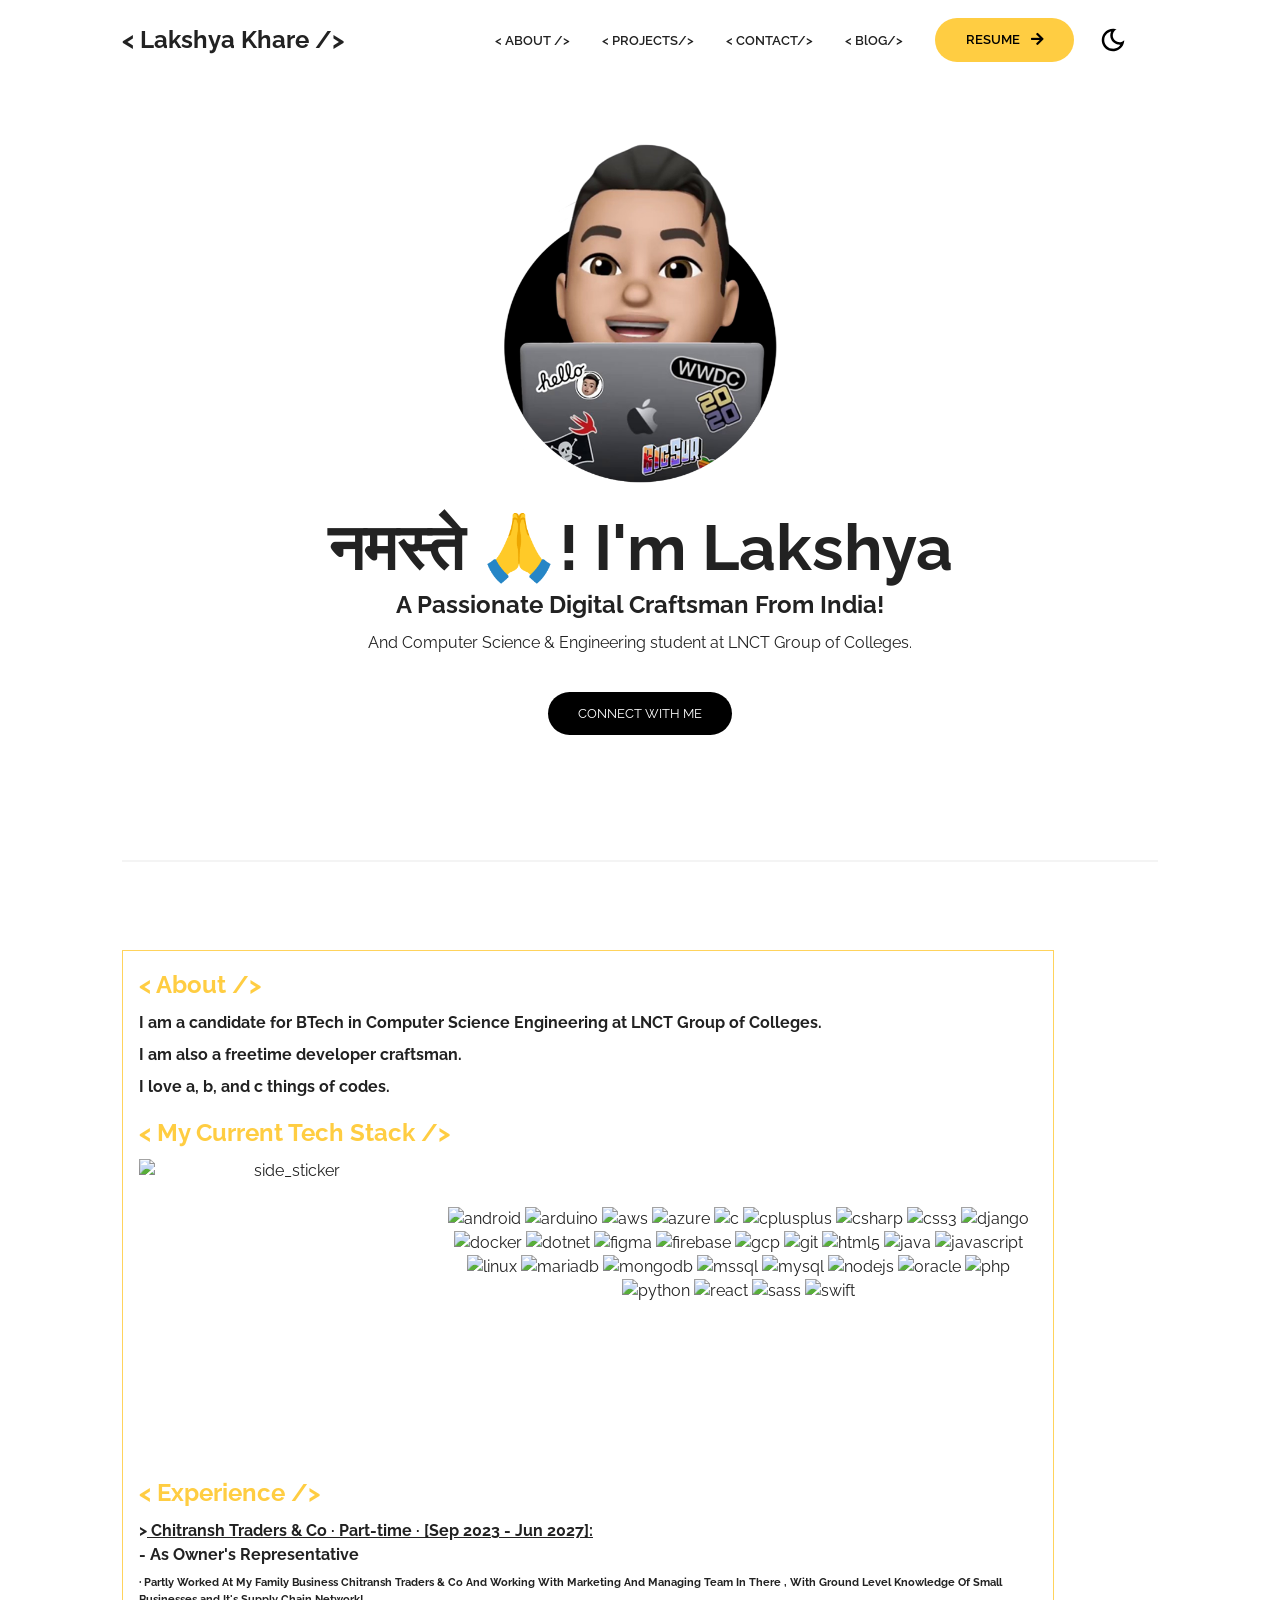
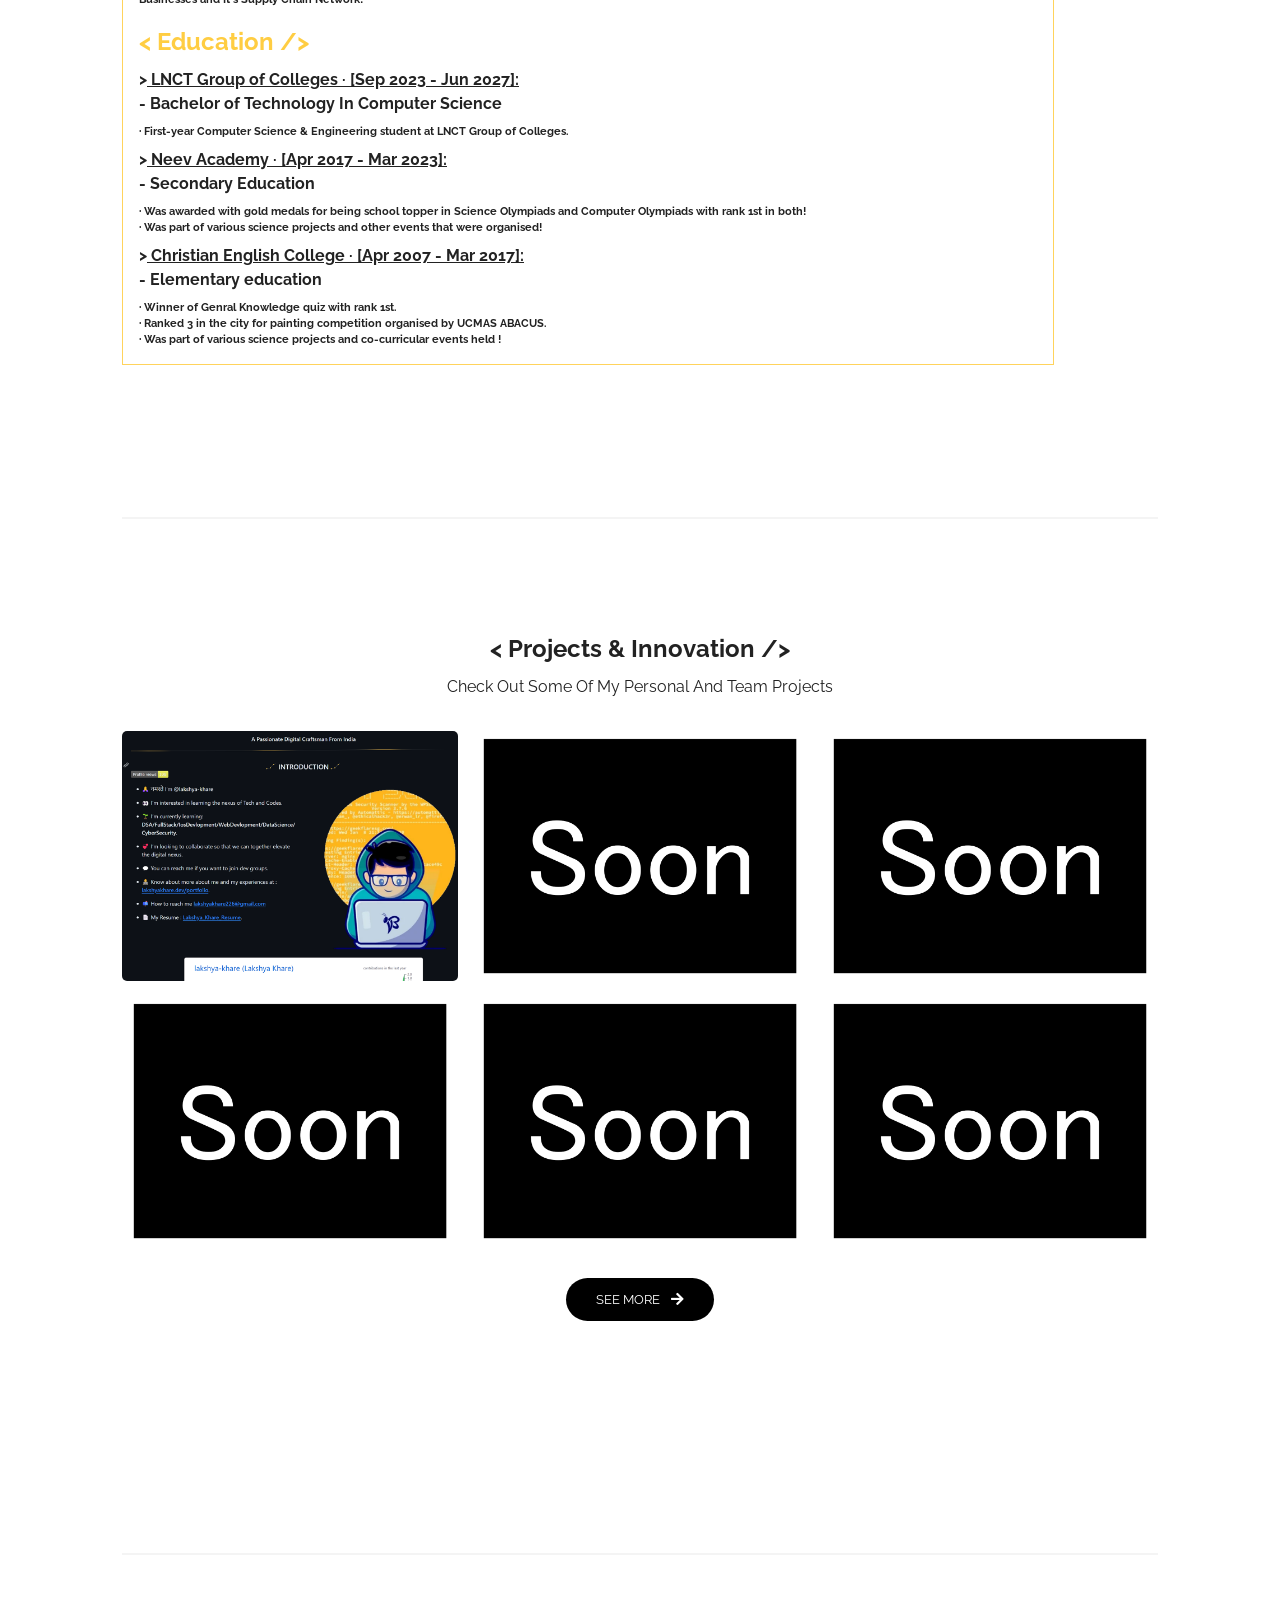
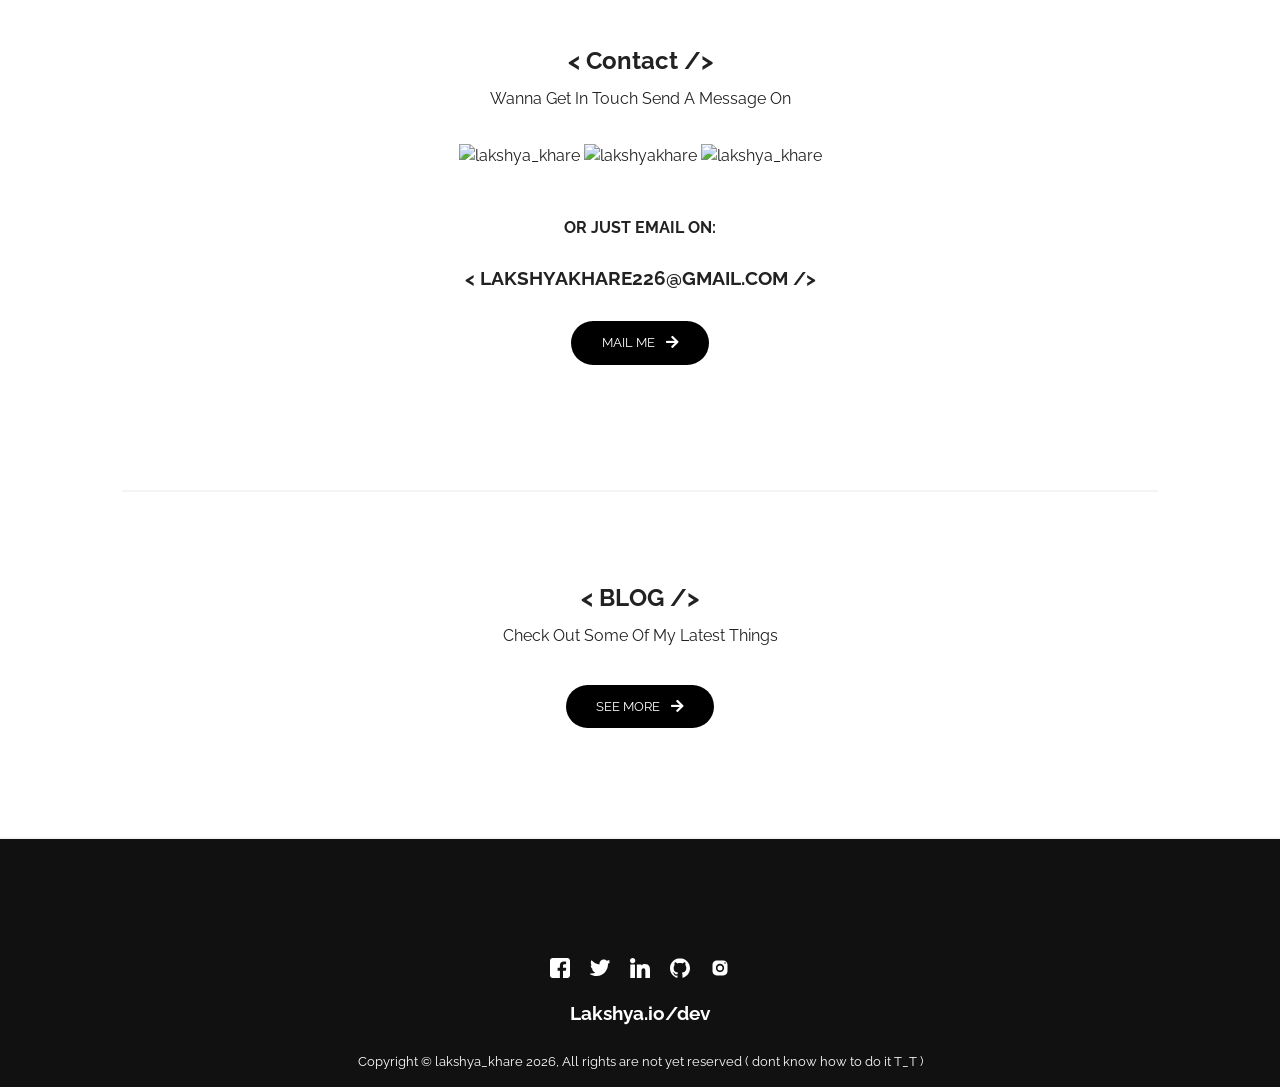
==== index.html @ a2335584 "Projects Update index.html" ====
<!DOCTYPE html>
<html lang="en">

  <head>
    <meta charset="UTF-8" />
    <meta http-equiv="X-UA-Compatible" content="IE=edge" />
    <meta name="viewport" content="width=device-width, initial-scale=1.0" />

    <!--GOOGLE'S SEO TAG-->
    <meta name="google-site-verification" content="Xt_R1kIEN7TCaV0I1qk3eELz6HB2WXxAE1pU6d1gw8A" />
    
    <!-- Primary Meta Tags -->
    <title>Lakshya.io</title>

    <!-- Link -->
    <link
      rel="apple-touch-icon"
      sizes="180x180"
      href="assets/favicon/apple-touch-icon.png"
    />
    <link
      rel="icon"
      type="image/png"
      sizes="16x16"
      href="/assets/favicon/favicon-16x16.png"
    />
    <link
      rel="icon"
      type="image/png"
      sizes="32x32"
      href="assets/favicon/favicon-32x32.png"
    />
    <link
      rel="icon"
      type="image/png"
      sizes="192x192"
      href="assets/favicon/android-chrome-192x192.png"
    />
    <link
      rel="icon"
      type="image/png"
      sizes="512x512"
      href="assets/favicon/android-chrome-512x512.png"
    />
    <link rel="icon" type="image/x-icon" href="assets/favicon/favicon.png" />
    <link rel="manifest" href="assets/favicon/site.webmanifest" />
    <link
      rel="stylesheet"
      href="https://use.fontawesome.com/releases/v5.15.4/css/all.css"
      integrity="sha384-DyZ88mC6Up2uqS4h/KRgHuoeGwBcD4Ng9SiP4dIRy0EXTlnuz47vAwmeGwVChigm"
      crossorigin="anonymous"
    />
    <link rel="stylesheet" href="css/style.css"/>
    <link rel="stylesheet" href="css/utilities.css"/>

  </head>

  <body>



    <div class="overlay" id="overlay">
      <div class="popup">
        <h3>THIS WEBSITE IS CURRENTLY OPTIMIZED FOR LAPTOP AND PC BETTER THEN PHONE
         <BR> TO GET THE BETTER EXPERIENCE OPEN IN LAPTOP OR PC !
        <span class="close-btn" onclick="closePopup()">&#x2715;</span></h3>
      </div>
    </div>
    
    <script>
      // Function to display the popup
      function displayPopup() {
        document.getElementById('overlay').style.display = 'block';
      }
    
      // Function to close the popup
      function closePopup() {
        document.getElementById('overlay').style.display = 'none';
      }
    
      // Check if the device is a mobile device
      function isMobileDevice() {
        return (typeof window.orientation !== "undefined") || (navigator.userAgent.indexOf('IEMobile') !== -1);
      }
    
      // Show the popup only on mobile devices
      window.onload = function() {
        if (isMobileDevice()) {
          displayPopup();
        }
      };
    </script>




   <!--Header--> 
    <header id="hero">

      <!-- Navbar -->
      <nav class="navbar">
        <div class="container">

          <!-- Logo -->
          <h1 id="logo">
            <a href="#top">
              < Lakshya Khare /></a>
          </h1>

          <!-- Navbar links -->
          <ul class="nav-menu">
            <li><a class="nav-link" href="#about">< ABOUT /></a></li>
            <li><a class="nav-link" href="#projects">< PROJECTS/></a></li>
            <li><a class="nav-link" href="#contact">< CONTACT/></a></li>
            <li><a class="nav-link" href="#blog">< BlOG/></a></li>
            <li>
              <a
                class="nav-link btn btn-primary"
                href="https://drive.google.com/file/d/1lWnmgLEvpO23mp2FW6G-y_XJdWMiCU-n/view?usp=sharing">RESUME <i class="fas fa-arrow-right"></i
              ></a>
            </li>

            <!-- Toggle switch -->
            <div class="theme-switch">
              <input type="checkbox" id="switch" />
              <label class="toggle-icons" for="switch">
                <img class="moon" src="assets/moon.svg" />
                <img class="sun" src="assets/sun.svg" />
              </label>
            </div>

            <!-- Hamburger menu -->
          </ul>
            <div class="hamburger">
            <span class="bar"></span>
            <span class="bar"></span>
            <span class="bar"></span>
          </div>
        </div>
      </nav>

      <!--1st page with logo-->
      <section class="header-container">
        <img
          class="profile-image"
          src="assets/profile.png"
          alt=""
        />
        <div class="content-text">
          <h1>नमस्ते 🙏! I'm Lakshya</h1>
          <h2>A Passionate Digital Craftsman From India!</h2>

          <p>
            And Computer Science & Engineering student at LNCT Group of Colleges.
          </p>
        </div>
        <a href="#contact" class="btn btn-secondary">Connect With Me</a>
      </section>
    </header>

    <!--About-->
    <div id="about" class="project-container container">
      <div class="division"></div>
    <div class="about-container">
      <div class="about-card">
        <section class="about-content">
          <h2>< About /></h2>
          
          <!-- About template -->
          <h4>I am a candidate for BTech in Computer Science Engineering at LNCT Group of Colleges.</h4>
          <h4>I am also a freetime developer craftsman.</h4>
          <h4>I love a, b, and c things of codes.</h4>
        </section>

        <section class="about-content tech-stack-section">
            <h2>< My Current Tech Stack /></h2>

          <div align="center">
            <img align="left" width=300 height=300 alt="side_sticker"
            src="https://i.giphy.com/5eLDrEaRGHegx2FeF2.webp" /> 
            
            <br><br>

           <p align="">
              <a href="https://developer.android.com" target="_blank" rel="noreferrer"> <img src="https://raw.githubusercontent.com/devicons/devicon/master/icons/android/android-original-wordmark.svg" alt="android" width="55" height="50"/></a> 
              <a href="https://www.arduino.cc/" target="_blank" rel="noreferrer"> <img src="https://cdn.worldvectorlogo.com/logos/arduino-1.svg" alt="arduino" width="55" height="50"/></a> 
              <a href="https://aws.amazon.com" target="_blank" rel="noreferrer"> <img src="https://raw.githubusercontent.com/devicons/devicon/master/icons/amazonwebservices/amazonwebservices-original-wordmark.svg" alt="aws" width="55" height="50"/></a> 
              <a href="https://azure.microsoft.com/en-in/" target="_blank" rel="noreferrer"> <img src="https://www.vectorlogo.zone/logos/microsoft_azure/microsoft_azure-icon.svg" alt="azure" width="55" height="50"/></a> 
              <a href="https://www.cprogramming.com/" target="_blank" rel="noreferrer"> <img src="https://raw.githubusercontent.com/devicons/devicon/master/icons/c/c-original.svg" alt="c" width="55" height="50"/></a> 
              <a href="https://www.w3schools.com/cpp/" target="_blank" rel="noreferrer"> <img src="https://raw.githubusercontent.com/devicons/devicon/master/icons/cplusplus/cplusplus-original.svg" alt="cplusplus" width="55" height="50"/></a> 
              <a href="https://www.w3schools.com/cs/" target="_blank" rel="noreferrer"> <img src="https://raw.githubusercontent.com/devicons/devicon/master/icons/csharp/csharp-original.svg" alt="csharp" width="55" height="50"/></a> 
              <a href="https://www.w3schools.com/css/" target="_blank" rel="noreferrer"> <img src="https://raw.githubusercontent.com/devicons/devicon/master/icons/css3/css3-original-wordmark.svg" alt="css3" width="55" height="50"/></a>
              <a href="https://www.djangoproject.com/" target="_blank" rel="noreferrer"> <img src="https://cdn.worldvectorlogo.com/logos/django.svg" alt="django" width="55" height="50"/></a>
              <a href="https://www.docker.com/" target="_blank" rel="noreferrer"> <img src="https://raw.githubusercontent.com/devicons/devicon/master/icons/docker/docker-original-wordmark.svg" alt="docker" width="55" height="50"/></a> 
              <a href="https://dotnet.microsoft.com/" target="_blank" rel="noreferrer"> <img src="https://raw.githubusercontent.com/devicons/devicon/master/icons/dot-net/dot-net-original-wordmark.svg" alt="dotnet" width="55" height="50"/></a> 
              <a href="https://www.figma.com/" target="_blank" rel="noreferrer"> <img src="https://www.vectorlogo.zone/logos/figma/figma-icon.svg" alt="figma" width="55" height="50"/></a> 
              <a href="https://firebase.google.com/" target="_blank" rel="noreferrer"> <img src="https://www.vectorlogo.zone/logos/firebase/firebase-icon.svg" alt="firebase" width="55" height="50"/></a> 
              <a href="https://cloud.google.com" target="_blank" rel="noreferrer"> <img src="https://www.vectorlogo.zone/logos/google_cloud/google_cloud-icon.svg" alt="gcp" width="55" height="50"/></a> 
              <a href="https://git-scm.com/" target="_blank" rel="noreferrer"> <img src="https://www.vectorlogo.zone/logos/git-scm/git-scm-icon.svg" alt="git" width="55" height="50"/></a> 
              <a href="https://www.w3.org/html/" target="_blank" rel="noreferrer"> <img src="https://raw.githubusercontent.com/devicons/devicon/master/icons/html5/html5-original-wordmark.svg" alt="html5" width="55" height="50"/></a> 
              <a href="https://www.java.com" target="_blank" rel="noreferrer"> <img src="https://raw.githubusercontent.com/devicons/devicon/master/icons/java/java-original.svg" alt="java" width="55" height="50"/></a> 
              <a href="https://developer.mozilla.org/en-US/docs/Web/JavaScript" target="_blank" rel="noreferrer"> <img src="https://raw.githubusercontent.com/devicons/devicon/master/icons/javascript/javascript-original.svg" alt="javascript" width="55" height="50"/></a>
              <a href="https://www.linux.org/" target="_blank" rel="noreferrer"> <img src="https://raw.githubusercontent.com/devicons/devicon/master/icons/linux/linux-original.svg" alt="linux" width="55" height="50"/></a> 
              <a href="https://mariadb.org/" target="_blank" rel="noreferrer"> <img src="https://www.vectorlogo.zone/logos/mariadb/mariadb-icon.svg" alt="mariadb" width="55" height="50"/></a> 
              <a href="https://www.mongodb.com/" target="_blank" rel="noreferrer"> <img src="https://raw.githubusercontent.com/devicons/devicon/master/icons/mongodb/mongodb-original-wordmark.svg" alt="mongodb" width="55" height="50"/></a> 
              <a href="https://www.microsoft.com/en-us/sql-server" target="_blank" rel="noreferrer"> <img src="https://www.svgrepo.com/show/303229/microsoft-sql-server-logo.svg" alt="mssql" width="55" height="50"/></a> 
              <a href="https://www.mysql.com/" target="_blank" rel="noreferrer"> <img src="https://raw.githubusercontent.com/devicons/devicon/master/icons/mysql/mysql-original-wordmark.svg" alt="mysql" width="55" height="50"/></a> 
              <a href="https://nodejs.org" target="_blank" rel="noreferrer"> <img src="https://raw.githubusercontent.com/devicons/devicon/master/icons/nodejs/nodejs-original-wordmark.svg" alt="nodejs" width="55" height="50"/></a> 
              <a href="https://www.oracle.com/" target="_blank" rel="noreferrer"> <img src="https://raw.githubusercontent.com/devicons/devicon/master/icons/oracle/oracle-original.svg" alt="oracle" width="55" height="50"/></a> 
              <a href="https://www.php.net" target="_blank" rel="noreferrer"> <img src="https://raw.githubusercontent.com/devicons/devicon/master/icons/php/php-original.svg" alt="php" width="55" height="50"/></a> 
              <a href="https://www.python.org" target="_blank" rel="noreferrer"> <img src="https://raw.githubusercontent.com/devicons/devicon/master/icons/python/python-original.svg" alt="python" width="55" height="50"/></a> 
              <a href="https://reactjs.org/" target="_blank" rel="noreferrer"> <img src="https://raw.githubusercontent.com/devicons/devicon/master/icons/react/react-original-wordmark.svg" alt="react" width="55" height="50"/></a> 
              <a href="https://sass-lang.com" target="_blank" rel="noreferrer"> <img src="https://raw.githubusercontent.com/devicons/devicon/master/icons/sass/sass-original.svg" alt="sass" width="55" height="50"/></a>
              <a href="https://developer.apple.com/swift/" target="_blank" rel="noreferrer"> <img src="https://raw.githubusercontent.com/devicons/devicon/master/icons/swift/swift-original.svg" alt="swift" width="55" height="50"/></a>
            </p>  
          </div>

        </section>

        
        <section class="about-content">
          <h2>< Experience /></h2>
  
          <h4>><u> Chitransh Traders & Co · Part-time · [Sep 2023 - Jun 2027]:</u><br> - As Owner's Representative</h4>
          <h6>&#183;  Partly Worked At My Family Business Chitransh Traders & Co And Working With Marketing And Managing Team In There ,
             With Ground Level Knowledge Of Small Businesses and It's Supply Chain Network!</h6>
  
          </section>


        <section class="about-content">
        
          <h2>< Education /></h2>

          <h4>><u> LNCT Group of Colleges · [Sep 2023 - Jun 2027]:</u><br> - Bachelor of Technology In Computer Science</h4>
          <h6>&#183; First-year Computer Science & Engineering student at LNCT Group of Colleges.</h6>

          <h4>><u> Neev Academy · [Apr 2017 - Mar 2023]: </u><br> - Secondary Education</h4>
          <h6>&#183; Was awarded with gold medals for being school topper in Science Olympiads and Computer Olympiads with rank 1st in both!<br>
          &#183; Was part of various science projects and other events that were organised!</h6>

          <h4>><u> Christian English College · [Apr 2007 - Mar 2017]:</u><br> - Elementary education</h4>
          <h6>&#183; Winner of Genral Knowledge quiz with rank 1st.<br>
          &#183; Ranked 3 in the city for painting competition organised by UCMAS ABACUS.<br>
          &#183; Was part of various science projects and co-curricular events held !</h6>

        </section>



      </div>
    </div>
    </div>

    <!-- #Projects -->
    <section id="projects" class="project-container container">
      <div class="division"></div>
      <div class="content-text">
        <h2>< Projects & Innovation /></h2>
        <p>Check Out Some Of My Personal And Team Projects</p>
      </div>

      <article class="project">
        <!-- Project 1 -->
        <div href="" class="card">
          <div class="project-info">
            <div class="project-bio">
              <h3>GITHUB README FILE</h3>
              <p>Description</p>
            </div>

            <div class="project-link">
              <a href="https://github.com/lakshya-khare/lakshya-khare" target="_blank"><i class="fab fa-github"></i></a>
              <a href="https://github.com/lakshya-khare/lakshya-khare" target="_blank"><i class="fas fa-globe"></i></a>
            </div>
          </div>
        </div>

        <!-- Project 2 -->
        <div href="https://github.com/lakshya-khare/Portfolio" class="card">
          <div class="project-info">
            <div class="project-bio">
              <h3>PORTFOLIO WEBSITE</h3>
              <p>PORTFOLIO WEBSITE HOSTED VIA GITHUB PAGES</p>
            </div>

            <div class="project-link">
              <a href="#" target="_blank"><i class="fab fa-github"></i></a>
              <a href="#" target="_blank"><i class="fas fa-globe"></i></a>
            </div>
          </div>
        </div>

        <!-- Porject 3 -->
        <div href="https://github.com/lakshya-khare/CoolEarth" class="card">
          <div class="project-info">
            <div class="project-bio">
              <h3>COOLEARTH</h3>
              <p>SOLUTION FOR IDS 4-Greenovation Challenge</p>
            </div>

            <div class="project-link">
              <a href="#" target="_blank"><i class="fab fa-github"></i></a>
              <a href="#" target="_blank"><i class="fas fa-globe"></i></a>
            </div>
          </div>
        </div>

        <!-- Project 4 -->
        <div href="" class="card">
          <div class="project-info">
            <div class="project-bio">
              <h3>Project Four</h3>
              <p>Description</p>
            </div>

            <div class="project-link">
              <a href="#" target="_blank"><i class="fab fa-github"></i></a>
              <a href="#" target="_blank"><i class="fas fa-globe"></i></a>
            </div>
          </div>
        </div>

        <!-- Project 5 -->
        <div href="" class="card">
          <div class="project-info">
            <div class="project-bio">
              <h3>Project Five</h3>
              <p>Description</p>
            </div>

            <div class="project-link">
              <a href="#" target="_blank"><i class="fab fa-github"></i></a>
              <a href="#" target="_blank"><i class="fas fa-globe"></i></a>
            </div>
          </div>
        </div>

        <!-- Project 6 -->
        <div href="" class="card">
          <div class="project-info">
            <div class="project-bio">
              <h3>Project Six</h3>
              <p>Description</p>
            </div>

            <div class="project-link">
              <a href="#" target="_blank"><i class="fab fa-github"></i></a>
              <a href="#" target="_blank"><i class="fas fa-globe"></i></a>
            </div>
          </div>
        </div>
      </article>


      <!-- SEE MORE PROJECTS -->
      <a href="https://github.com/lakshya-khare?tab=repositories" class="btn btn-secondary" target="_blank"> See More <i class="fas fa-arrow-right"></i></a>

    </section>

    <!-- #contact-->
    <section id="contact" class="project-container container">
      <div class="division"></div>
      <div class="content-text">
        <h2>< Contact /></h2>
        <p>Wanna Get In Touch Send A Message On</p>
      </div>
      <p align="center">
        <a href="https://twitter.com/lakshya_khare" target="blank"><img align="center" src="https://raw.githubusercontent.com/rahuldkjain/github-profile-readme-generator/master/src/images/icons/Social/twitter.svg" alt="lakshya_khare" height="30" width="40" /></a>
        <a href="https://linkedin.com/in/lakshyakhare" target="blank"><img align="center" src="https://raw.githubusercontent.com/rahuldkjain/github-profile-readme-generator/master/src/images/icons/Social/linked-in-alt.svg" alt="lakshyakhare" height="30" width="40" /></a>
        <a href="https://instagram.com/lakshya_khare" target="blank"><img align="center" src="https://raw.githubusercontent.com/rahuldkjain/github-profile-readme-generator/master/src/images/icons/Social/instagram.svg" alt="lakshya_khare" height="30" width="40" /></a>
        </p>
        <br>
        <br>
        <h4 align="center">OR JUST EMAIL ON:</h4>
      <div align="center">
        <br>
        <h3>< LAKSHYAKHARE226@GMAIL.COM /></h3>
        <br>
        <a href="mailto:lakshyakhare226@gmail.com" class="btn btn-tertiary" target="_blank"> Mail Me <i class="fas fa-arrow-right"></i></a>
        </div>
    
    </section>

    <!--#blog-->
    <section id="blog" class="project-container container">
          <div class="division"></div>
          <div class="content-text">
            <h2>< BLOG  /></h2>
            <p>Check Out Some Of My Latest Things</p>
          </div>


          
          <p align="center">
          <script src="https://static.elfsight.com/platform/platform.js" data-use-service-core defer></script>
          <div class="elfsight-app-f9955171-fad7-4114-a8f6-2506a2d5a7ee" data-elfsight-app-lazy></div>
          
          
          
          </p>
          <div align="center">
          <a href="https://www.linkedin.com/in/lakshyakhare/recent-activity/all/" class="btn btn-tertiary" target="_blank"> See More <i class="fas fa-arrow-right"></i></a>
          </div>
    
    
    </section>

    <!-- Footer-->
    <footer id="footer">
      <div class="division"></div>
      <div class="container">

        <!-- Social links -->
        <div class="social">
          <a href="https://m.facebook.com/profile.php?id=100009572686572" target="_blank"><img src="./assets/facebook-icon.svg" alt="Facebook"/></a>
          <a href="https://twitter.com/lakshya_khare" target="_blank"><img src="./assets/twitter-icon.svg" alt="Twitter" /></a>
          <a href="https://www.linkedin.com/in/lakshyakhare" target="_blank"><img src="./assets/linkedin-icon.svg" alt="Linkedin"/></a>
          <a href="https://github.com/lakshya-khare" target="_blank"><img src="./assets/github-icon.svg" alt="GitHub" /></a>
          <a href="https://www.instagram.com/lakshya_khare" target="_blank"><img src="./assets/hashnode-icon.svg" alt="Instagram"/></a>
        </div>



        <!-- Attribution -->
        <div class="attribution">
          <a
            href="https://github.com/lakshya-khare"
            target="_blank"
            rel="noopener noreferrer">
            <h2>Lakshya.io/dev</h2>
          </a>
        </div>
        <br>
        <p>Copyright &copy; lakshya_khare <span id="datee"></span>, All rights are not yet reserved ( dont know how to do it T_T )</p>

      </div>
    </footer>

    <script src="js/script.js"></script>
  </body>
</html>
---- css/style.css ----
/* This is the required project styling. Will contain essential CSS styles like:
   * Flex property
   * Grid layout
   * Cards and sections
*/

@import url(https://fonts.googleapis.com/css?family=Raleway:100,200,300,regular,500,600,700,800,900,100italic,200italic,300italic,italic,500italic,600italic,700italic,800italic,900italic);

/* variables */
:root {
  /* Colors */
  --primary-color: #ffcd42;
  --secondary-color: #ffd35c;
  --bg-primary: #ffffff;
  --text-color: #222222;
  --text-color-two: #ffffff;
  --bg-secondary: #000000;
  --card-background: #f4f4f4;
  --bg-secondary-two: #111111;

  --shadow: 0 10px 40px rgba(0, 0, 0, 0.2);

  /* Font Weight */
  --weight-small: 400;
  --weight-semibold: 600;
  --weight-bold: 800;

  /* Max width */
  --width-small: 600px;
  --width-medium: 1100px;
  --width-large: 1300px;
}

[data-theme="dark"] {
  --primary-color: #ffcd42;
  --secondary-color: #ffd35c;
  --bg-primary: #000000;
  --text-color: #ffffff;
  --text-color-two: #222222;
  --bg-secondary: #ffffff;
  --card-background: #111111;
  --bg-secondary-two: #f4f4f4;
  --shadow: 0 2px 10px rgba(95, 95, 95, 0.2);
}

html {
  font-size: 100%;
  scroll-behavior: smooth;
}

/* Reset default styling */
* {
  margin: 0;
  padding: 0;
  box-sizing: border-box;
}

ul {
  list-style: none;
}

a {
  text-decoration: none;
  color: var(--text-color);
}

/* Main styling */
body {
  background: var(--bg-primary);
  color: var(--text-color);
  font-family: "Raleway", sans-serif;
  line-height: 1.5;
}

/* Navbar */
.navbar {
  position: fixed;
  top: 0;
  left: 0;
  right: 0;
  z-index: 20;
  background: var(--bg-primary);
}

.navbar .container {
  display: flex;
  align-items: center;
  justify-content: space-between;
  z-index: 20;
  height: 80px;
  width: 100%;
}

.navbar .nav-menu {
  display: flex;
  align-items: center;
  background: var(--bg-primary);
}

.navbar .nav-link {
  margin: 0 1rem;
  font-size: 0.8rem;
  font-weight: var(--weight-semibold);
}

.navbar #logo img {
  display: block;
  width: 60px;
}

.navbar .btn {
  margin-right: 1.5rem;
}

.fas.fa-arrow-right {
  margin-left: 0.5rem;
  font-size: 0.9rem;
}

/* hamburger */
.hamburger {
  margin-bottom: 0.1rem;
  display: none;
}

.bar {
  display: block;
  width: 23px;
  height: 3px;
  margin: 4px auto;
  transition: all 0.3s ease-in-out;
  border-radius: 30px;
  background-color: var(--bg-secondary);
}

/* Hero section */
#hero {
  display: flex;
  flex-direction: column;
  height: 100%;
}

.profile-image {
  width: 350px;
  border-radius: 50%;
  animation: bounce 1s infinite alternate;
}

@keyframes bounce {
  from {
    transform: translateY(0px);
  }

  to {
    transform: translateY(-10px);
  }
}

.division {
  width: 100%;
  height: 2px;
  background-color: var(--card-background);
  margin: 5.5rem 0;
}
/* Projects */
#projects {
  display: flex;
  flex-direction: column;
  margin: 2rem auto 5rem;
}

#projects .btn {
  align-self: center;
  margin: 2rem 0;
}

.project {
  display: grid;
  grid-template-columns: repeat(3, 1fr);
  grid-auto-rows: minmax(250px, auto);
  grid-gap: 0.9rem;
}

.card .project-bio p {
  font-size: 0.83rem;
}

.card .project-bio h3 {
  font-size: 0.9rem;
}

.project-info {
  display: flex;
  justify-content: space-between;
  opacity: 0;
  position: relative;
  transition: 0.5s ease-in-out;
}

.project-bio {
  display: flex;
  flex-direction: column;
  justify-content: flex-end;
  position: relative;
  top: 160px;
  left: 10px;
}

/* Footer */
#footer {
  background: #111111;
}

#footer .container {
  display: flex;
  flex-direction: column;
  align-items: center;
  justify-content: center;
  color: #ffffff;
  min-height: 160px;
  text-align: center;
}

#footer a {
  font-size: 0.8rem;
  color: #fff;
}

#footer a:hover {
  opacity: 0.6;
}

#footer .social {
  margin: 0.9rem 0;
}

#footer .social img {
  width: 20px;
  height: 20px;
}

#footer .social a {
  margin: 0 0.5rem;
}

#footer p {
  font-size: 0.8rem;
}

/* Responsiveness */

@media (max-width: 1000px) {
  .project {
    display: grid;
    grid-template-columns: repeat(2, 1fr);
  }
}

@media (max-width: 768px) {
}

@media (max-width: 670px) {
  .navbar .nav-menu {
    position: fixed;
    right: -100vw;
    top: 4.5rem;
    flex-direction: column;
    width: calc(80% - 10px);
    transition: 0.3s;
    box-shadow: var(--shadow);
    padding: 2rem;
    border-radius: 5px;
    align-items: flex-start;
  }

  .navbar .btn {
    margin: 0;
    margin-top: 1rem;
  }

  .nav-menu.active {
    right: 20px;
  }

  .nav-menu .nav-link {
    font-size: 0.9rem;
    margin: 0 0.2rem;
  }

  .nav-menu li {
    margin-bottom: 0.5rem;
    width: 100%;
  }

  .nav-menu .btn {
    width: 100%;
    text-align: center;
    margin-top: 0.5rem;
  }

  .hamburger {
    display: block;
    cursor: pointer;
    padding: 0.2rem 0.4rem;
  }

  .hamburger.active {
    border: 1px dotted gray;
  }

  .hamburger.active .bar:nth-child(2) {
    opacity: 0;
  }

  .hamburger.active .bar:nth-child(1) {
    transform: translateY(6px) rotate(45deg);
  }

  .hamburger.active .bar:nth-child(3) {
    transform: translateY(-8px) rotate(-45deg);
  }
}

@media (max-width: 600px) {
  .project {
    display: grid;
    grid-template-columns: 1fr;
  }

  .header-container .btn {
    border-radius: 5px;
    width: 80%;
  }
}


/* ABOUT */

.about-container {
  display: flex;
  align-items: center;
  justify-content: center;

  width: 90%;
  z-index: 999;
}

.about-card,
.portfolio-card,
.contact-card {
  display: flex;
  flex-direction: column;
  gap: 16px;

  border: 1px solid var(--secondary-color);
  background-color: var(--neutral-2);

  width: 100%;
  padding: 1rem;

  box-shadow: 4px 4px 0px var(--accent-1);
}

.about-content,
.portfolio-content {
  width: 100%;
  display: flex;
  flex-direction: column;
  gap: 8px;
}

.about-content > h2,
.about-content > h3 {
  color: var(--primary-color);
}

.about-content > p {
  font-size: 12px;
}












  /* Style for the overlay */
  .overlay {
    display: none;
    position: fixed;
    top: 0;
    left: 0;
    width: 100%;
    height: 100%;
    background-color: rgba(0, 0, 0, 0.7);
    z-index: 999;
  }

  /* Style for the popup */
  .popup {
    position: absolute;
    top: 50%;
    left: 50%;
    transform: translate(-50%, -50%);
    background-color: #fff;
    padding: 20px;
    border-radius: 10px;
    box-shadow: 0 0 10px rgba(0, 0, 0, 0.3);
  }

  /* Style for the close button */
  .close-btn {
    position: absolute;
    top: 10px;
    right: 10px;
    cursor: pointer;
  }
---- css/utilities.css ----
/* ?This is where reusable styling of this template will be. 
   !Will contain things like:
   * Button styling
   * Background color styling
   * padding and margin
*/

.container {
  max-width: var(--width-medium);
  margin: 0 auto;
  padding: 1rem 2rem;
}

h1::selection,
h2::selection {
  color: #111;
  background: var(--primary-color);
}

/* Buttons */
.btn {
  display: inline-block;
  padding: 0.75rem 1.9rem;
  border-radius: 30px;
  text-transform: uppercase;
  font-size: 0.82rem;
  transition: 0.3s;
}

.btn-primary {
  background: var(--primary-color);
  color: #000000;
}

.btn-secondary {
  margin: 5px 0;
  background-color: var(--bg-secondary);
  color: var(--bg-primary);
}

.btn-tertiary {
  margin: 5px 0;
  background-color: var(--bg-secondary);
  color: var(--bg-primary);
}

/* add hover to resume button */
.btn-primary:hover {
  background: var(--secondary-color);
}

/* Dark mode toggle */
#switch {
  display: none;
}

.toggle-icons {
  display: flex;
  justify-content: space-between;
  align-items: center;
  cursor: pointer;
}

.toggle-icons > img {
  transition: 0.6s cubic-bezier(0.23, 1, 0.32, 1);
  width: 30px;
}

.moon {
  transform: rotate(10deg);
}

#switch:checked + .toggle-icons .moon {
  transform: rotate(250deg);
}

#switch:checked + .toggle-icons .sun {
  transform: rotate(100deg);
}

/* Header Container */
.header-container {
  display: flex;
  flex-direction: column;
  align-items: center;
  justify-content: center;
  margin-top: 8rem;
  padding: 1rem;
}

.header-container > div {
  margin-top: 1rem;
}

.content-text {
  text-align: center;
  margin: 1.5rem 0;
}


.content-text h1 {
  font-size: 4rem;
  line-height: 1.2;
  transition: 0.2s ease-in-out;
}

.content-text p {
  padding: 0.5rem;
  margin: 0 auto;
  max-width: 700px;
}

/* Project cards */
.card {
  padding: 1rem;
  background: var(--card-background);
  color: #ffffff;
  border-radius: 5px;
  transition: 0.4s ease-in-out;
  cursor: pointer;
}

.card a {
  color: #ffffff;
  transition: 0.25s ease-in-out;
  font-size: 1.1rem;
  margin-right: 0.3rem;
}

.card a:hover {
  color: var(--primary-color);
}

.card:hover {
  box-shadow: inset 0 100px 1000px 10px rgba(0, 0, 0, 0.8);
}

.card:hover .project-info {
  opacity: 1;
}

/* Project Images */

/* project 1 */
.card:nth-child(1) {
  background: url(../assets/project/project-one.png) center center/cover;
}

/* Project 2 */
.card:nth-child(2) {
  background: url(../assets/project/project-two.png) center center/cover;
}

/* Project 3 */
.card:nth-child(3) {
  background: url(../assets/project/project-three.png) center center/cover;
}

/* Project 4 */
.card:nth-child(4) {
  background: url(../assets/project/project-four.png) center center/cover;
}

/* Project 5 */
.card:nth-child(5) {
  background: url(../assets/project/project-five.png) center center/cover;
}

/* Project 6 */
.card:nth-child(6) {
  background: url(../assets/project/project-six.png) center center/cover;
}

/* Media Queries */
@media (max-width: 768px) {
  .header-container {
    margin-top: 7rem;
    text-align: center;
  }

  .content-text h2 {
    font-size: 2.5rem;
  }
}
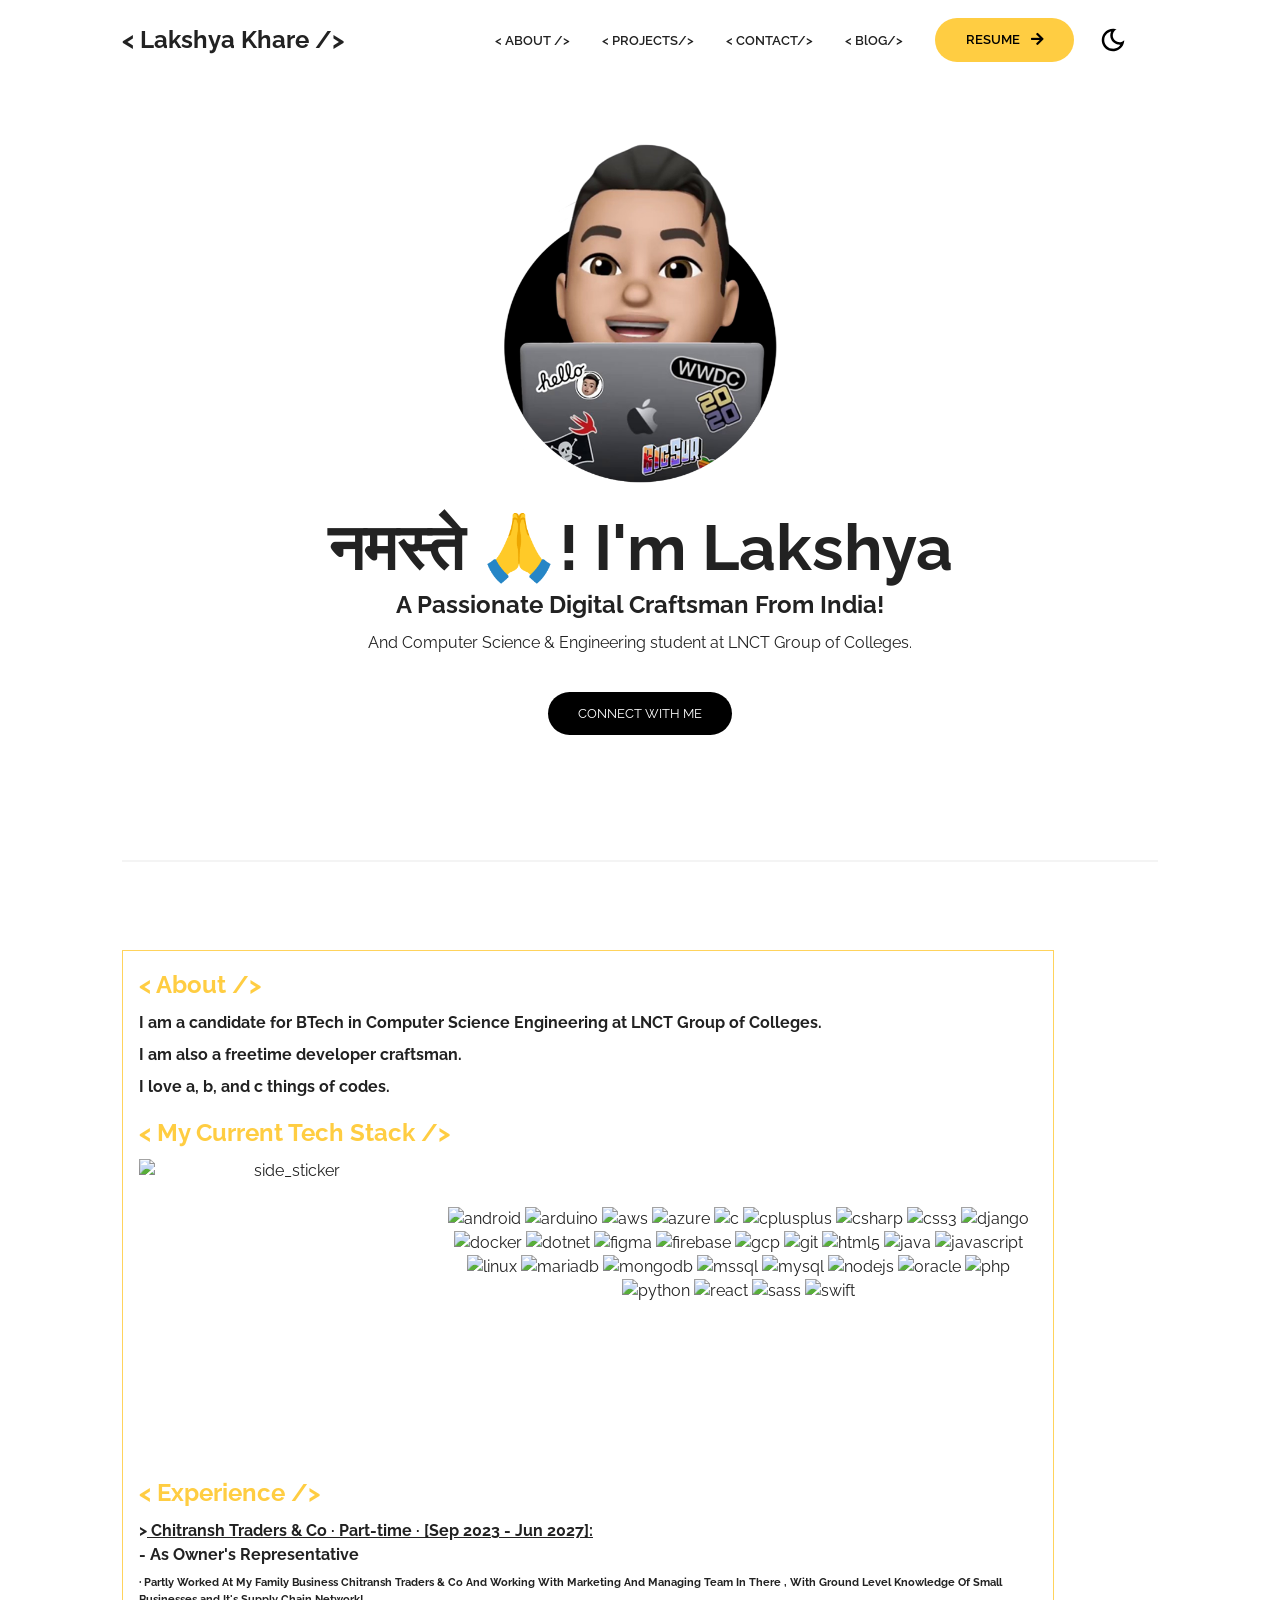
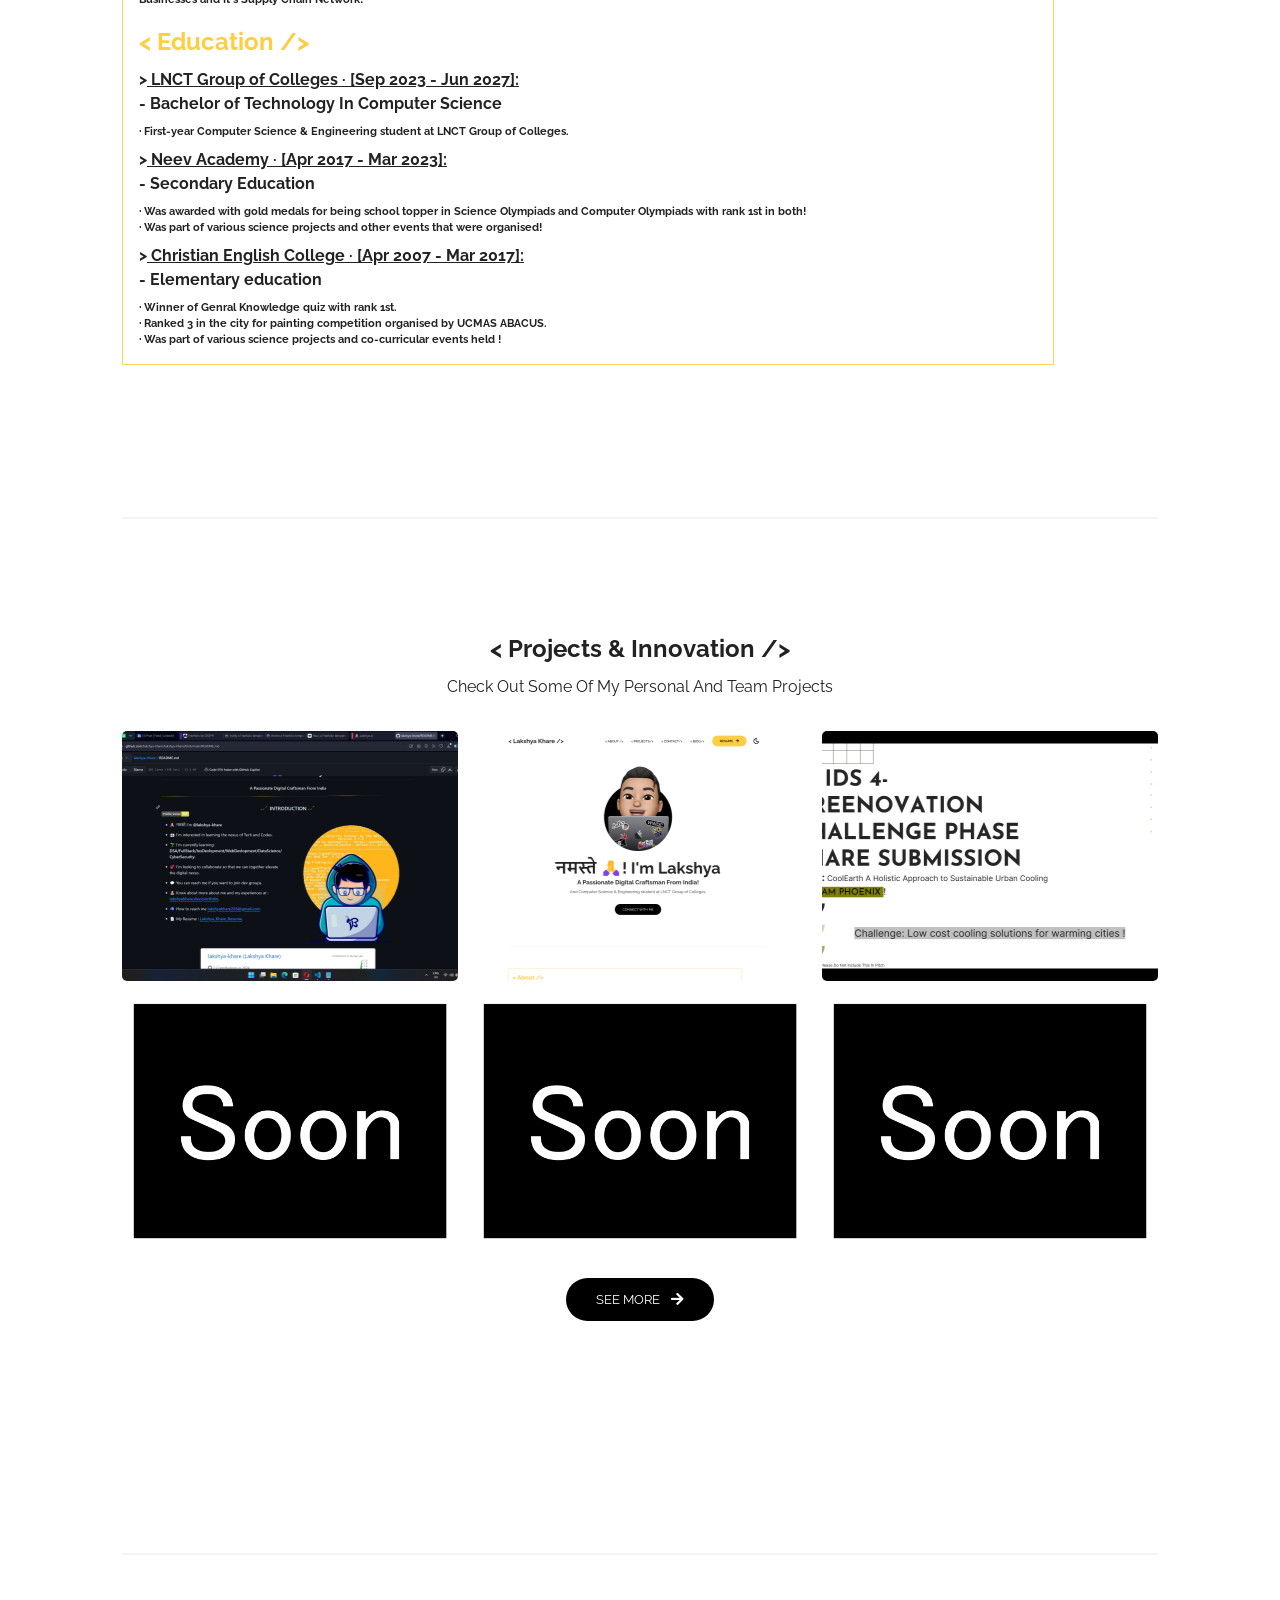
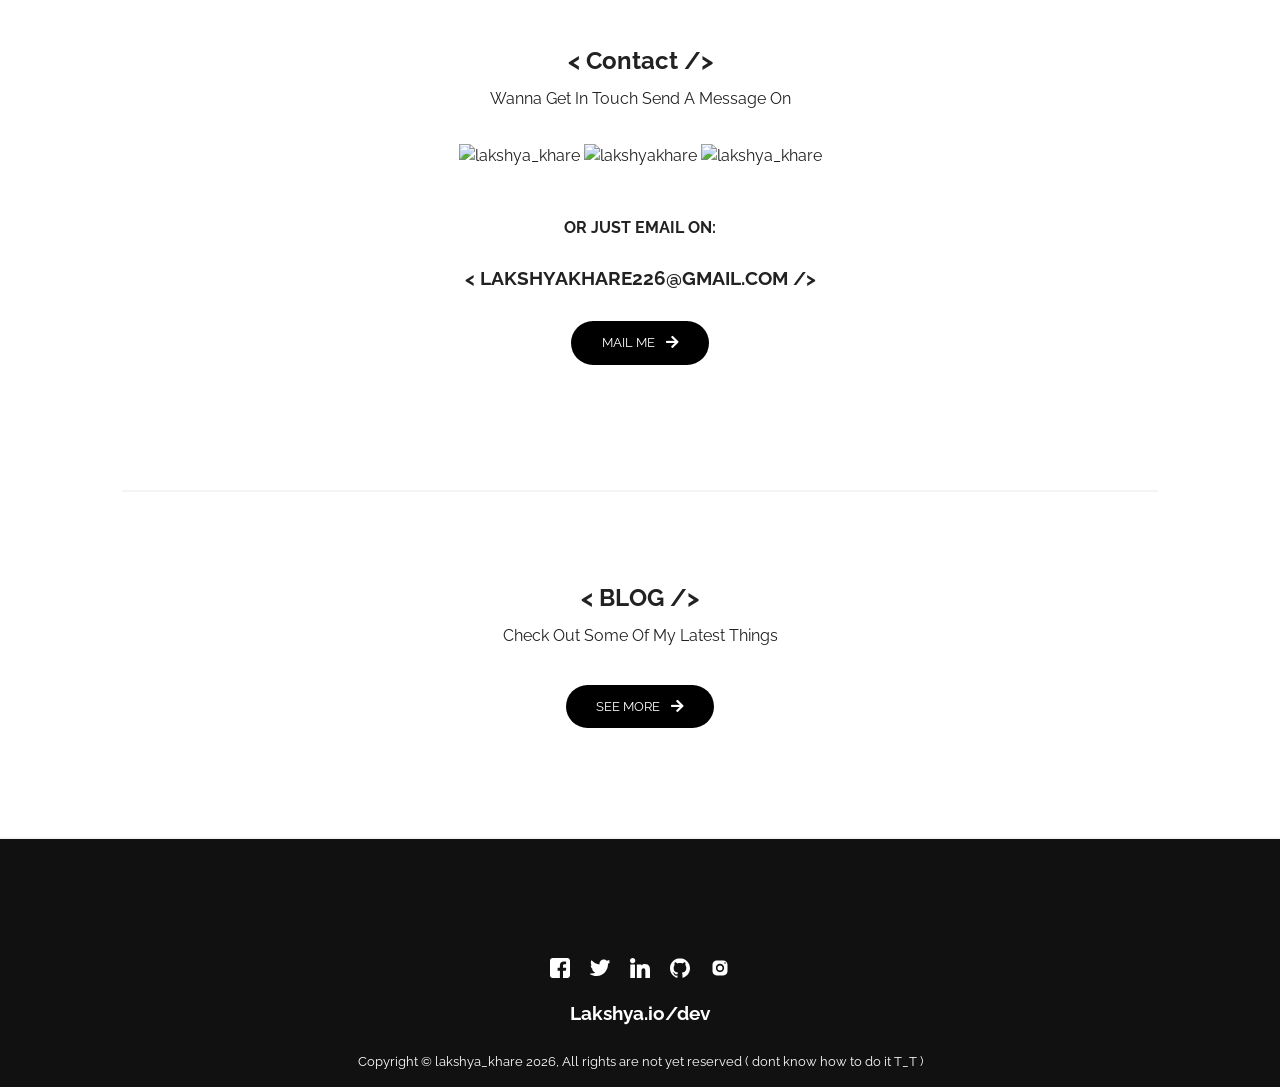
==== commit 970895ea: "Project Update index.html" ====
--- a/index.html
+++ b/index.html
@@ -277,7 +277,7 @@
         </div>
 
         <!-- Project 2 -->
-        <div href="https://github.com/lakshya-khare/Portfolio" class="card">
+        <div href="" class="card">
           <div class="project-info">
             <div class="project-bio">
               <h3>PORTFOLIO WEBSITE</h3>
@@ -285,14 +285,14 @@
             </div>
 
             <div class="project-link">
-              <a href="#" target="_blank"><i class="fab fa-github"></i></a>
-              <a href="#" target="_blank"><i class="fas fa-globe"></i></a>
+              <a href="https://github.com/lakshya-khare/Portfolio" target="_blank"><i class="fab fa-github"></i></a>
+              <a href="https://lakshya-khare.github.io/Portfolio/" target="_blank"><i class="fas fa-globe"></i></a>
             </div>
           </div>
         </div>
 
         <!-- Porject 3 -->
-        <div href="https://github.com/lakshya-khare/CoolEarth" class="card">
+        <div href="" class="card">
           <div class="project-info">
             <div class="project-bio">
               <h3>COOLEARTH</h3>
@@ -300,8 +300,8 @@
             </div>
 
             <div class="project-link">
-              <a href="#" target="_blank"><i class="fab fa-github"></i></a>
-              <a href="#" target="_blank"><i class="fas fa-globe"></i></a>
+              <a href="https://github.com/lakshya-khare/CoolEarth" target="_blank"><i class="fab fa-github"></i></a>
+              <a href="https://github.com/lakshya-khare/CoolEarth" target="_blank"><i class="fas fa-globe"></i></a>
             </div>
           </div>
         </div>
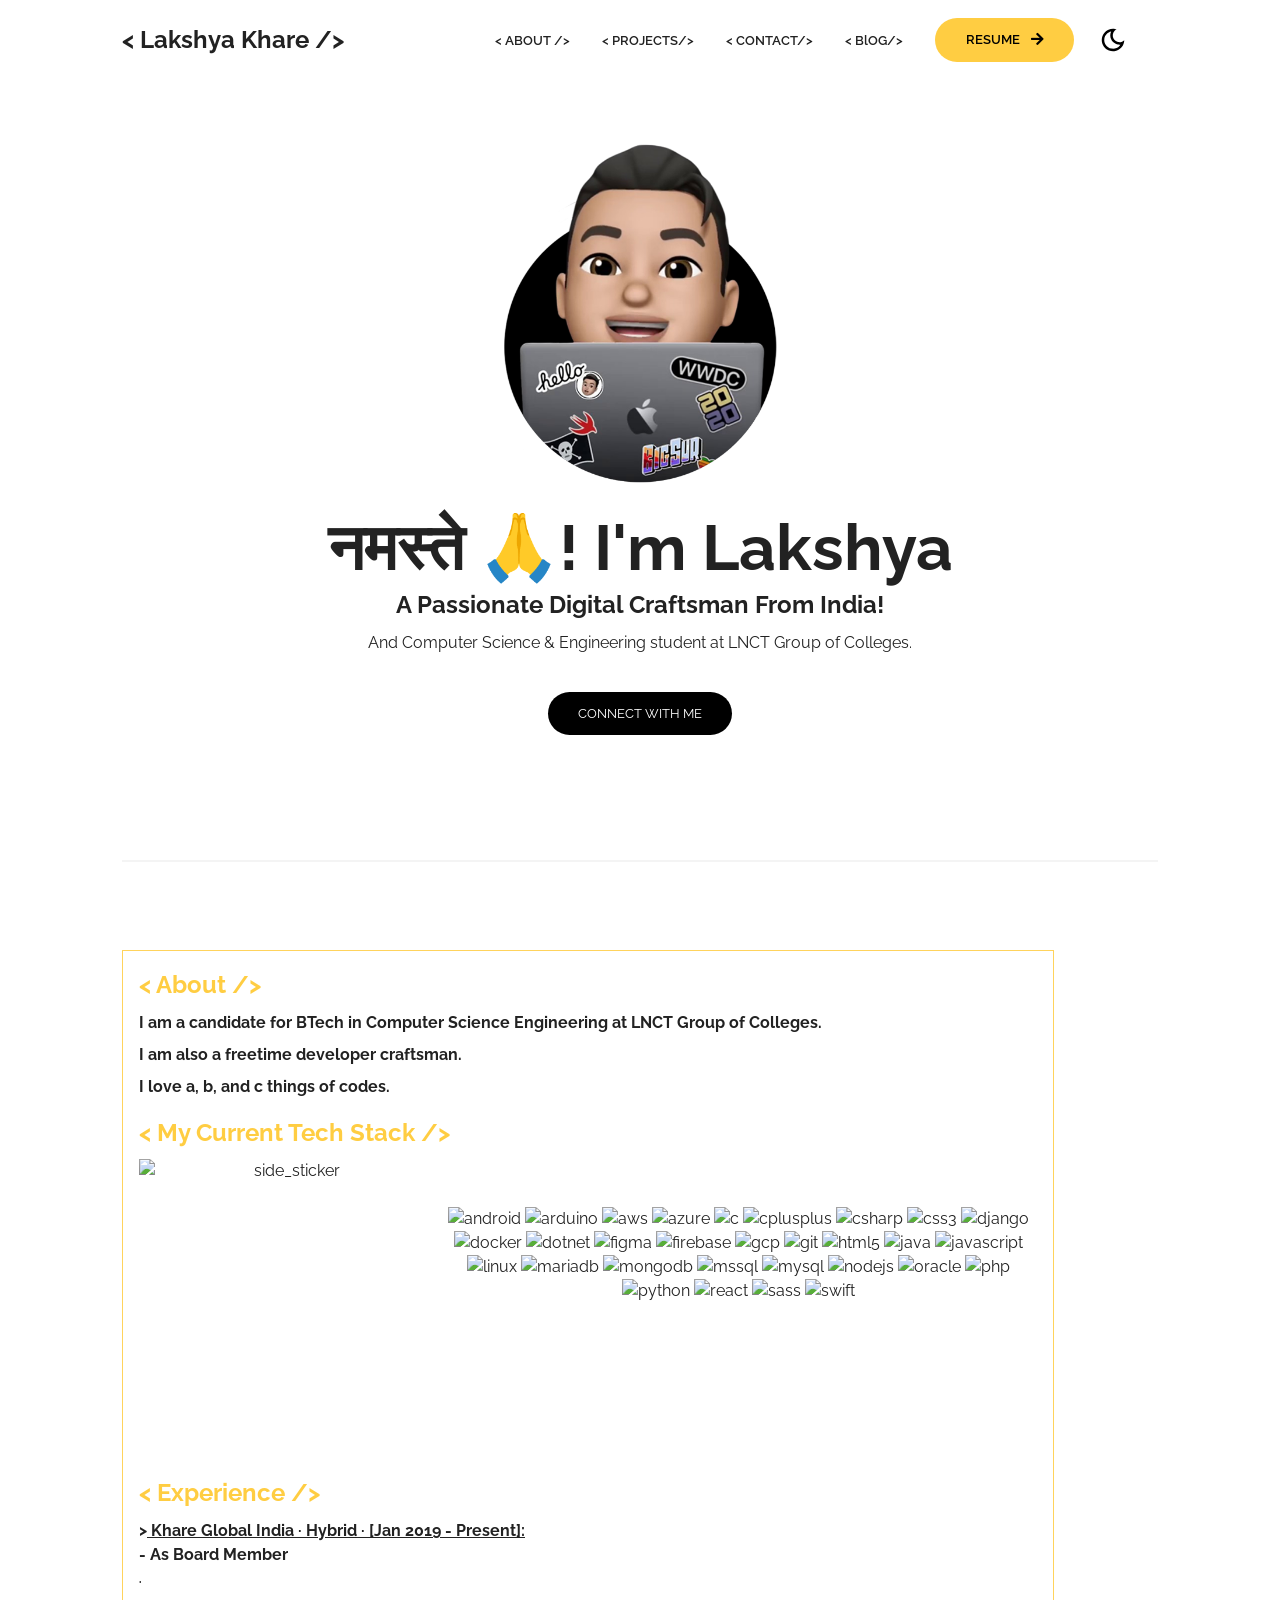
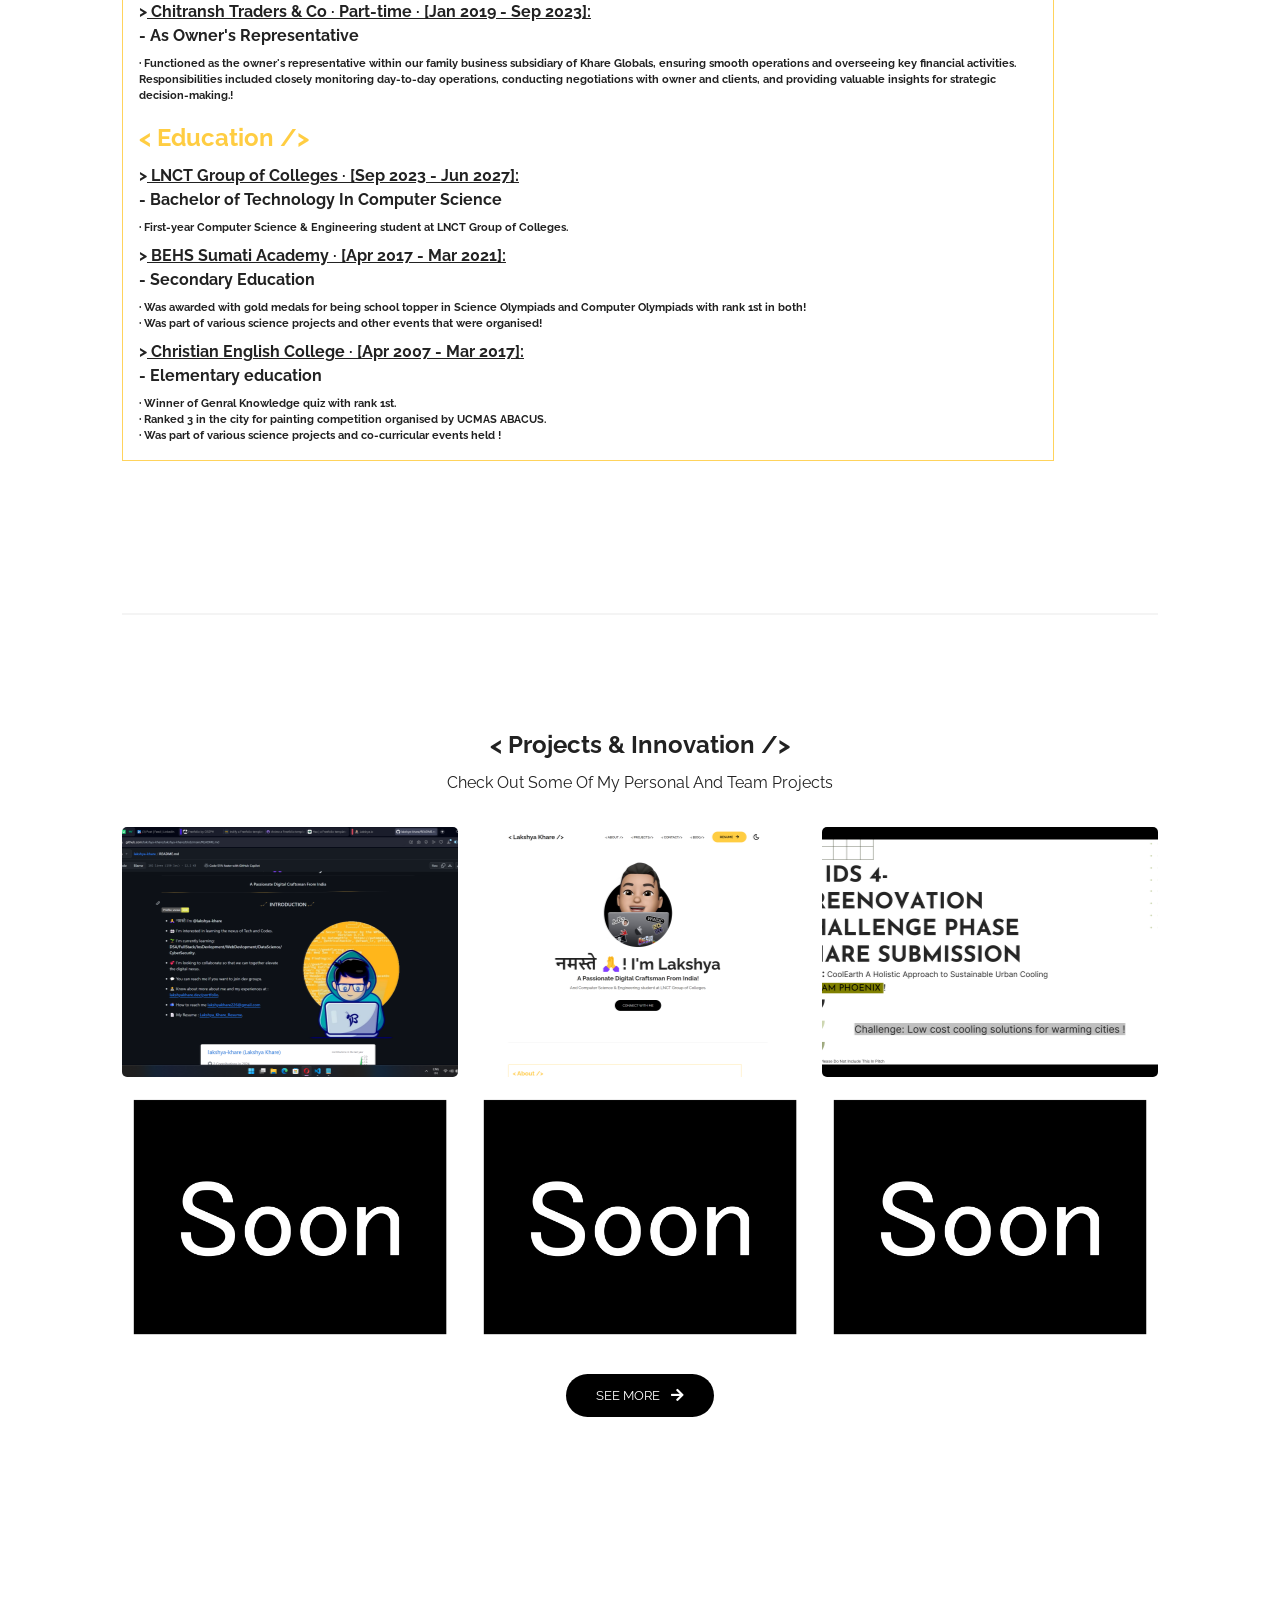
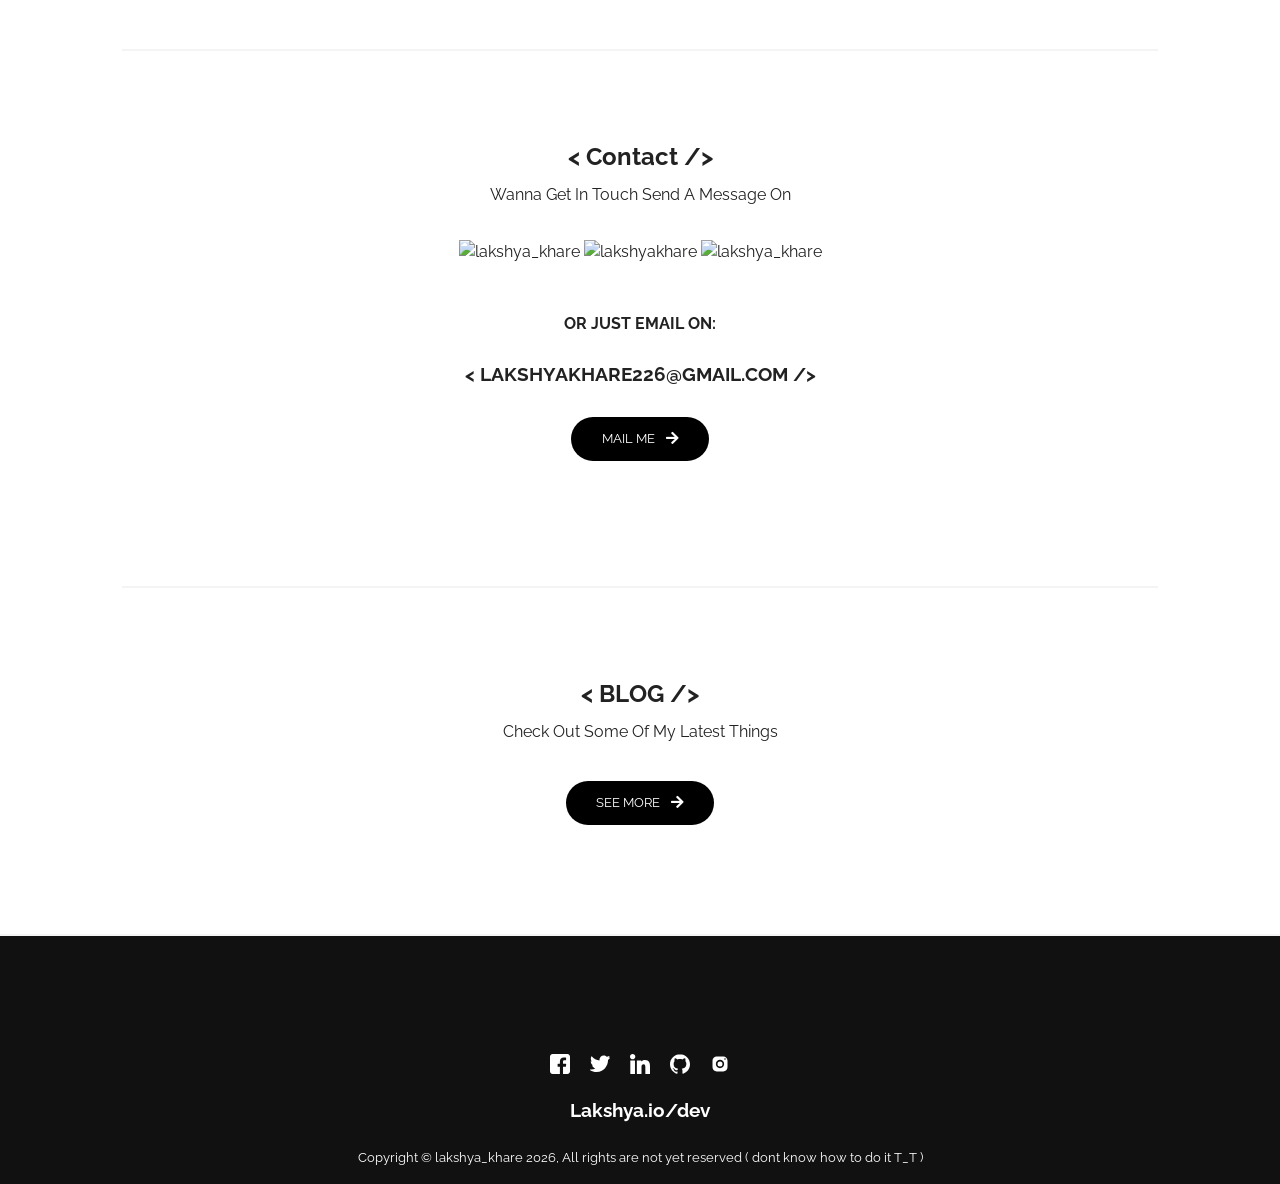
==== commit c57f380b: "Update index.html" ====
--- a/index.html
+++ b/index.html
@@ -220,10 +220,14 @@
         
         <section class="about-content">
           <h2>< Experience /></h2>
-  
-          <h4>><u> Chitransh Traders & Co · Part-time · [Sep 2023 - Jun 2027]:</u><br> - As Owner's Representative</h4>
-          <h6>&#183;  Partly Worked At My Family Business Chitransh Traders & Co And Working With Marketing And Managing Team In There ,
-             With Ground Level Knowledge Of Small Businesses and It's Supply Chain Network!</h6>
+
+          <h4>><u> Khare Global India · Hybrid · [Jan 2019 - Present]:</u><br> - As Board Member</h4>
+          <h6>&#183;  </h6>
+          
+          <h4>><u> Chitransh Traders & Co · Part-time · [Jan 2019 - Sep 2023]:</u><br> - As Owner's Representative</h4>
+          <h6>&#183;  Functioned as the owner's representative within our family business subsidiary of Khare Globals, ensuring smooth operations and overseeing key financial activities.
+            Responsibilities included closely monitoring day-to-day operations, conducting negotiations with owner and clients, 
+            and providing valuable insights for strategic decision-making.! </h6>
   
           </section>
 
@@ -235,7 +239,7 @@
           <h4>><u> LNCT Group of Colleges · [Sep 2023 - Jun 2027]:</u><br> - Bachelor of Technology In Computer Science</h4>
           <h6>&#183; First-year Computer Science & Engineering student at LNCT Group of Colleges.</h6>
 
-          <h4>><u> Neev Academy · [Apr 2017 - Mar 2023]: </u><br> - Secondary Education</h4>
+          <h4>><u> BEHS Sumati Academy · [Apr 2017 - Mar 2021]: </u><br> - Secondary Education</h4>
           <h6>&#183; Was awarded with gold medals for being school topper in Science Olympiads and Computer Olympiads with rank 1st in both!<br>
           &#183; Was part of various science projects and other events that were organised!</h6>
 
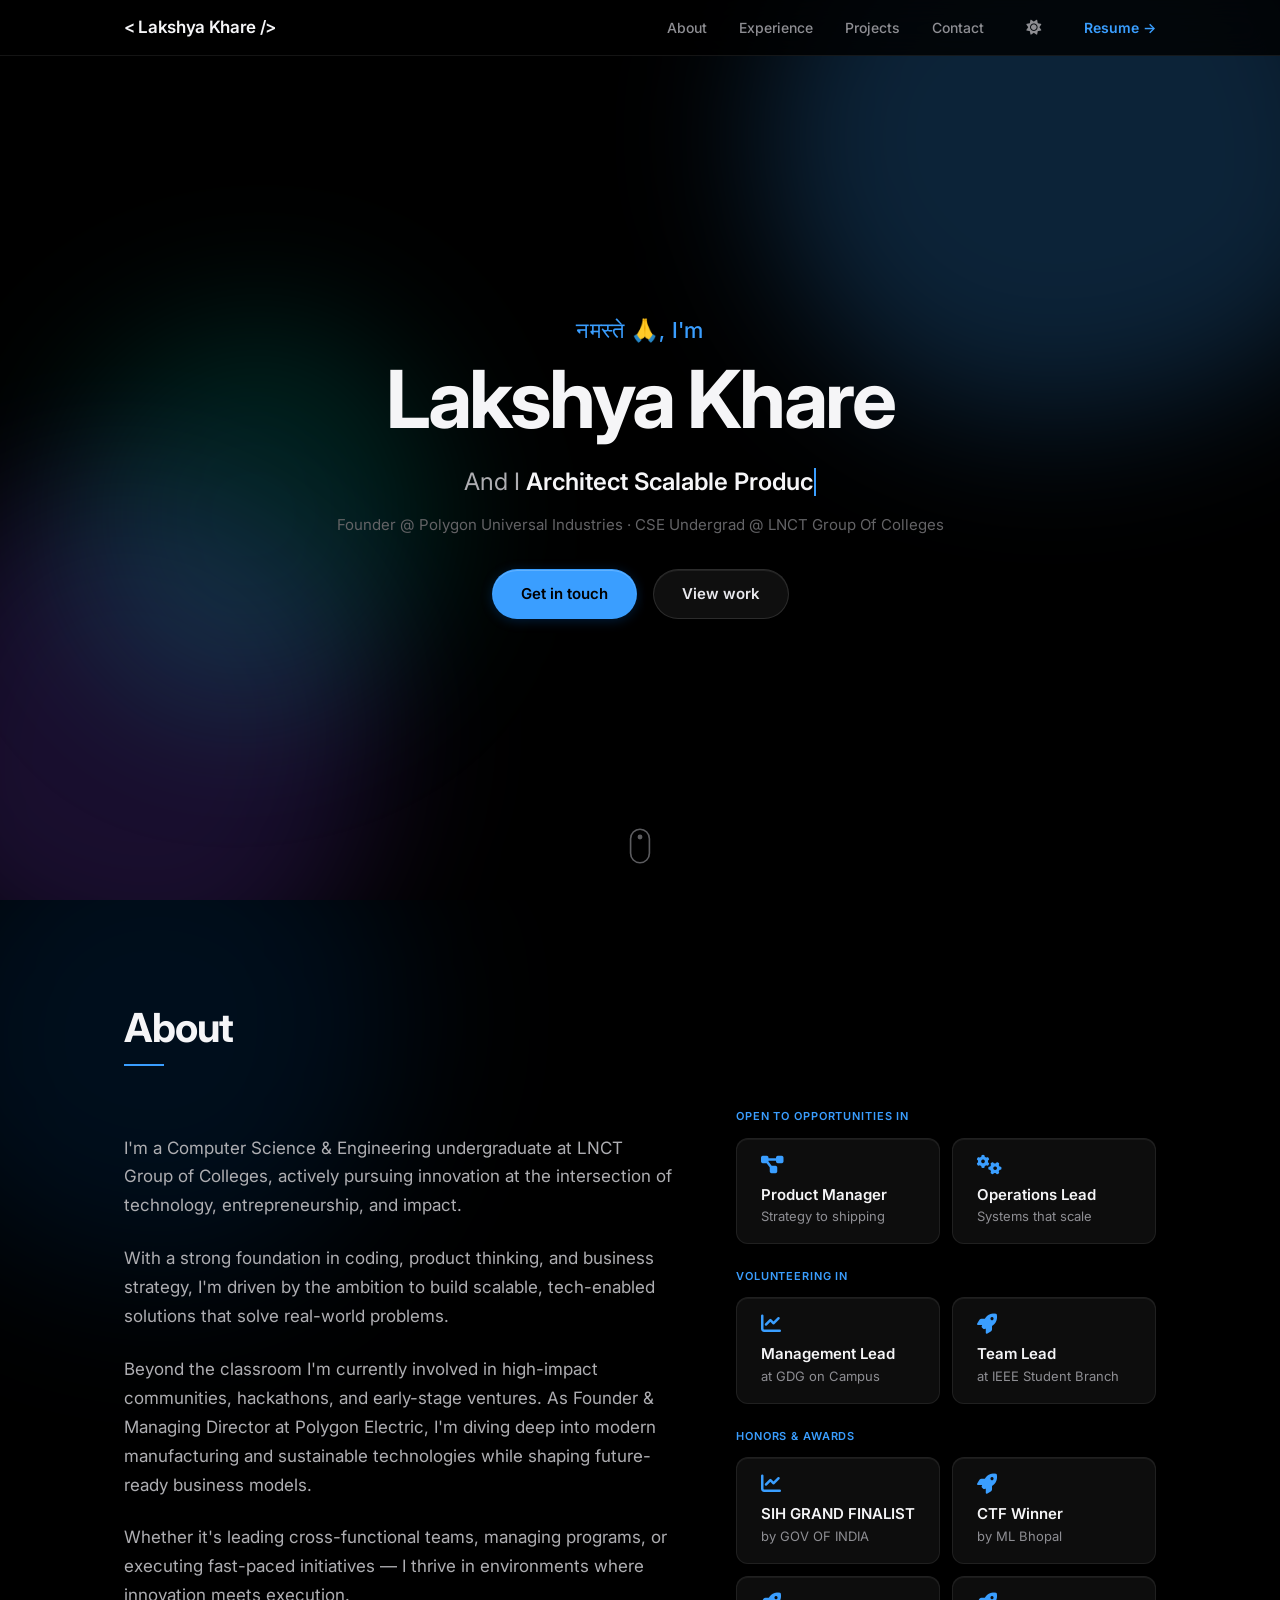
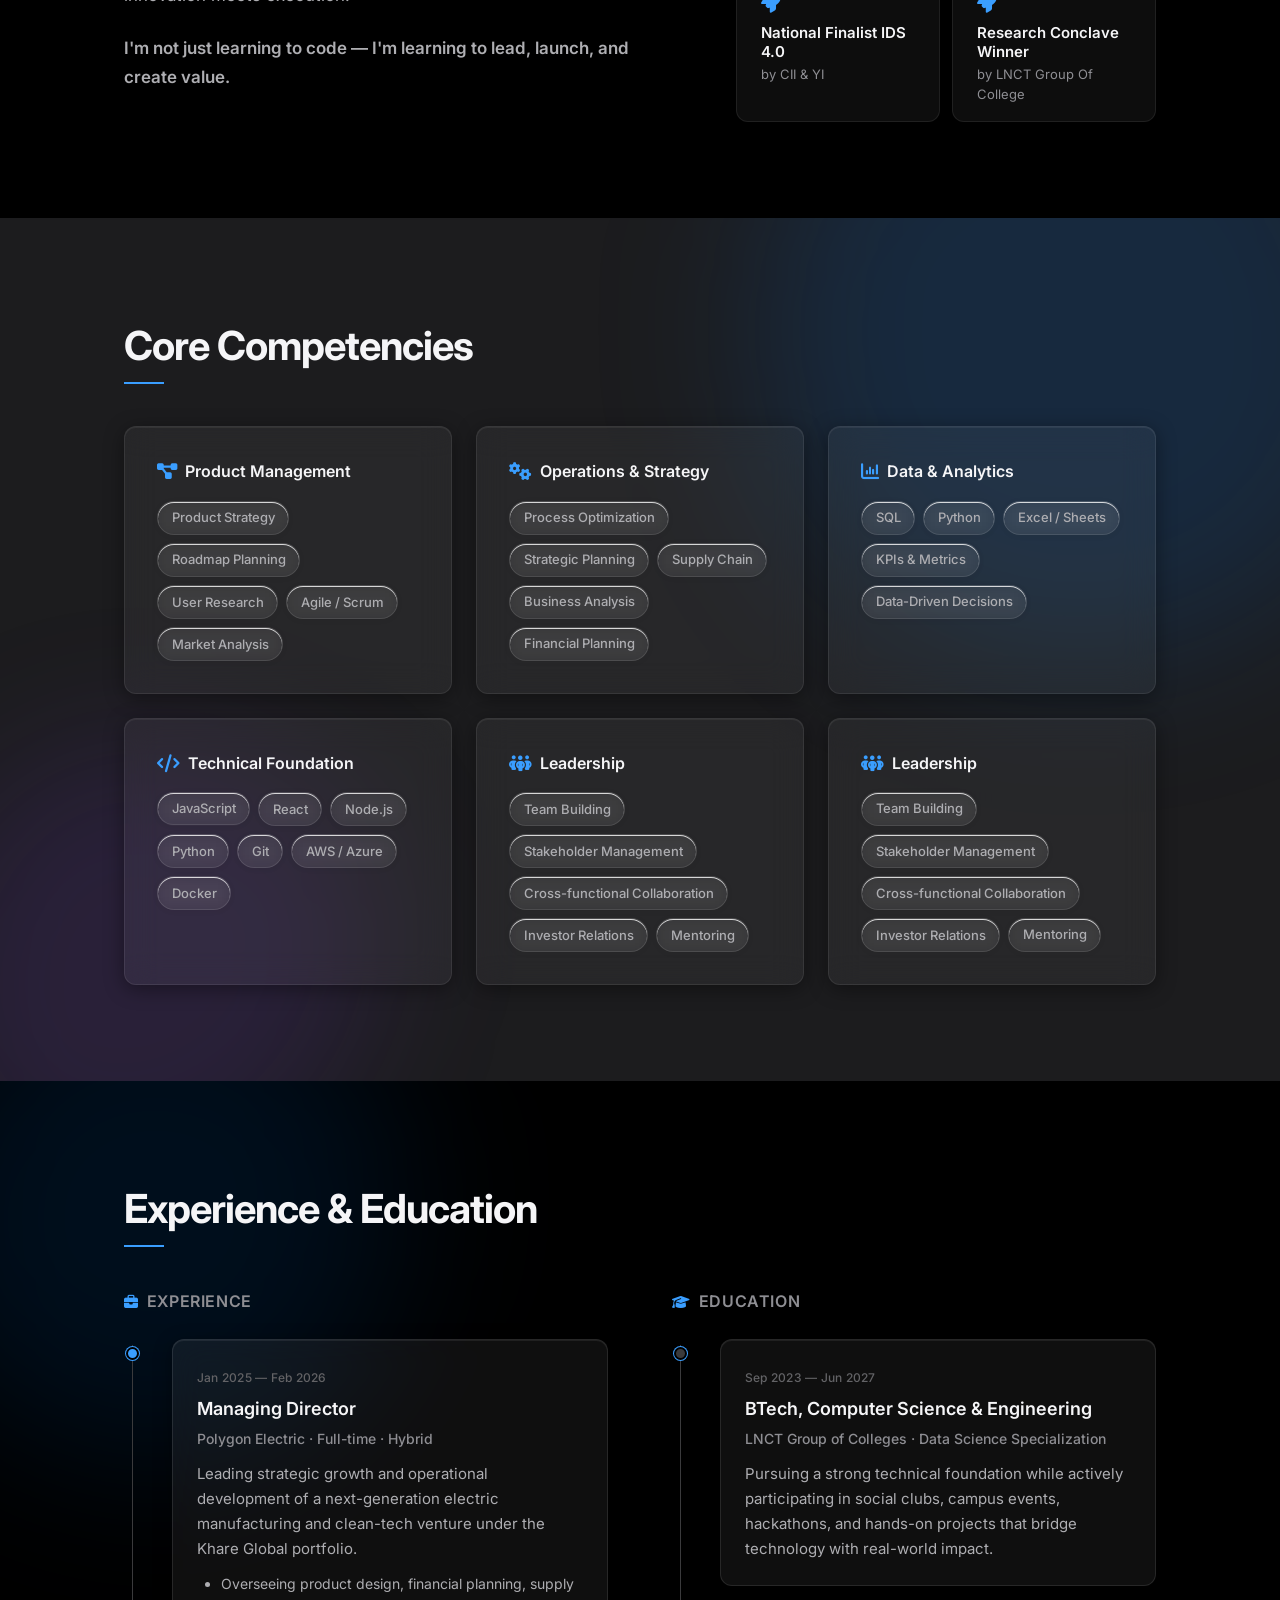
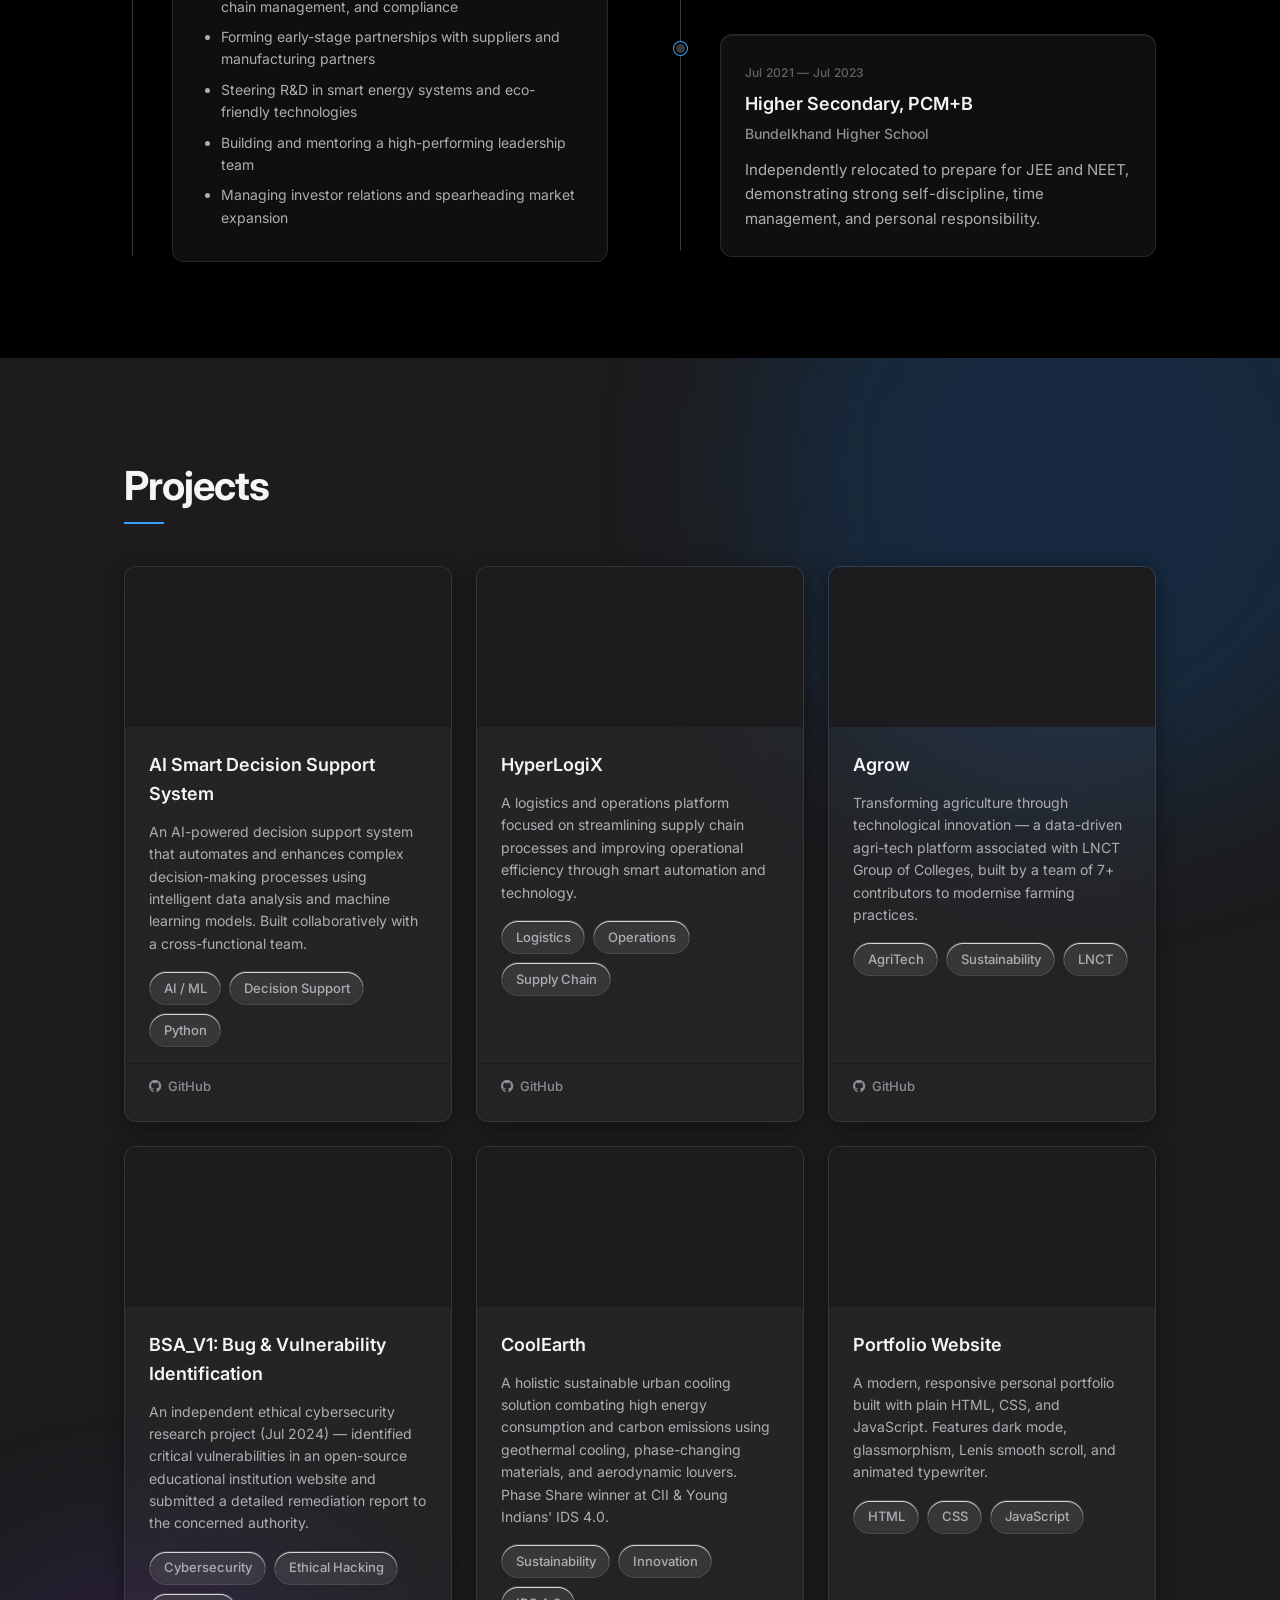
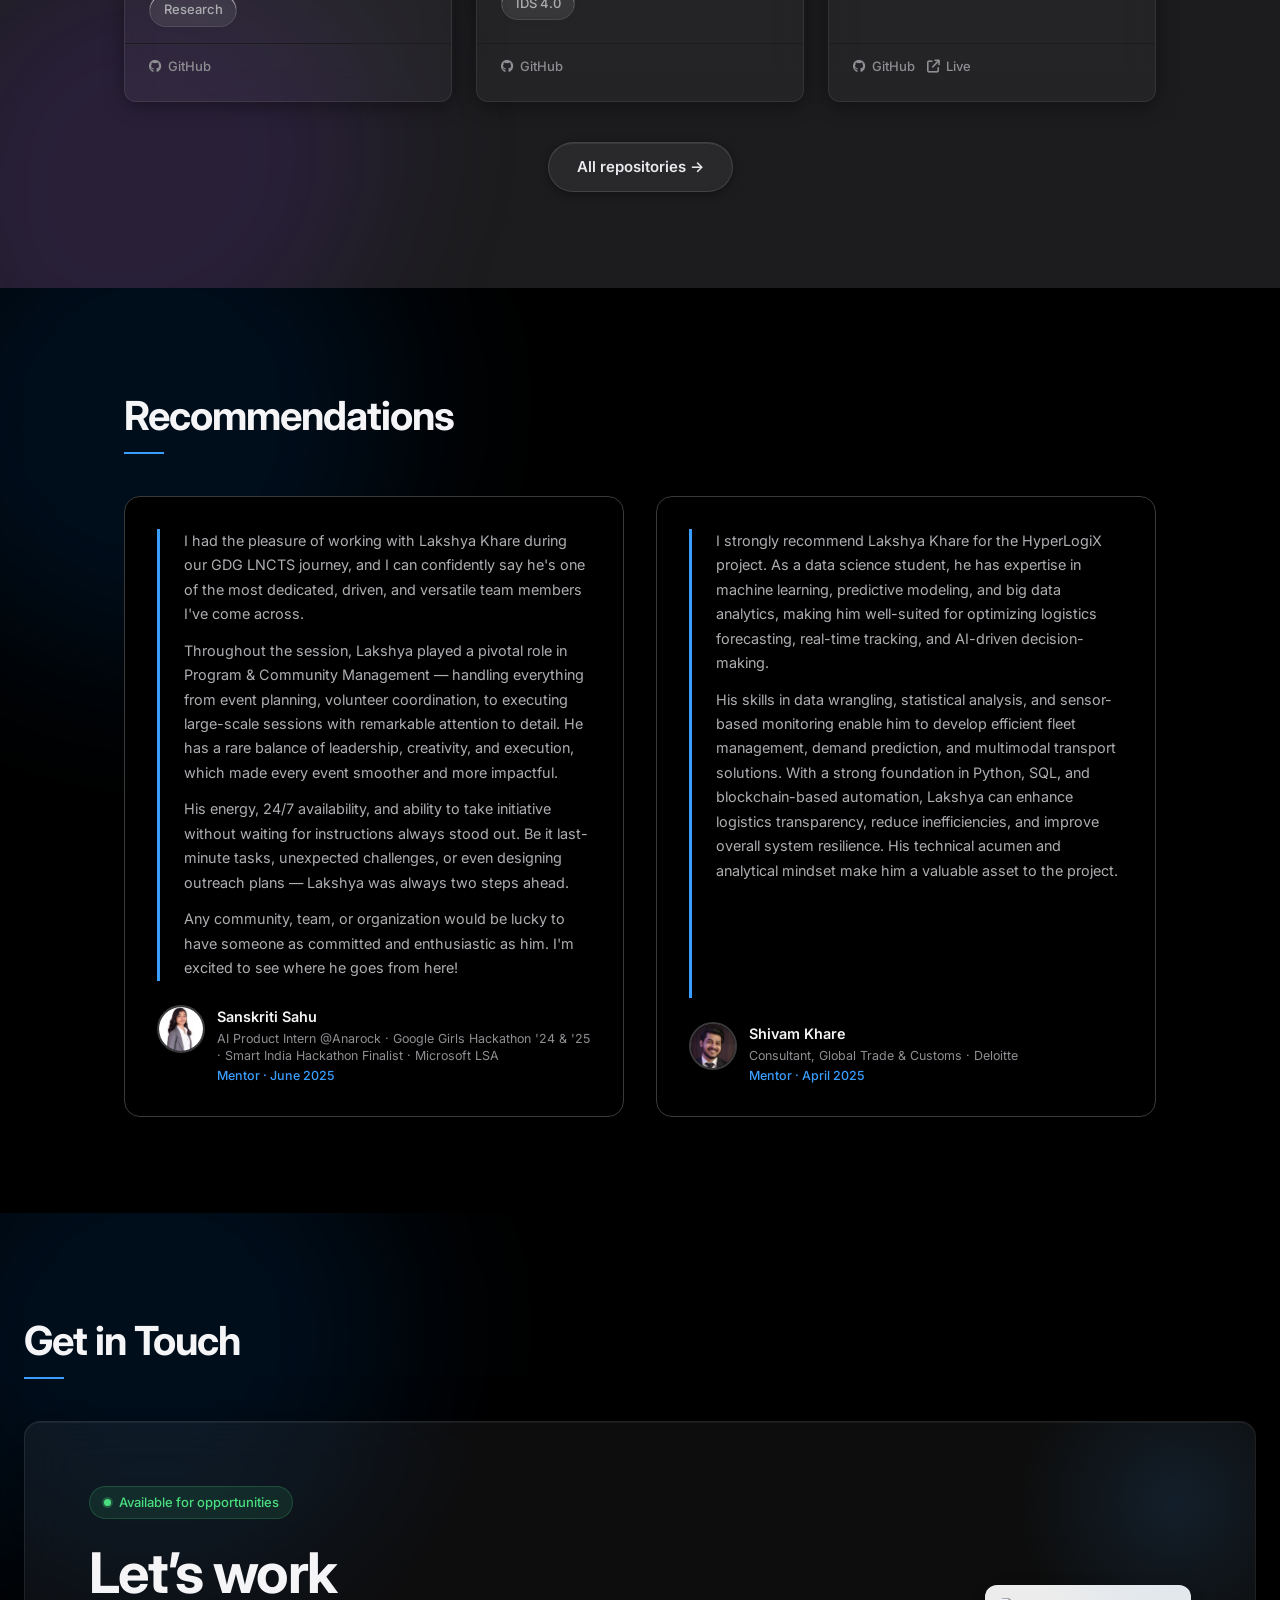
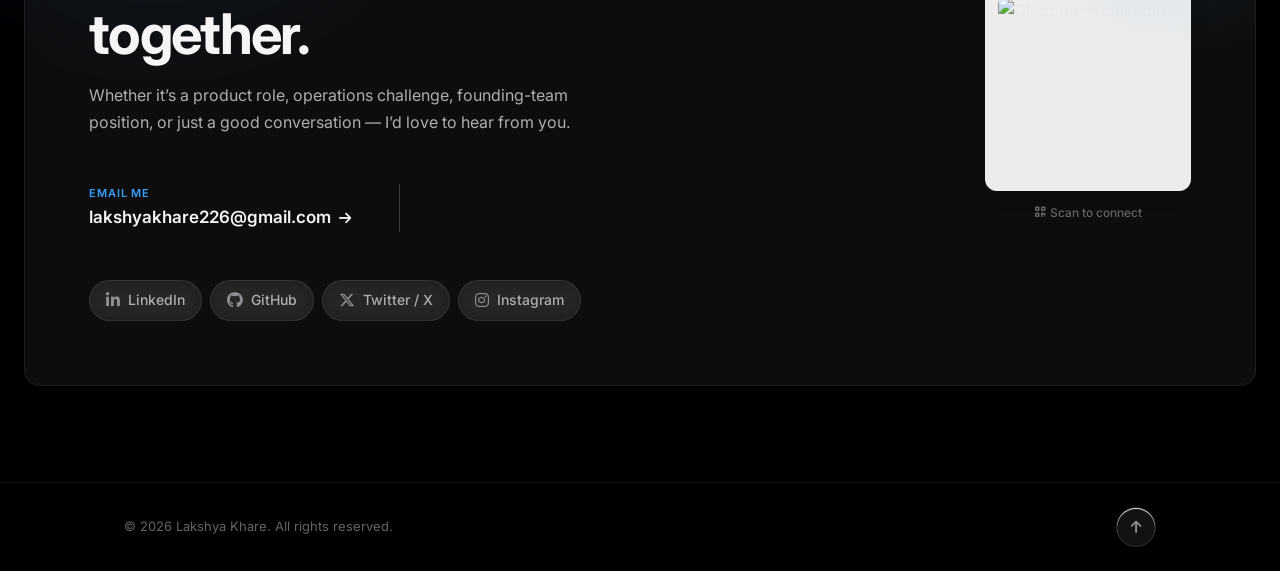
==== commit 59c646a0: "V2.0" ====
--- a/index.html
+++ b/index.html
@@ -1,446 +1,503 @@
 <!DOCTYPE html>
-<html lang="en">
-
-  <head>
-    <meta charset="UTF-8" />
-    <meta http-equiv="X-UA-Compatible" content="IE=edge" />
-    <meta name="viewport" content="width=device-width, initial-scale=1.0" />
-
-    <!--GOOGLE'S SEO TAG-->
-    <meta name="google-site-verification" content="Xt_R1kIEN7TCaV0I1qk3eELz6HB2WXxAE1pU6d1gw8A" />
-    
-    <!-- Primary Meta Tags -->
-    <title>Lakshya.io</title>
-
-    <!-- Link -->
-    <link
-      rel="apple-touch-icon"
-      sizes="180x180"
-      href="assets/favicon/apple-touch-icon.png"
-    />
-    <link
-      rel="icon"
-      type="image/png"
-      sizes="16x16"
-      href="/assets/favicon/favicon-16x16.png"
-    />
-    <link
-      rel="icon"
-      type="image/png"
-      sizes="32x32"
-      href="assets/favicon/favicon-32x32.png"
-    />
-    <link
-      rel="icon"
-      type="image/png"
-      sizes="192x192"
-      href="assets/favicon/android-chrome-192x192.png"
-    />
-    <link
-      rel="icon"
-      type="image/png"
-      sizes="512x512"
-      href="assets/favicon/android-chrome-512x512.png"
-    />
-    <link rel="icon" type="image/x-icon" href="assets/favicon/favicon.png" />
-    <link rel="manifest" href="assets/favicon/site.webmanifest" />
-    <link
-      rel="stylesheet"
-      href="https://use.fontawesome.com/releases/v5.15.4/css/all.css"
-      integrity="sha384-DyZ88mC6Up2uqS4h/KRgHuoeGwBcD4Ng9SiP4dIRy0EXTlnuz47vAwmeGwVChigm"
-      crossorigin="anonymous"
-    />
-    <link rel="stylesheet" href="css/style.css"/>
-    <link rel="stylesheet" href="css/utilities.css"/>
-
-  </head>
-
-  <body>
-
-
-
-    <div class="overlay" id="overlay">
-      <div class="popup">
-        <h3>THIS WEBSITE IS CURRENTLY OPTIMIZED FOR LAPTOP AND PC BETTER THEN PHONE
-         <BR> TO GET THE BETTER EXPERIENCE OPEN IN LAPTOP OR PC !
-        <span class="close-btn" onclick="closePopup()">&#x2715;</span></h3>
-      </div>
+<html lang="en" data-theme="dark">
+<head>
+  <meta charset="UTF-8">
+  <meta name="viewport" content="width=device-width, initial-scale=1.0">
+  <meta name="google-site-verification" content="Xt_R1kIEN7TCaV0I1qk3eELz6HB2WXxAE1pU6d1gw8A">
+
+  <!-- Primary Meta -->
+  <title>Lakshya Khare — Product &amp; Operations | CS @ LNCT</title>
+  <meta name="description" content="Managing Director at Polygon Electric. CS undergrad at LNCT. I build products, lead operations, and create value at the intersection of technology and business.">
+  <meta name="keywords" content="Lakshya Khare, Product Manager, Operations, Managing Director, Polygon Electric, Computer Science, LNCT, Portfolio">
+  <meta name="author" content="Lakshya Khare">
+  <meta name="robots" content="index, follow">
+
+  <!-- Open Graph -->
+  <meta property="og:type" content="website">
+  <meta property="og:url" content="https://lakshya-khare.github.io/Portfolio/">
+  <meta property="og:title" content="Lakshya Khare — Product &amp; Operations">
+  <meta property="og:description" content="Managing Director at Polygon Electric. CS undergrad building at the intersection of technology and business.">
+  <meta property="og:image" content="https://lakshya-khare.github.io/Portfolio/assets/profile.png">
+
+  <!-- Twitter -->
+  <meta name="twitter:card" content="summary_large_image">
+  <meta name="twitter:creator" content="@lakshya_khare">
+  <meta name="twitter:title" content="Lakshya Khare — Product &amp; Operations">
+  <meta name="twitter:description" content="Managing Director at Polygon Electric. CS undergrad building at the intersection of technology and business.">
+
+  <!-- Canonical -->
+  <link rel="canonical" href="https://lakshya-khare.github.io/Portfolio/">
+
+  <!-- Structured Data -->
+  <script type="application/ld+json">
+  {
+    "@context": "https://schema.org",
+    "@type": "Person",
+    "name": "Lakshya Khare",
+    "url": "https://lakshya-khare.github.io/Portfolio/",
+    "jobTitle": "Managing Director",
+    "worksFor": { "@type": "Organization", "name": "Polygon Electric" },
+    "alumniOf": { "@type": "Organization", "name": "LNCT Group of Colleges" },
+    "email": "lakshyakhare226@gmail.com",
+    "sameAs": [
+      "https://linkedin.com/in/lakshyakhare",
+      "https://github.com/lakshya-khare",
+      "https://twitter.com/lakshya_khare",
+      "https://instagram.com/lakshya_khare"
+    ]
+  }
+  </script>
+
+  <!-- Favicon -->
+  <link rel="icon" type="image/png" sizes="32x32" href="assets/favicon/favicon-32x32.png">
+  <link rel="apple-touch-icon" sizes="180x180" href="assets/favicon/apple-touch-icon.png">
+
+  <!-- Fonts -->
+  <link rel="preconnect" href="https://fonts.googleapis.com">
+  <link rel="preconnect" href="https://fonts.gstatic.com" crossorigin>
+  <link href="https://fonts.googleapis.com/css2?family=Inter:wght@400;500;600;700&display=swap" rel="stylesheet">
+
+  <!-- Icons -->
+  <link rel="stylesheet" href="https://cdnjs.cloudflare.com/ajax/libs/font-awesome/6.5.1/css/all.min.css" integrity="sha512-DTOQO9RWCH3ppGqcWaEA1BIZOC6xxalwEsw9c2QQeAIftl+Vegovlnee1c9QX4TctnWMn13TZye+giMm8e2LwA==" crossorigin="anonymous" referrerpolicy="no-referrer">
+
+  <!-- Styles -->
+  <link rel="stylesheet" href="style.css">
+</head>
+<body>
+  <!-- Scroll progress bar -->
+  <div id="scroll-progress"></div>
+
+  <!-- ─── NAVBAR ─── -->
+  <nav class="nav" id="nav">
+    <div class="nav__inner">
+      <a href="#" class="nav__logo">< Lakshya Khare /></Lakshya></a>
+      <div class="nav__controls">
+        <button class="nav__toggle" aria-label="Toggle menu" aria-expanded="false">
+          <span></span><span></span><span></span>
+        </button>
+      </div>
+      <ul class="nav__menu">
+        <li><a href="#about" class="nav__link">About</a></li>
+        <li><a href="#experience" class="nav__link">Experience</a></li>
+        <li><a href="#projects" class="nav__link">Projects</a></li>
+        <li><a href="#contact" class="nav__link">Contact</a></li>
+        <li><button class="nav__theme" id="themeToggle" aria-label="Toggle dark mode"><i class="fa-solid fa-moon" id="themeIcon"></i></button></li>
+        <li><a href="https://drive.google.com/file/d/1sCvSSGiELbBNdGLNQXe_jaoYnPpBohVb/view?usp=drivesdk" class="nav__link nav__resume" target="_blank" rel="noopener noreferrer">Resume &rarr;</a></li>
+      </ul>
     </div>
-    
-    <script>
-      // Function to display the popup
-      function displayPopup() {
-        document.getElementById('overlay').style.display = 'block';
-      }
-    
-      // Function to close the popup
-      function closePopup() {
-        document.getElementById('overlay').style.display = 'none';
-      }
-    
-      // Check if the device is a mobile device
-      function isMobileDevice() {
-        return (typeof window.orientation !== "undefined") || (navigator.userAgent.indexOf('IEMobile') !== -1);
-      }
-    
-      // Show the popup only on mobile devices
-      window.onload = function() {
-        if (isMobileDevice()) {
-          displayPopup();
-        }
-      };
-    </script>
-
-
-
-
-   <!--Header--> 
-    <header id="hero">
-
-      <!-- Navbar -->
-      <nav class="navbar">
-        <div class="container">
-
-          <!-- Logo -->
-          <h1 id="logo">
-            <a href="#top">
-              < Lakshya Khare /></a>
-          </h1>
-
-          <!-- Navbar links -->
-          <ul class="nav-menu">
-            <li><a class="nav-link" href="#about">< ABOUT /></a></li>
-            <li><a class="nav-link" href="#projects">< PROJECTS/></a></li>
-            <li><a class="nav-link" href="#contact">< CONTACT/></a></li>
-            <li><a class="nav-link" href="#blog">< BlOG/></a></li>
-            <li>
-              <a
-                class="nav-link btn btn-primary"
-                href="https://drive.google.com/file/d/1lWnmgLEvpO23mp2FW6G-y_XJdWMiCU-n/view?usp=sharing">RESUME <i class="fas fa-arrow-right"></i
-              ></a>
-            </li>
-
-            <!-- Toggle switch -->
-            <div class="theme-switch">
-              <input type="checkbox" id="switch" />
-              <label class="toggle-icons" for="switch">
-                <img class="moon" src="assets/moon.svg" />
-                <img class="sun" src="assets/sun.svg" />
-              </label>
-            </div>
-
-            <!-- Hamburger menu -->
-          </ul>
-            <div class="hamburger">
-            <span class="bar"></span>
-            <span class="bar"></span>
-            <span class="bar"></span>
-          </div>
-        </div>
-      </nav>
-
-      <!--1st page with logo-->
-      <section class="header-container">
-        <img
-          class="profile-image"
-          src="assets/profile.png"
-          alt=""
-        />
-        <div class="content-text">
-          <h1>नमस्ते 🙏! I'm Lakshya</h1>
-          <h2>A Passionate Digital Craftsman From India!</h2>
-
-          <p>
-            And Computer Science & Engineering student at LNCT Group of Colleges.
-          </p>
-        </div>
-        <a href="#contact" class="btn btn-secondary">Connect With Me</a>
-      </section>
-    </header>
-
-    <!--About-->
-    <div id="about" class="project-container container">
-      <div class="division"></div>
-    <div class="about-container">
-      <div class="about-card">
-        <section class="about-content">
-          <h2>< About /></h2>
-          
-          <!-- About template -->
-          <h4>I am a candidate for BTech in Computer Science Engineering at LNCT Group of Colleges.</h4>
-          <h4>I am also a freetime developer craftsman.</h4>
-          <h4>I love a, b, and c things of codes.</h4>
-        </section>
-
-        <section class="about-content tech-stack-section">
-            <h2>< My Current Tech Stack /></h2>
-
-          <div align="center">
-            <img align="left" width=300 height=300 alt="side_sticker"
-            src="https://i.giphy.com/5eLDrEaRGHegx2FeF2.webp" /> 
-            
-            <br><br>
-
-           <p align="">
-              <a href="https://developer.android.com" target="_blank" rel="noreferrer"> <img src="https://raw.githubusercontent.com/devicons/devicon/master/icons/android/android-original-wordmark.svg" alt="android" width="55" height="50"/></a> 
-              <a href="https://www.arduino.cc/" target="_blank" rel="noreferrer"> <img src="https://cdn.worldvectorlogo.com/logos/arduino-1.svg" alt="arduino" width="55" height="50"/></a> 
-              <a href="https://aws.amazon.com" target="_blank" rel="noreferrer"> <img src="https://raw.githubusercontent.com/devicons/devicon/master/icons/amazonwebservices/amazonwebservices-original-wordmark.svg" alt="aws" width="55" height="50"/></a> 
-              <a href="https://azure.microsoft.com/en-in/" target="_blank" rel="noreferrer"> <img src="https://www.vectorlogo.zone/logos/microsoft_azure/microsoft_azure-icon.svg" alt="azure" width="55" height="50"/></a> 
-              <a href="https://www.cprogramming.com/" target="_blank" rel="noreferrer"> <img src="https://raw.githubusercontent.com/devicons/devicon/master/icons/c/c-original.svg" alt="c" width="55" height="50"/></a> 
-              <a href="https://www.w3schools.com/cpp/" target="_blank" rel="noreferrer"> <img src="https://raw.githubusercontent.com/devicons/devicon/master/icons/cplusplus/cplusplus-original.svg" alt="cplusplus" width="55" height="50"/></a> 
-              <a href="https://www.w3schools.com/cs/" target="_blank" rel="noreferrer"> <img src="https://raw.githubusercontent.com/devicons/devicon/master/icons/csharp/csharp-original.svg" alt="csharp" width="55" height="50"/></a> 
-              <a href="https://www.w3schools.com/css/" target="_blank" rel="noreferrer"> <img src="https://raw.githubusercontent.com/devicons/devicon/master/icons/css3/css3-original-wordmark.svg" alt="css3" width="55" height="50"/></a>
-              <a href="https://www.djangoproject.com/" target="_blank" rel="noreferrer"> <img src="https://cdn.worldvectorlogo.com/logos/django.svg" alt="django" width="55" height="50"/></a>
-              <a href="https://www.docker.com/" target="_blank" rel="noreferrer"> <img src="https://raw.githubusercontent.com/devicons/devicon/master/icons/docker/docker-original-wordmark.svg" alt="docker" width="55" height="50"/></a> 
-              <a href="https://dotnet.microsoft.com/" target="_blank" rel="noreferrer"> <img src="https://raw.githubusercontent.com/devicons/devicon/master/icons/dot-net/dot-net-original-wordmark.svg" alt="dotnet" width="55" height="50"/></a> 
-              <a href="https://www.figma.com/" target="_blank" rel="noreferrer"> <img src="https://www.vectorlogo.zone/logos/figma/figma-icon.svg" alt="figma" width="55" height="50"/></a> 
-              <a href="https://firebase.google.com/" target="_blank" rel="noreferrer"> <img src="https://www.vectorlogo.zone/logos/firebase/firebase-icon.svg" alt="firebase" width="55" height="50"/></a> 
-              <a href="https://cloud.google.com" target="_blank" rel="noreferrer"> <img src="https://www.vectorlogo.zone/logos/google_cloud/google_cloud-icon.svg" alt="gcp" width="55" height="50"/></a> 
-              <a href="https://git-scm.com/" target="_blank" rel="noreferrer"> <img src="https://www.vectorlogo.zone/logos/git-scm/git-scm-icon.svg" alt="git" width="55" height="50"/></a> 
-              <a href="https://www.w3.org/html/" target="_blank" rel="noreferrer"> <img src="https://raw.githubusercontent.com/devicons/devicon/master/icons/html5/html5-original-wordmark.svg" alt="html5" width="55" height="50"/></a> 
-              <a href="https://www.java.com" target="_blank" rel="noreferrer"> <img src="https://raw.githubusercontent.com/devicons/devicon/master/icons/java/java-original.svg" alt="java" width="55" height="50"/></a> 
-              <a href="https://developer.mozilla.org/en-US/docs/Web/JavaScript" target="_blank" rel="noreferrer"> <img src="https://raw.githubusercontent.com/devicons/devicon/master/icons/javascript/javascript-original.svg" alt="javascript" width="55" height="50"/></a>
-              <a href="https://www.linux.org/" target="_blank" rel="noreferrer"> <img src="https://raw.githubusercontent.com/devicons/devicon/master/icons/linux/linux-original.svg" alt="linux" width="55" height="50"/></a> 
-              <a href="https://mariadb.org/" target="_blank" rel="noreferrer"> <img src="https://www.vectorlogo.zone/logos/mariadb/mariadb-icon.svg" alt="mariadb" width="55" height="50"/></a> 
-              <a href="https://www.mongodb.com/" target="_blank" rel="noreferrer"> <img src="https://raw.githubusercontent.com/devicons/devicon/master/icons/mongodb/mongodb-original-wordmark.svg" alt="mongodb" width="55" height="50"/></a> 
-              <a href="https://www.microsoft.com/en-us/sql-server" target="_blank" rel="noreferrer"> <img src="https://www.svgrepo.com/show/303229/microsoft-sql-server-logo.svg" alt="mssql" width="55" height="50"/></a> 
-              <a href="https://www.mysql.com/" target="_blank" rel="noreferrer"> <img src="https://raw.githubusercontent.com/devicons/devicon/master/icons/mysql/mysql-original-wordmark.svg" alt="mysql" width="55" height="50"/></a> 
-              <a href="https://nodejs.org" target="_blank" rel="noreferrer"> <img src="https://raw.githubusercontent.com/devicons/devicon/master/icons/nodejs/nodejs-original-wordmark.svg" alt="nodejs" width="55" height="50"/></a> 
-              <a href="https://www.oracle.com/" target="_blank" rel="noreferrer"> <img src="https://raw.githubusercontent.com/devicons/devicon/master/icons/oracle/oracle-original.svg" alt="oracle" width="55" height="50"/></a> 
-              <a href="https://www.php.net" target="_blank" rel="noreferrer"> <img src="https://raw.githubusercontent.com/devicons/devicon/master/icons/php/php-original.svg" alt="php" width="55" height="50"/></a> 
-              <a href="https://www.python.org" target="_blank" rel="noreferrer"> <img src="https://raw.githubusercontent.com/devicons/devicon/master/icons/python/python-original.svg" alt="python" width="55" height="50"/></a> 
-              <a href="https://reactjs.org/" target="_blank" rel="noreferrer"> <img src="https://raw.githubusercontent.com/devicons/devicon/master/icons/react/react-original-wordmark.svg" alt="react" width="55" height="50"/></a> 
-              <a href="https://sass-lang.com" target="_blank" rel="noreferrer"> <img src="https://raw.githubusercontent.com/devicons/devicon/master/icons/sass/sass-original.svg" alt="sass" width="55" height="50"/></a>
-              <a href="https://developer.apple.com/swift/" target="_blank" rel="noreferrer"> <img src="https://raw.githubusercontent.com/devicons/devicon/master/icons/swift/swift-original.svg" alt="swift" width="55" height="50"/></a>
-            </p>  
-          </div>
-
-        </section>
-
-        
-        <section class="about-content">
-          <h2>< Experience /></h2>
-
-          <h4>><u> Khare Global India · Hybrid · [Jan 2019 - Present]:</u><br> - As Board Member</h4>
-          <h6>&#183;  </h6>
-          
-          <h4>><u> Chitransh Traders & Co · Part-time · [Jan 2019 - Sep 2023]:</u><br> - As Owner's Representative</h4>
-          <h6>&#183;  Functioned as the owner's representative within our family business subsidiary of Khare Globals, ensuring smooth operations and overseeing key financial activities.
-            Responsibilities included closely monitoring day-to-day operations, conducting negotiations with owner and clients, 
-            and providing valuable insights for strategic decision-making.! </h6>
-  
-          </section>
-
-
-        <section class="about-content">
-        
-          <h2>< Education /></h2>
-
-          <h4>><u> LNCT Group of Colleges · [Sep 2023 - Jun 2027]:</u><br> - Bachelor of Technology In Computer Science</h4>
-          <h6>&#183; First-year Computer Science & Engineering student at LNCT Group of Colleges.</h6>
-
-          <h4>><u> BEHS Sumati Academy · [Apr 2017 - Mar 2021]: </u><br> - Secondary Education</h4>
-          <h6>&#183; Was awarded with gold medals for being school topper in Science Olympiads and Computer Olympiads with rank 1st in both!<br>
-          &#183; Was part of various science projects and other events that were organised!</h6>
-
-          <h4>><u> Christian English College · [Apr 2007 - Mar 2017]:</u><br> - Elementary education</h4>
-          <h6>&#183; Winner of Genral Knowledge quiz with rank 1st.<br>
-          &#183; Ranked 3 in the city for painting competition organised by UCMAS ABACUS.<br>
-          &#183; Was part of various science projects and co-curricular events held !</h6>
-
-        </section>
-
-
-
+  </nav>
+
+  <!-- ─── HERO ─── -->
+  <header class="hero" id="hero">
+    <div class="hero__blob hero__blob--1"></div>
+    <div class="hero__blob hero__blob--2"></div>
+    <div class="hero__blob hero__blob--3"></div>
+    <div class="hero__inner">
+      <p class="hero__greeting">नमस्ते 🙏, I'm</p>
+      <h1 class="hero__name">Lakshya Khare</h1>
+      <p class="hero__tagline">And I <span class="hero__rotate" data-words='["Architect Scalable Products.","Unlock Business Value Through Data.","Translate Data Into Strategy."]'>build products.</span></p>
+      <p class="hero__sub">Founder @ Polygon Universal Industries · CSE Undergrad @ LNCT Group Of Colleges</p>
+      <div class="hero__actions">
+        <a href="#contact" class="btn btn--dark">Get in touch</a>
+        <a href="#projects" class="btn btn--outline">View work</a>
       </div>
     </div>
+    <a href="#about" class="hero__scroll" aria-label="Scroll down to About">
+      <svg viewBox="0 0 26 44" fill="none" xmlns="http://www.w3.org/2000/svg" aria-hidden="true">
+        <rect x="1.5" y="1.5" width="23" height="41" rx="11.5" stroke="currentColor" stroke-width="2"/>
+        <circle class="hero__scroll-dot" cx="13" cy="11" r="3" fill="currentColor"/>
+      </svg>
+    </a>
+  </header>
+
+  <main>
+
+    <!-- ─── ABOUT ─── -->
+    <section class="section reveal" id="about">
+      <div class="container">
+        <h2 class="section__title">About</h2>
+        <div class="about">
+          <div class="about__text"><br>
+            <p>I'm a Computer Science & Engineering undergraduate at LNCT Group of Colleges, actively pursuing innovation at the intersection of technology, entrepreneurship, and impact.</p>
+            <p>With a strong foundation in coding, product thinking, and business strategy, I'm driven by the ambition to build scalable, tech-enabled solutions that solve real-world problems.</p>
+            <p>Beyond the classroom I'm currently involved in high-impact communities, hackathons, and early-stage ventures. As Founder & Managing Director at Polygon Electric, I'm diving deep into modern manufacturing and sustainable technologies while shaping future-ready business models.</p>
+            <p>Whether it's leading cross-functional teams, managing programs, or executing fast-paced initiatives — I thrive in environments where innovation meets execution.</p>
+            <p class="about__highlight">I'm not just learning to code — I'm learning to lead, launch, and create value.</p>
+          </div>
+          <div class="about__facts">
+            <div class="role-group">
+              <p class="about__seeking-label">Open to opportunities in</p>
+              <div class="role-group__cards">
+                <div class="role-card">
+                  <i class="fa-solid fa-diagram-project role-card__icon"></i>
+                  <strong class="role-card__title">Product Manager</strong>
+                  <span class="role-card__sub">Strategy to shipping</span>
+                </div>
+                <div class="role-card">
+                  <i class="fa-solid fa-gears role-card__icon"></i>
+                  <strong class="role-card__title">Operations Lead</strong>
+                  <span class="role-card__sub">Systems that scale</span>
+                </div>
+              </div>
+            </div>
+            <div class="role-group">
+              <p class="about__seeking-label">Volunteering in</p>
+              <div class="role-group__cards">
+                <div class="role-card">
+                  <i class="fa-solid fa-chart-line role-card__icon"></i>
+                  <strong class="role-card__title">Management Lead</strong>
+                  <span class="role-card__sub">at GDG on Campus</span>
+                </div>
+                <div class="role-card">
+                  <i class="fa-solid fa-rocket role-card__icon"></i>
+                  <strong class="role-card__title">Team Lead</strong>
+                  <span class="role-card__sub">at IEEE Student Branch</span>
+                </div>
+              </div>
+            </div>
+            <div class="role-group">
+              <p class="about__seeking-label">Honors &amp; Awards</p>
+              <div class="role-group__cards">
+                <div class="role-card">
+                  <i class="fa-solid fa-chart-line role-card__icon"></i>
+                  <strong class="role-card__title">SIH GRAND FINALIST</strong>
+                  <span class="role-card__sub">by GOV OF INDIA</span>
+                </div>
+                <div class="role-card">
+                  <i class="fa-solid fa-rocket role-card__icon"></i>
+                  <strong class="role-card__title">CTF Winner</strong>
+                  <span class="role-card__sub">by ML Bhopal</span>
+                </div>
+                <div class="role-card">
+                  <i class="fa-solid fa-rocket role-card__icon"></i>
+                  <strong class="role-card__title">National Finalist IDS 4.0</strong>
+                  <span class="role-card__sub">by CII & YI</span>
+                </div>
+                <div class="role-card">
+                  <i class="fa-solid fa-rocket role-card__icon"></i>
+                  <strong class="role-card__title">Research Conclave Winner</strong>
+                  <span class="role-card__sub">by LNCT Group Of College</span>
+                </div>
+              </div>
+            </div>
+          </div>
+        </div>
+      </div>
+    </section>
+
+    <!-- ─── SKILLS ─── -->
+    <section class="section section--alt reveal" id="skills">
+      <div class="container">
+        <h2 class="section__title">Core Competencies</h2>
+        <div class="skills stagger">
+          <div class="skill-group">
+            <h3 class="skill-group__title"><i class="fa-solid fa-diagram-project"></i> Product Management</h3>
+            <div class="tags">
+              <span>Product Strategy</span><span>Roadmap Planning</span><span>User Research</span><span>Agile / Scrum</span><span>Market Analysis</span>
+            </div>
+          </div>
+          <div class="skill-group">
+            <h3 class="skill-group__title"><i class="fa-solid fa-gears"></i> Operations &amp; Strategy</h3>
+            <div class="tags">
+              <span>Process Optimization</span><span>Strategic Planning</span><span>Supply Chain</span><span>Business Analysis</span><span>Financial Planning</span>
+            </div>
+          </div>
+          <div class="skill-group">
+            <h3 class="skill-group__title"><i class="fa-solid fa-chart-column"></i> Data &amp; Analytics</h3>
+            <div class="tags">
+              <span>SQL</span><span>Python</span><span>Excel / Sheets</span><span>KPIs &amp; Metrics</span><span>Data-Driven Decisions</span>
+            </div>
+          </div>
+          <div class="skill-group">
+            <h3 class="skill-group__title"><i class="fa-solid fa-code"></i> Technical Foundation</h3>
+            <div class="tags">
+              <span>JavaScript</span><span>React</span><span>Node.js</span><span>Python</span><span>Git</span><span>AWS / Azure</span><span>Docker</span>
+            </div>
+          </div>
+          <div class="skill-group">
+            <h3 class="skill-group__title"><i class="fa-solid fa-people-group"></i> Leadership</h3>
+            <div class="tags">
+              <span>Team Building</span><span>Stakeholder Management</span><span>Cross-functional Collaboration</span><span>Investor Relations</span><span>Mentoring</span>
+            </div>
+          </div>
+                    <div class="skill-group">
+            <h3 class="skill-group__title"><i class="fa-solid fa-people-group"></i> Leadership</h3>
+            <div class="tags">
+              <span>Team Building</span><span>Stakeholder Management</span><span>Cross-functional Collaboration</span><span>Investor Relations</span><span>Mentoring</span>
+            </div>
+          </div>
+        </div>
+      </div>
+    </section>
+
+    <!-- ─── EXPERIENCE & EDUCATION ─── -->
+    <section class="section reveal" id="experience">
+      <div class="container">
+        <h2 class="section__title">Experience &amp; Education</h2>
+        <div class="exp-edu">
+
+          <!-- Experience column -->
+          <div class="exp-edu__col">
+            <h3 class="exp-edu__heading"><i class="fa-solid fa-briefcase"></i> Experience</h3>
+            <div class="timeline">
+
+              <article class="timeline__item reveal-left">
+                <div class="timeline__dot"></div>
+                <div class="timeline__card">
+                  <span class="timeline__date">Jan 2025 — Feb 2026</span>
+                  <h3>Managing Director</h3>
+                  <h4>Polygon Electric · Full-time · Hybrid</h4>
+                  <p>Leading strategic growth and operational development of a next-generation electric manufacturing and clean-tech venture under the Khare Global portfolio.</p>
+                  <ul>
+                    <li>Overseeing product design, financial planning, supply chain management, and compliance</li>
+                    <li>Forming early-stage partnerships with suppliers and manufacturing partners</li>
+                    <li>Steering R&amp;D in smart energy systems and eco-friendly technologies</li>
+                    <li>Building and mentoring a high-performing leadership team</li>
+                    <li>Managing investor relations and spearheading market expansion</li>
+                  </ul>
+                </div>
+              </article>
+
+            </div>
+          </div>
+
+          <!-- Education column -->
+          <div class="exp-edu__col">
+            <h3 class="exp-edu__heading"><i class="fa-solid fa-graduation-cap"></i> Education</h3>
+            <div class="timeline">
+
+              <article class="timeline__item reveal-left">
+                <div class="timeline__dot timeline__dot--muted"></div>
+                <div class="timeline__card">
+                  <span class="timeline__date">Sep 2023 — Jun 2027</span>
+                  <h3>BTech, Computer Science &amp; Engineering</h3>
+                  <h4>LNCT Group of Colleges · Data Science Specialization</h4>
+                  <p>Pursuing a strong technical foundation while actively participating in social clubs, campus events, hackathons, and hands-on projects that bridge technology with real-world impact.</p>
+                </div>
+              </article>
+
+              <article class="timeline__item reveal-left">
+                <div class="timeline__dot timeline__dot--muted"></div>
+                <div class="timeline__card">
+                  <span class="timeline__date">Jul 2021 — Jul 2023</span>
+                  <h3>Higher Secondary, PCM+B</h3>
+                  <h4>Bundelkhand Higher School</h4>
+                  <p>Independently relocated to prepare for JEE and NEET, demonstrating strong self-discipline, time management, and personal responsibility.</p>
+                </div>
+              </article>
+            </div>
+          </div>
+
+        </div>
+      </div>
+    </section>
+
+    <!-- ─── PROJECTS ─── -->
+    <section class="section section--alt reveal" id="projects">
+      <div class="container">
+        <h2 class="section__title">Projects</h2>
+        <div class="projects stagger">
+
+          <article class="project-card">
+            <div class="project-card__cover" style="background-image:url('https://images.unsplash.com/photo-1620712943543-bcc4688e7485?w=600&q=80')" aria-hidden="true"></div>
+            <div class="project-card__body">
+              <h3>AI Smart Decision Support System</h3>
+              <p>An AI-powered decision support system that automates and enhances complex decision-making processes using intelligent data analysis and machine learning models. Built collaboratively with a cross-functional team.</p>
+              <div class="tags">
+                <span>AI / ML</span><span>Decision Support</span><span>Python</span>
+              </div>
+            </div>
+            <div class="project-card__links">
+              <a href="https://github.com/lakshya-khare" target="_blank" rel="noopener noreferrer" aria-label="GitHub"><i class="fa-brands fa-github"></i> GitHub</a>
+            </div>
+          </article>
+
+          <article class="project-card">
+            <div class="project-card__cover" style="background-image:url('https://images.unsplash.com/photo-1566576721346-d4a3b4eaeb55?w=600&q=80')" aria-hidden="true"></div>
+            <div class="project-card__body">
+              <h3>HyperLogiX</h3>
+              <p>A logistics and operations platform focused on streamlining supply chain processes and improving operational efficiency through smart automation and technology.</p>
+              <div class="tags">
+                <span>Logistics</span><span>Operations</span><span>Supply Chain</span>
+              </div>
+            </div>
+            <div class="project-card__links">
+              <a href="https://github.com/lakshya-khare" target="_blank" rel="noopener noreferrer" aria-label="GitHub"><i class="fa-brands fa-github"></i> GitHub</a>
+            </div>
+          </article>
+
+          <article class="project-card">
+            <div class="project-card__cover" style="background-image:url('https://images.unsplash.com/photo-1574323347407-f5e1ad6d020b?w=600&q=80')" aria-hidden="true"></div>
+            <div class="project-card__body">
+              <h3>Agrow</h3>
+              <p>Transforming agriculture through technological innovation — a data-driven agri-tech platform associated with LNCT Group of Colleges, built by a team of 7+ contributors to modernise farming practices.</p>
+              <div class="tags">
+                <span>AgriTech</span><span>Sustainability</span><span>LNCT</span>
+              </div>
+            </div>
+            <div class="project-card__links">
+              <a href="https://github.com/lakshya-khare" target="_blank" rel="noopener noreferrer" aria-label="GitHub"><i class="fa-brands fa-github"></i> GitHub</a>
+            </div>
+          </article>
+
+          <article class="project-card">
+            <div class="project-card__cover" style="background-image:url('https://images.unsplash.com/photo-1555949963-ff9fe0c870eb?w=600&q=80')" aria-hidden="true"></div>
+            <div class="project-card__body">
+              <h3>BSA_V1: Bug &amp; Vulnerability Identification</h3>
+              <p>An independent ethical cybersecurity research project (Jul 2024) — identified critical vulnerabilities in an open-source educational institution website and submitted a detailed remediation report to the concerned authority.</p>
+              <div class="tags">
+                <span>Cybersecurity</span><span>Ethical Hacking</span><span>Research</span>
+              </div>
+            </div>
+            <div class="project-card__links">
+              <a href="https://github.com/lakshya-khare" target="_blank" rel="noopener noreferrer" aria-label="GitHub"><i class="fa-brands fa-github"></i> GitHub</a>
+            </div>
+          </article>
+
+          <article class="project-card">
+            <div class="project-card__cover" style="background-image:url('https://images.unsplash.com/photo-1542601906990-b4d3fb778b09?w=600&q=80')" aria-hidden="true"></div>
+            <div class="project-card__body">
+              <h3>CoolEarth</h3>
+              <p>A holistic sustainable urban cooling solution combating high energy consumption and carbon emissions using geothermal cooling, phase-changing materials, and aerodynamic louvers. Phase Share winner at CII &amp; Young Indians' IDS 4.0.</p>
+              <div class="tags">
+                <span>Sustainability</span><span>Innovation</span><span>IDS 4.0</span>
+              </div>
+            </div>
+            <div class="project-card__links">
+              <a href="https://github.com/lakshya-khare/CoolEarth" target="_blank" rel="noopener noreferrer" aria-label="GitHub"><i class="fa-brands fa-github"></i> GitHub</a>
+            </div>
+          </article>
+
+          <article class="project-card">
+            <div class="project-card__cover" style="background-image:url('https://images.unsplash.com/photo-1555066931-4365d14bab8c?w=600&q=80')" aria-hidden="true"></div>
+            <div class="project-card__body">
+              <h3>Portfolio Website</h3>
+              <p>A modern, responsive personal portfolio built with plain HTML, CSS, and JavaScript. Features dark mode, glassmorphism, Lenis smooth scroll, and animated typewriter.</p>
+              <div class="tags">
+                <span>HTML</span><span>CSS</span><span>JavaScript</span>
+              </div>
+            </div>
+            <div class="project-card__links">
+              <a href="https://github.com/lakshya-khare/Portfolio" target="_blank" rel="noopener noreferrer" aria-label="GitHub"><i class="fa-brands fa-github"></i> GitHub</a>
+              <a href="https://lakshya-khare.github.io/Portfolio/" target="_blank" rel="noopener noreferrer" aria-label="Live"><i class="fa-solid fa-arrow-up-right-from-square"></i> Live</a>
+            </div>
+          </article>
+
+        </div>
+        <div style="text-align:center;margin-top:2.5rem">
+          <a href="https://github.com/lakshya-khare?tab=repositories" class="btn btn--outline" target="_blank" rel="noopener noreferrer">All repositories &rarr;</a>
+        </div>
+      </div>
+    </section>
+
+    <!-- ─── RECOMMENDATIONS ─── -->
+    <section class="section reveal" id="recommendations">
+      <div class="container">
+        <h2 class="section__title">Recommendations</h2>
+        <div class="recs">
+
+          <figure class="rec-card">
+            <blockquote class="rec-card__quote">
+              <p>I had the pleasure of working with Lakshya Khare during our GDG LNCTS journey, and I can confidently say he's one of the most dedicated, driven, and versatile team members I've come across.</p>
+              <p>Throughout the session, Lakshya played a pivotal role in Program &amp; Community Management — handling everything from event planning, volunteer coordination, to executing large-scale sessions with remarkable attention to detail. He has a rare balance of leadership, creativity, and execution, which made every event smoother and more impactful.</p>
+              <p>His energy, 24/7 availability, and ability to take initiative without waiting for instructions always stood out. Be it last-minute tasks, unexpected challenges, or even designing outreach plans — Lakshya was always two steps ahead.</p>
+              <p>Any community, team, or organization would be lucky to have someone as committed and enthusiastic as him. I'm excited to see where he goes from here!</p>
+            </blockquote>
+            <figcaption class="rec-card__author">
+              <img class="rec-card__avatar" src="assets/sanskriti.jpg" alt="Sanskriti Sahu">
+              <div>
+                <strong>Sanskriti Sahu</strong>
+                <span>AI Product Intern @Anarock · Google Girls Hackathon '24 &amp; '25 · Smart India Hackathon Finalist · Microsoft LSA</span>
+                <span class="rec-card__relation">Mentor · June 2025</span>
+              </div>
+            </figcaption>
+          </figure>
+
+          <figure class="rec-card">
+            <blockquote class="rec-card__quote">
+              <p>I strongly recommend Lakshya Khare for the HyperLogiX project. As a data science student, he has expertise in machine learning, predictive modeling, and big data analytics, making him well-suited for optimizing logistics forecasting, real-time tracking, and AI-driven decision-making.</p>
+              <p>His skills in data wrangling, statistical analysis, and sensor-based monitoring enable him to develop efficient fleet management, demand prediction, and multimodal transport solutions. With a strong foundation in Python, SQL, and blockchain-based automation, Lakshya can enhance logistics transparency, reduce inefficiencies, and improve overall system resilience. His technical acumen and analytical mindset make him a valuable asset to the project.</p>
+            </blockquote>
+            <figcaption class="rec-card__author">
+              <img class="rec-card__avatar" src="assets/shivam.jpg" alt="Shivam Khare">
+              <div>
+                <strong>Shivam Khare</strong>
+                <span>Consultant, Global Trade &amp; Customs · Deloitte</span>
+                <span class="rec-card__relation">Mentor · April 2025</span>
+              </div>
+            </figcaption>
+          </figure>
+
+        </div>
+      </div>
+    </section>
+
+    <!-- ─── CONTACT ─── -->
+    <section class="section reveal" id="contact">
+      <div class="container contact-container">
+        <h2 class="section__title">Get in Touch</h2>
+        <div class="contact reveal-scale">
+
+          <!-- Top: headline + status -->
+          <div class="contact__head">
+            <span class="contact__status"><span class="contact__status-dot"></span>Available for opportunities</span>
+            <h2 class="contact__headline">Let’s work<br>together.</h2>
+            <p class="contact__intro">Whether it’s a product role, operations challenge, founding-team position, or just a good conversation — I’d love to hear from you.</p>
+          </div>
+
+          <!-- Bottom: email + socials -->
+          <div class="contact__bottom">
+            <div class="contact__email-block">
+              <a href="mailto:lakshyakhare226@gmail.com" class="contact__email-link">
+                <span class="contact__email-label">Email me</span>
+                <span class="contact__email-addr">lakshyakhare226@gmail.com <i class="fa-solid fa-arrow-right"></i></span>
+              </a>
+            </div>
+            <div class="contact__divider"></div>
+            <div class="contact__socials-grid">
+              <a href="https://linkedin.com/in/lakshyakhare" target="_blank" rel="noopener noreferrer" class="contact__pill">
+                <i class="fa-brands fa-linkedin-in"></i><span>LinkedIn</span>
+              </a>
+              <a href="https://github.com/lakshya-khare" target="_blank" rel="noopener noreferrer" class="contact__pill">
+                <i class="fa-brands fa-github"></i><span>GitHub</span>
+              </a>
+              <a href="https://twitter.com/lakshya_khare" target="_blank" rel="noopener noreferrer" class="contact__pill">
+                <i class="fa-brands fa-x-twitter"></i><span>Twitter / X</span>
+              </a>
+              <a href="https://instagram.com/lakshya_khare" target="_blank" rel="noopener noreferrer" class="contact__pill">
+                <i class="fa-brands fa-instagram"></i><span>Instagram</span>
+              </a>
+            </div>
+          </div>
+
+          <!-- Right: QR code -->
+          <div class="contact__qr">
+            <a href="https://linkedin.com/in/lakshyakhare" target="_blank" rel="noopener noreferrer" class="contact__qr-wrap" aria-label="Scan to connect on LinkedIn">
+              <img
+                src="https://api.qrserver.com/v1/create-qr-code/?size=200x200&margin=12&data=https://linkedin.com/in/lakshyakhare"
+                alt="QR code — LinkedIn"
+                width="200"
+                height="200"
+                class="contact__qr-img"
+              >
+            </a>
+            <p class="contact__qr-label"><i class="fa-solid fa-qrcode"></i> Scan to connect</p>
+          </div>
+
+        </div>
+      </div>
+    </section>
+  </main>
+
+  <!-- ─── FOOTER ─── -->
+  <footer class="footer">
+    <div class="container footer__inner">
+      <p>&copy; <span id="year"></span> Lakshya Khare. All rights reserved.</p>
+      <a href="#" class="footer__top" aria-label="Back to top"><i class="fa-solid fa-arrow-up"></i></a>
     </div>
-
-    <!-- #Projects -->
-    <section id="projects" class="project-container container">
-      <div class="division"></div>
-      <div class="content-text">
-        <h2>< Projects & Innovation /></h2>
-        <p>Check Out Some Of My Personal And Team Projects</p>
-      </div>
-
-      <article class="project">
-        <!-- Project 1 -->
-        <div href="" class="card">
-          <div class="project-info">
-            <div class="project-bio">
-              <h3>GITHUB README FILE</h3>
-              <p>Description</p>
-            </div>
-
-            <div class="project-link">
-              <a href="https://github.com/lakshya-khare/lakshya-khare" target="_blank"><i class="fab fa-github"></i></a>
-              <a href="https://github.com/lakshya-khare/lakshya-khare" target="_blank"><i class="fas fa-globe"></i></a>
-            </div>
-          </div>
-        </div>
-
-        <!-- Project 2 -->
-        <div href="" class="card">
-          <div class="project-info">
-            <div class="project-bio">
-              <h3>PORTFOLIO WEBSITE</h3>
-              <p>PORTFOLIO WEBSITE HOSTED VIA GITHUB PAGES</p>
-            </div>
-
-            <div class="project-link">
-              <a href="https://github.com/lakshya-khare/Portfolio" target="_blank"><i class="fab fa-github"></i></a>
-              <a href="https://lakshya-khare.github.io/Portfolio/" target="_blank"><i class="fas fa-globe"></i></a>
-            </div>
-          </div>
-        </div>
-
-        <!-- Porject 3 -->
-        <div href="" class="card">
-          <div class="project-info">
-            <div class="project-bio">
-              <h3>COOLEARTH</h3>
-              <p>SOLUTION FOR IDS 4-Greenovation Challenge</p>
-            </div>
-
-            <div class="project-link">
-              <a href="https://github.com/lakshya-khare/CoolEarth" target="_blank"><i class="fab fa-github"></i></a>
-              <a href="https://github.com/lakshya-khare/CoolEarth" target="_blank"><i class="fas fa-globe"></i></a>
-            </div>
-          </div>
-        </div>
-
-        <!-- Project 4 -->
-        <div href="" class="card">
-          <div class="project-info">
-            <div class="project-bio">
-              <h3>Project Four</h3>
-              <p>Description</p>
-            </div>
-
-            <div class="project-link">
-              <a href="#" target="_blank"><i class="fab fa-github"></i></a>
-              <a href="#" target="_blank"><i class="fas fa-globe"></i></a>
-            </div>
-          </div>
-        </div>
-
-        <!-- Project 5 -->
-        <div href="" class="card">
-          <div class="project-info">
-            <div class="project-bio">
-              <h3>Project Five</h3>
-              <p>Description</p>
-            </div>
-
-            <div class="project-link">
-              <a href="#" target="_blank"><i class="fab fa-github"></i></a>
-              <a href="#" target="_blank"><i class="fas fa-globe"></i></a>
-            </div>
-          </div>
-        </div>
-
-        <!-- Project 6 -->
-        <div href="" class="card">
-          <div class="project-info">
-            <div class="project-bio">
-              <h3>Project Six</h3>
-              <p>Description</p>
-            </div>
-
-            <div class="project-link">
-              <a href="#" target="_blank"><i class="fab fa-github"></i></a>
-              <a href="#" target="_blank"><i class="fas fa-globe"></i></a>
-            </div>
-          </div>
-        </div>
-      </article>
-
-
-      <!-- SEE MORE PROJECTS -->
-      <a href="https://github.com/lakshya-khare?tab=repositories" class="btn btn-secondary" target="_blank"> See More <i class="fas fa-arrow-right"></i></a>
-
-    </section>
-
-    <!-- #contact-->
-    <section id="contact" class="project-container container">
-      <div class="division"></div>
-      <div class="content-text">
-        <h2>< Contact /></h2>
-        <p>Wanna Get In Touch Send A Message On</p>
-      </div>
-      <p align="center">
-        <a href="https://twitter.com/lakshya_khare" target="blank"><img align="center" src="https://raw.githubusercontent.com/rahuldkjain/github-profile-readme-generator/master/src/images/icons/Social/twitter.svg" alt="lakshya_khare" height="30" width="40" /></a>
-        <a href="https://linkedin.com/in/lakshyakhare" target="blank"><img align="center" src="https://raw.githubusercontent.com/rahuldkjain/github-profile-readme-generator/master/src/images/icons/Social/linked-in-alt.svg" alt="lakshyakhare" height="30" width="40" /></a>
-        <a href="https://instagram.com/lakshya_khare" target="blank"><img align="center" src="https://raw.githubusercontent.com/rahuldkjain/github-profile-readme-generator/master/src/images/icons/Social/instagram.svg" alt="lakshya_khare" height="30" width="40" /></a>
-        </p>
-        <br>
-        <br>
-        <h4 align="center">OR JUST EMAIL ON:</h4>
-      <div align="center">
-        <br>
-        <h3>< LAKSHYAKHARE226@GMAIL.COM /></h3>
-        <br>
-        <a href="mailto:lakshyakhare226@gmail.com" class="btn btn-tertiary" target="_blank"> Mail Me <i class="fas fa-arrow-right"></i></a>
-        </div>
-    
-    </section>
-
-    <!--#blog-->
-    <section id="blog" class="project-container container">
-          <div class="division"></div>
-          <div class="content-text">
-            <h2>< BLOG  /></h2>
-            <p>Check Out Some Of My Latest Things</p>
-          </div>
-
-
-          
-          <p align="center">
-          <script src="https://static.elfsight.com/platform/platform.js" data-use-service-core defer></script>
-          <div class="elfsight-app-f9955171-fad7-4114-a8f6-2506a2d5a7ee" data-elfsight-app-lazy></div>
-          
-          
-          
-          </p>
-          <div align="center">
-          <a href="https://www.linkedin.com/in/lakshyakhare/recent-activity/all/" class="btn btn-tertiary" target="_blank"> See More <i class="fas fa-arrow-right"></i></a>
-          </div>
-    
-    
-    </section>
-
-    <!-- Footer-->
-    <footer id="footer">
-      <div class="division"></div>
-      <div class="container">
-
-        <!-- Social links -->
-        <div class="social">
-          <a href="https://m.facebook.com/profile.php?id=100009572686572" target="_blank"><img src="./assets/facebook-icon.svg" alt="Facebook"/></a>
-          <a href="https://twitter.com/lakshya_khare" target="_blank"><img src="./assets/twitter-icon.svg" alt="Twitter" /></a>
-          <a href="https://www.linkedin.com/in/lakshyakhare" target="_blank"><img src="./assets/linkedin-icon.svg" alt="Linkedin"/></a>
-          <a href="https://github.com/lakshya-khare" target="_blank"><img src="./assets/github-icon.svg" alt="GitHub" /></a>
-          <a href="https://www.instagram.com/lakshya_khare" target="_blank"><img src="./assets/hashnode-icon.svg" alt="Instagram"/></a>
-        </div>
-
-
-
-        <!-- Attribution -->
-        <div class="attribution">
-          <a
-            href="https://github.com/lakshya-khare"
-            target="_blank"
-            rel="noopener noreferrer">
-            <h2>Lakshya.io/dev</h2>
-          </a>
-        </div>
-        <br>
-        <p>Copyright &copy; lakshya_khare <span id="datee"></span>, All rights are not yet reserved ( dont know how to do it T_T )</p>
-
-      </div>
-    </footer>
-
-    <script src="js/script.js"></script>
-  </body>
+  </footer>
+
+  <script src="https://cdn.jsdelivr.net/npm/lenis@1.1.14/dist/lenis.min.js"></script>
+  <script src="script.js"></script>
+</body>
 </html>
--- a/style.css
+++ b/style.css
@@ -0,0 +1,1601 @@
+/* ─── Recommendations ─── */
+.recs {
+  display: grid;
+  grid-template-columns: 1fr 1fr;
+  gap: var(--s6);
+}
+.rec-card {
+  background: var(--white);
+  border: 1px solid var(--gray-5);
+  border-radius: var(--r3);
+  padding: var(--s6);
+  display: flex;
+  flex-direction: column;
+  gap: var(--s5);
+  margin: 0;
+  transition: box-shadow .25s var(--ease), transform .25s var(--ease);
+}
+.rec-card:hover {
+  box-shadow: var(--shadow-md);
+  transform: translateY(-3px);
+}
+.rec-card__quote {
+  flex: 1;
+  position: relative;
+  padding-left: var(--s5);
+  border-left: 3px solid var(--accent);
+  display: flex;
+  flex-direction: column;
+  gap: var(--s3);
+}
+.rec-card__quote p {
+  font-size: 0.9rem;
+  line-height: 1.7;
+  color: var(--gray-2);
+  margin: 0;
+}
+.rec-card__author {
+  display: flex;
+  align-items: flex-start;
+  gap: var(--s3);
+}
+.rec-card__avatar {
+  width: 48px;
+  height: 48px;
+  border-radius: 50%;
+  object-fit: cover;
+  object-position: center top;
+  flex-shrink: 0;
+  border: 2px solid var(--gray-5);
+}
+.rec-card__author div {
+  display: flex;
+  flex-direction: column;
+  gap: 2px;
+}
+.rec-card__author strong {
+  font-size: 0.9rem;
+  font-weight: 600;
+  color: var(--black);
+}
+.rec-card__author span {
+  font-size: 0.78rem;
+  color: var(--gray-3);
+  line-height: 1.4;
+}
+.rec-card__relation {
+  color: var(--accent) !important;
+  font-weight: 500;
+}
+
+/* Scroll progress bar */
+#scroll-progress {
+  position: fixed;
+  top: 0;
+  left: 0;
+  width: 100%;
+  height: 2px;
+  background: var(--accent);
+  transform-origin: left;
+  transform: scaleX(0);
+  z-index: 9999;
+  transition: opacity .3s;
+  box-shadow: 0 0 8px rgba(0,113,227,.5);
+}
+
+
+:root {
+  /* Monochrome palette — no gradients */
+  --black:   #000000;
+  --gray-1:  #1d1d1f;
+  --gray-2:  #424245;
+  --gray-3:  #6e6e73;
+  --gray-4:  #86868b;
+  --gray-5:  #d2d2d7;
+  --gray-6:  #f5f5f7;
+  --white:   #ffffff;
+
+  --accent:  #0071e3;
+  --accent-h:#0077ed;
+
+  /* Typography */
+  --font: 'Inter', -apple-system, BlinkMacSystemFont, 'Segoe UI', Roboto, sans-serif;
+
+  /* Spacing scale (4-px grid) */
+  --s1: 0.25rem;   /* 4 */
+  --s2: 0.5rem;    /* 8 */
+  --s3: 0.75rem;   /* 12 */
+  --s4: 1rem;      /* 16 */
+  --s5: 1.5rem;    /* 24 */
+  --s6: 2rem;      /* 32 */
+  --s7: 3rem;      /* 48 */
+  --s8: 4rem;      /* 64 */
+  --s9: 6rem;      /* 96 */
+  --s10: 8rem;     /* 128 */
+
+  /* Shadows — subtle, no color */
+  --shadow-sm: 0 1px 2px rgba(0,0,0,.06);
+  --shadow:    0 2px 8px rgba(0,0,0,.08);
+  --shadow-md: 0 4px 16px rgba(0,0,0,.10);
+  --shadow-lg: 0 8px 32px rgba(0,0,0,.12);
+
+  /* Radii */
+  --r1: 6px;
+  --r2: 12px;
+  --r3: 16px;
+  --r4: 9999px;
+
+  /* Timing — Apple-style easing */
+  --ease: cubic-bezier(.25,.1,.25,1);
+  --ease-out: cubic-bezier(0,0,.15,1);
+  --ease-spring: cubic-bezier(.175,.885,.32,1.275);
+
+  /* Layout */
+  --nav-h: 56px;
+  --max-w: 1080px;
+}
+
+/* ═══════════════════════════════════════════
+   DARK MODE TOKENS
+   ═══════════════════════════════════════════ */
+[data-theme="dark"] {
+  --black:   #f5f5f7;
+  --gray-1:  #e8e8ed;
+  --gray-2:  #aeaeb2;
+  --gray-3:  #8e8e93;
+  --gray-4:  #636366;
+  --gray-5:  #3a3a3c;
+  --gray-6:  #1c1c1e;
+  --white:   #000000;
+
+  --accent:   #3a9eff;
+  --accent-h: #5aafff;
+
+  --shadow-sm: 0 1px 3px rgba(0,0,0,.5);
+  --shadow:    0 2px 10px rgba(0,0,0,.6);
+  --shadow-md: 0 4px 20px rgba(0,0,0,.7);
+  --shadow-lg: 0 8px 36px rgba(0,0,0,.8);
+}
+
+/* Smooth colour-scheme transitions + dark glass card overrides */
+[data-theme="dark"] .skill-group {
+  background: rgba(255,255,255,.05);
+  border-color: rgba(255,255,255,.08);
+  box-shadow: 0 4px 20px rgba(0,0,0,.4), inset 0 1px 0 rgba(255,255,255,.06);
+}
+[data-theme="dark"] .project-card {
+  background: rgba(255,255,255,.04);
+  border-color: rgba(255,255,255,.08);
+  box-shadow: 0 4px 20px rgba(0,0,0,.4), inset 0 1px 0 rgba(255,255,255,.06);
+}
+[data-theme="dark"] .project-card:hover {
+  box-shadow: 0 12px 40px rgba(58,158,255,.18), inset 0 1px 0 rgba(255,255,255,.08);
+}
+[data-theme="dark"] .role-card {
+  background: rgba(255,255,255,.05);
+  border-color: rgba(255,255,255,.08);
+  box-shadow: 0 2px 12px rgba(0,0,0,.4), inset 0 1px 0 rgba(255,255,255,.06);
+}
+[data-theme="dark"] .role-card:hover {
+  box-shadow: 0 8px 28px rgba(58,158,255,.18), inset 0 1px 0 rgba(255,255,255,.08);
+  border-color: rgba(58,158,255,.3);
+}
+[data-theme="dark"] .timeline__card {
+  background: rgba(255,255,255,.06);
+  border-color: rgba(255,255,255,.1);
+  box-shadow: 0 4px 18px rgba(0,0,0,.4), inset 0 1px 0 rgba(255,255,255,.07);
+}
+[data-theme="dark"] .timeline__card:hover {
+  box-shadow: 0 10px 36px rgba(58,158,255,.2), inset 0 1px 0 rgba(255,255,255,.1);
+  border-color: rgba(58,158,255,.3);
+}
+[data-theme="dark"] .nav {
+  background: rgba(0,0,0,.82);
+  border-bottom-color: rgba(255,255,255,.08);
+}
+[data-theme="dark"] .tags span {
+  background: rgba(255,255,255,.07);
+  color: var(--gray-2);
+}
+[data-theme="dark"] ::selection {
+  background: var(--accent);
+  color: #000;
+}
+[data-theme="dark"] .hero__blob--1 { background: rgba(58,158,255,.22); }
+[data-theme="dark"] .hero__blob--2 { background: rgba(140,80,255,.18); }
+[data-theme="dark"] .hero__blob--3 { background: rgba(0,220,200,.15); }
+
+/* ═══════════════════════════════════════════
+   RESET
+   ═══════════════════════════════════════════ */
+*, *::before, *::after {
+  margin: 0;
+  padding: 0;
+  box-sizing: border-box;
+}
+
+html {
+  scroll-behavior: auto;
+  scroll-padding-top: var(--nav-h);
+  -webkit-font-smoothing: antialiased;
+  -moz-osx-font-smoothing: grayscale;
+  transition: background-color .35s var(--ease), color .35s var(--ease);
+}
+
+body {
+  font-family: var(--font);
+  font-size: 1rem;
+  line-height: 1.6;
+  color: var(--gray-1);
+  background: var(--white);
+}
+
+a { color: inherit; text-decoration: none; }
+ul, ol { list-style: none; }
+img { display: block; max-width: 100%; }
+button { font: inherit; cursor: pointer; border: none; background: none; }
+
+::selection {
+  background: var(--gray-1);
+  color: var(--white);
+}
+
+/* ═══════════════════════════════════════════
+   LAYOUT
+   ═══════════════════════════════════════════ */
+.container {
+  max-width: var(--max-w);
+  margin: 0 auto;
+  padding: 0 var(--s5);
+}
+
+.section {
+  padding: var(--s9) 0;
+  position: relative;
+  overflow: hidden;
+}
+
+/* Subtle ambient blob on plain sections */
+.section:not(.section--alt)::after {
+  content: '';
+  position: absolute;
+  width: 500px;
+  height: 500px;
+  border-radius: 50% 50% 45% 55% / 55% 45% 55% 45%;
+  background: rgba(0, 113, 227, 0.12);
+  filter: blur(80px);
+  top: -120px;
+  left: -100px;
+  pointer-events: none;
+  animation: ambientBlob 10s ease-in-out infinite;
+}
+.section:not(.section--alt) > * { position: relative; z-index: 1; }
+
+@keyframes ambientBlob {
+  0%   { transform: translate(0, 0)       scale(1);    border-radius: 50% 50% 45% 55% / 55% 45% 55% 45%; }
+  25%  { transform: translate(80px, 40px)  scale(1.15); border-radius: 55% 45% 60% 40% / 40% 60% 45% 55%; }
+  50%  { transform: translate(50px, 100px) scale(0.9);  border-radius: 40% 60% 50% 50% / 55% 45% 40% 60%; }
+  75%  { transform: translate(-40px, 60px) scale(1.08); border-radius: 60% 40% 45% 55% / 50% 50% 60% 40%; }
+  100% { transform: translate(0, 0)       scale(1);    border-radius: 50% 50% 45% 55% / 55% 45% 55% 45%; }
+}
+
+.section--alt {
+  background: var(--gray-6);
+  position: relative;
+  overflow: hidden;
+}
+.section--alt::before {
+  content: '';
+  position: absolute;
+  width: 640px;
+  height: 640px;
+  border-radius: 55% 45% 50% 50% / 45% 55% 50% 50%;
+  background: rgba(0, 113, 227, 0.16);
+  filter: blur(80px);
+  top: -200px;
+  right: -120px;
+  pointer-events: none;
+  animation: sectionBlob1 8s ease-in-out infinite;
+}
+.section--alt::after {
+  content: '';
+  position: absolute;
+  width: 460px;
+  height: 460px;
+  border-radius: 45% 55% 60% 40% / 55% 40% 60% 45%;
+  background: rgba(120, 60, 220, 0.14);
+  filter: blur(70px);
+  bottom: -120px;
+  left: -80px;
+  pointer-events: none;
+  animation: sectionBlob2 10s ease-in-out infinite;
+  animation-delay: -3s;
+}
+.section--alt > * { position: relative; z-index: 1; }
+
+@keyframes sectionBlob1 {
+  0%   { transform: translate(0, 0)       scale(1)    rotate(0deg);  border-radius: 55% 45% 50% 50% / 45% 55% 50% 50%; }
+  30%  { transform: translate(-100px, 80px)  scale(1.18) rotate(15deg); border-radius: 40% 60% 55% 45% / 55% 45% 40% 60%; }
+  60%  { transform: translate(-60px, 150px)  scale(0.88) rotate(-12deg); border-radius: 60% 40% 45% 55% / 40% 60% 50% 50%; }
+  100% { transform: translate(0, 0)       scale(1)    rotate(0deg);  border-radius: 55% 45% 50% 50% / 45% 55% 50% 50%; }
+}
+@keyframes sectionBlob2 {
+  0%   { transform: translate(0, 0)      scale(1)    rotate(0deg);   border-radius: 45% 55% 60% 40% / 55% 40% 60% 45%; }
+  33%  { transform: translate(90px, -70px) scale(1.2)  rotate(-18deg); border-radius: 60% 40% 45% 55% / 45% 55% 40% 60%; }
+  66%  { transform: translate(50px,-120px) scale(0.88) rotate(10deg);  border-radius: 50% 50% 55% 45% / 40% 60% 50% 50%; }
+  100% { transform: translate(0, 0)      scale(1)    rotate(0deg);   border-radius: 45% 55% 60% 40% / 55% 40% 60% 45%; }
+}
+
+.section__title {
+  font-size: clamp(1.75rem, 4vw, 2.5rem);
+  font-weight: 700;
+  letter-spacing: -0.025em;
+  margin-bottom: var(--s7);
+  color: var(--black);
+}
+
+.section__cta {
+  text-align: center;
+  margin-top: var(--s7);
+}
+
+/* ═══════════════════════════════════════════
+   BUTTONS — Glassmorphic
+   ═══════════════════════════════════════════ */
+.btn {
+  display: inline-flex;
+  align-items: center;
+  gap: var(--s2);
+  padding: 0.75rem 1.75rem;
+  font-size: 0.9375rem;
+  font-weight: 600;
+  border-radius: var(--r4);
+  position: relative;
+  overflow: hidden;
+  cursor: pointer;
+  transition:
+    background .25s var(--ease),
+    color .25s var(--ease),
+    box-shadow .25s var(--ease),
+    transform .18s var(--ease-spring),
+    border-color .25s var(--ease);
+}
+
+/* Ripple element injected by JS */
+.btn .ripple {
+  position: absolute;
+  border-radius: 50%;
+  transform: scale(0);
+  background: rgba(255,255,255,0.35);
+  animation: rippleOut .55s var(--ease-out) forwards;
+  pointer-events: none;
+}
+@keyframes rippleOut {
+  to { transform: scale(4); opacity: 0; }
+}
+
+.btn:active { transform: scale(0.96) translateY(1px); }
+
+.btn--dark {
+  background: var(--accent);
+  color: var(--white);
+  border: 1.5px solid transparent;
+  box-shadow: 0 2px 12px rgba(0,113,227,.25), inset 0 1px 0 rgba(255,255,255,.2);
+}
+.btn--dark:hover {
+  background: var(--accent-h);
+  transform: translateY(-2px) scale(1.02);
+  box-shadow: 0 8px 28px rgba(0,113,227,.4), inset 0 1px 0 rgba(255,255,255,.25);
+}
+
+.btn--outline {
+  background: rgba(255,255,255,0.55);
+  backdrop-filter: blur(12px);
+  -webkit-backdrop-filter: blur(12px);
+  color: var(--gray-1);
+  border: 1.5px solid rgba(255,255,255,0.7);
+  box-shadow: 0 2px 10px rgba(0,0,0,.06), inset 0 1px 0 rgba(255,255,255,0.8);
+}
+.btn--outline:hover {
+  border-color: var(--accent);
+  color: var(--accent);
+  background: rgba(255,255,255,0.75);
+  transform: translateY(-2px) scale(1.02);
+  box-shadow: 0 6px 20px rgba(0,113,227,.15), inset 0 1px 0 rgba(255,255,255,0.9);
+}
+
+[data-theme="dark"] .btn--outline {
+  background: rgba(255,255,255,.06);
+  border-color: rgba(255,255,255,.12);
+  color: var(--gray-1);
+  box-shadow: 0 2px 10px rgba(0,0,0,.4), inset 0 1px 0 rgba(255,255,255,.08);
+}
+[data-theme="dark"] .btn--outline:hover {
+  background: rgba(255,255,255,.10);
+  border-color: var(--accent);
+  color: var(--accent);
+  box-shadow: 0 6px 20px rgba(58,158,255,.2), inset 0 1px 0 rgba(255,255,255,.1);
+}
+[data-theme="dark"] .btn--dark .ripple { background: rgba(255,255,255,.2); }
+
+.btn--lg {
+  padding: 0.95rem 2.2rem;
+  font-size: 1.0625rem;
+}
+
+/* ═══════════════════════════════════════════
+   NAVBAR
+   ═══════════════════════════════════════════ */
+.nav {
+  position: fixed;
+  top: 0;
+  left: 0;
+  right: 0;
+  z-index: 100;
+  height: var(--nav-h);
+  background: rgba(255,255,255,.82);
+  backdrop-filter: blur(16px);
+  -webkit-backdrop-filter: blur(16px);
+  border-bottom: 1px solid var(--gray-6);
+  transition: box-shadow .3s var(--ease);
+}
+
+.nav--scrolled {
+  box-shadow: var(--shadow-sm);
+}
+
+.nav__inner {
+  max-width: var(--max-w);
+  margin: 0 auto;
+  padding: 0 var(--s5);
+  display: flex;
+  align-items: center;
+  justify-content: space-between;
+  height: 100%;
+}
+
+.nav__logo {
+  font-size: 1.0625rem;
+  font-weight: 600;
+  letter-spacing: -0.02em;
+  color: var(--black);
+}
+
+.nav__menu {
+  display: flex;
+  align-items: center;
+  gap: var(--s6);
+}
+
+.nav__link {
+  font-size: 0.875rem;
+  font-weight: 500;
+  color: var(--gray-3);
+  transition: color .2s var(--ease);
+}
+.nav__link:hover,
+.nav__link.active {
+  color: var(--black);
+}
+.nav__link.active {
+  color: var(--accent);
+}
+
+.nav__resume {
+  color: var(--accent);
+  font-weight: 600;
+}
+
+/* Controls group (theme + hamburger) */
+.nav__controls {
+  display: flex;
+  align-items: center;
+  gap: var(--s2);
+}
+
+.nav__theme {
+  width: 36px;
+  height: 36px;
+  display: flex;
+  align-items: center;
+  justify-content: center;
+  border-radius: var(--r4);
+  font-size: 0.9375rem;
+  color: var(--gray-3);
+  background: transparent;
+  transition: color .2s var(--ease), background .2s var(--ease), transform .3s var(--ease-spring);
+}
+.nav__theme:hover {
+  color: var(--accent);
+  background: var(--gray-6);
+}
+.nav__theme i {
+  transition: transform .4s var(--ease-spring), opacity .25s var(--ease);
+}
+
+/* Hamburger */
+.nav__toggle {
+  display: none;
+  flex-direction: column;
+  justify-content: center;
+  gap: 5px;
+  width: 36px;
+  height: 36px;
+  padding: 6px;
+}
+.nav__toggle span {
+  display: block;
+  height: 2px;
+  background: var(--gray-1);
+  border-radius: 1px;
+  transition: transform .3s var(--ease), opacity .2s var(--ease);
+}
+.nav__toggle.active span:nth-child(1) { transform: translateY(7px) rotate(45deg); }
+.nav__toggle.active span:nth-child(2) { opacity: 0; }
+.nav__toggle.active span:nth-child(3) { transform: translateY(-7px) rotate(-45deg); }
+
+/* ═══════════════════════════════════════════
+   HERO
+   ═══════════════════════════════════════════ */
+.hero {
+  min-height: 100vh;
+  display: flex;
+  align-items: center;
+  justify-content: center;
+  padding: var(--s10) var(--s5) var(--s9);
+  position: relative;
+  overflow: hidden;
+}
+
+/* Gradient blobs */
+.hero__blob {
+  position: absolute;
+  filter: blur(70px);
+  pointer-events: none;
+  z-index: 0;
+  will-change: transform, border-radius;
+}
+
+/* ── Blob 1 — blue, top-right ── */
+.hero__blob--1 {
+  width: 620px;
+  height: 580px;
+  background: rgba(0, 113, 227, 0.38);
+  top: -160px;
+  right: -100px;
+  border-radius: 60% 40% 55% 45% / 50% 60% 40% 50%;
+  animation: blob1Move 6s ease-in-out infinite;
+}
+
+/* ── Blob 2 — purple, bottom-left ── */
+.hero__blob--2 {
+  width: 500px;
+  height: 520px;
+  background: rgba(120, 60, 220, 0.32);
+  bottom: -100px;
+  left: -120px;
+  border-radius: 45% 55% 40% 60% / 60% 45% 55% 40%;
+  animation: blob2Move 7s ease-in-out infinite;
+  animation-delay: -2s;
+}
+
+/* ── Blob 3 — teal, mid-left ── */
+.hero__blob--3 {
+  width: 380px;
+  height: 400px;
+  background: rgba(0, 200, 180, 0.28);
+  top: 35%;
+  left: 5%;
+  border-radius: 55% 45% 60% 40% / 45% 55% 45% 55%;
+  animation: blob3Move 8s ease-in-out infinite;
+  animation-delay: -4s;
+}
+
+/* Each blob gets its own path — no two move the same way */
+@keyframes blob1Move {
+  0%   { transform: translate(0,     0)     scale(1)    rotate(0deg);   border-radius: 60% 40% 55% 45% / 50% 60% 40% 50%; }
+  20%  { transform: translate(-80px,  60px)  scale(1.15) rotate(14deg);  border-radius: 40% 60% 45% 55% / 55% 45% 60% 40%; }
+  40%  { transform: translate(-40px,  120px) scale(0.9)  rotate(-10deg); border-radius: 55% 45% 60% 40% / 40% 60% 50% 50%; }
+  60%  { transform: translate(70px,   70px)  scale(1.2)  rotate(18deg);  border-radius: 50% 50% 40% 60% / 60% 40% 55% 45%; }
+  80%  { transform: translate(110px, -50px)  scale(1.08) rotate(-8deg);  border-radius: 45% 55% 50% 50% / 50% 50% 45% 55%; }
+  100% { transform: translate(0,     0)     scale(1)    rotate(0deg);   border-radius: 60% 40% 55% 45% / 50% 60% 40% 50%; }
+}
+
+@keyframes blob2Move {
+  0%   { transform: translate(0,    0)      scale(1)    rotate(0deg);   border-radius: 45% 55% 40% 60% / 60% 45% 55% 40%; }
+  25%  { transform: translate(100px, -80px)  scale(1.18) rotate(-18deg); border-radius: 60% 40% 55% 45% / 45% 55% 40% 60%; }
+  50%  { transform: translate(60px, -140px)  scale(0.88) rotate(12deg);  border-radius: 50% 50% 60% 40% / 55% 45% 50% 50%; }
+  75%  { transform: translate(-60px, -80px)  scale(1.12) rotate(-8deg);  border-radius: 55% 45% 45% 55% / 40% 60% 55% 45%; }
+  100% { transform: translate(0,    0)      scale(1)    rotate(0deg);   border-radius: 45% 55% 40% 60% / 60% 45% 55% 40%; }
+}
+
+@keyframes blob3Move {
+  0%   { transform: translate(0,    0)     scale(1)    rotate(0deg);   border-radius: 55% 45% 60% 40% / 45% 55% 45% 55%; }
+  16%  { transform: translate(90px, -60px)  scale(1.2)  rotate(20deg);  border-radius: 40% 60% 50% 50% / 55% 45% 60% 40%; }
+  33%  { transform: translate(140px, 50px)  scale(0.85) rotate(-14deg); border-radius: 60% 40% 45% 55% / 40% 60% 45% 55%; }
+  50%  { transform: translate(70px,  120px) scale(1.15) rotate(8deg);   border-radius: 50% 50% 55% 45% / 60% 40% 50% 50%; }
+  66%  { transform: translate(-50px, 90px)  scale(0.92) rotate(-12deg); border-radius: 45% 55% 40% 60% / 50% 50% 55% 45%; }
+  83%  { transform: translate(-100px,-30px) scale(1.1)  rotate(16deg);  border-radius: 55% 45% 60% 40% / 45% 55% 40% 60%; }
+  100% { transform: translate(0,    0)     scale(1)    rotate(0deg);   border-radius: 55% 45% 60% 40% / 45% 55% 45% 55%; }
+}
+
+.hero__inner {
+  max-width: 720px;
+  text-align: center;
+  position: relative;
+  z-index: 1;
+}
+
+.hero__greeting {
+  font-size: 1.375rem;
+  font-weight: 500;
+  color: var(--accent);
+  margin-bottom: var(--s2);
+  letter-spacing: 0.02em;
+}
+
+.hero__name {
+  font-size: clamp(2.8rem, 7vw, 5rem);
+  font-weight: 700;
+  letter-spacing: -0.035em;
+  line-height: 1.05;
+  color: var(--black);
+  margin-bottom: var(--s5);
+}
+
+.hero__tagline {
+  font-size: clamp(1.125rem, 2.5vw, 1.5rem);
+  font-weight: 400;
+  color: var(--gray-2);
+  line-height: 1.45;
+  margin-bottom: var(--s3);
+  min-height: 1.5em;
+}
+
+.hero__rotate {
+  color: var(--black);
+  font-weight: 600;
+}
+
+.hero__rotate .rotate-cursor {
+  display: inline-block;
+  width: 2px;
+  height: 1.15em;
+  background: var(--accent);
+  margin-left: 1px;
+  vertical-align: text-bottom;
+  animation: cursorBlink .55s step-end infinite;
+}
+
+@keyframes cursorBlink {
+  50% { opacity: 0; }
+}
+
+.hero__sub {
+  font-size: 0.9375rem;
+  color: var(--gray-4);
+  margin-bottom: var(--s6);
+}
+
+.hero__actions {
+  display: flex;
+  gap: var(--s4);
+  justify-content: center;
+  flex-wrap: wrap;
+}
+
+/* ── Hero scroll indicator ───────────────── */
+.hero__scroll {
+  position: absolute;
+  bottom: 2.25rem;
+  left: 50%;
+  transform: translateX(-50%);
+  color: var(--gray-3);
+  opacity: 0;
+  text-decoration: none;
+  line-height: 0;
+  transition: color .25s;
+  z-index: 2;
+}
+.hero__scroll svg {
+  width: 22px;
+  height: 36px;
+}
+.hero__scroll:hover { color: var(--accent); }
+.hero.animate .hero__scroll {
+  animation: heroFade .8s var(--ease-out) 1.1s forwards;
+}
+@keyframes heroFade {
+  to { opacity: 0.65; }
+}
+.hero__scroll-dot {
+  transform-box: fill-box;
+  transform-origin: center;
+  animation: scrollDot 2s ease-in-out infinite;
+}
+@keyframes scrollDot {
+  0%, 100% { transform: translateY(0);    opacity: 1; }
+  55%       { transform: translateY(13px); opacity: 0; }
+}
+
+/* ═══════════════════════════════════════════
+   ABOUT
+   ═══════════════════════════════════════════ */
+.about {
+  display: grid;
+  grid-template-columns: 1fr 420px;
+  gap: var(--s8);
+  align-items: start;
+}
+
+.about__text p {
+  font-size: 1.0625rem;
+  color: var(--gray-2);
+  margin-bottom: var(--s5);
+  line-height: 1.7;
+}
+
+.about__highlight {
+  font-weight: 600;
+  color: var(--accent);
+}
+
+.about__facts {
+  display: flex;
+  flex-direction: column;
+  gap: var(--s5);
+}
+
+.role-group__cards {
+  display: grid;
+  grid-template-columns: 1fr 1fr;
+  gap: var(--s3);
+  margin-top: var(--s3);
+}
+
+.about__seeking-label {
+  font-size: 0.6875rem;
+  font-weight: 600;
+  letter-spacing: 0.08em;
+  text-transform: uppercase;
+  color: var(--accent);
+  margin-bottom: 0;
+}
+
+.role-card {
+  padding: var(--s4) var(--s5);
+  background: rgba(255,255,255,0.7);
+  backdrop-filter: blur(14px);
+  -webkit-backdrop-filter: blur(14px);
+  border: 1px solid rgba(255,255,255,0.85);
+  box-shadow: 0 2px 12px rgba(0,0,0,.06), inset 0 1px 0 rgba(255,255,255,0.9);
+  border-radius: var(--r2);
+  display: flex;
+  flex-direction: column;
+  gap: 2px;
+  transition: box-shadow .25s var(--ease), transform .25s var(--ease-spring), border-color .25s var(--ease);
+}
+.role-card:hover {
+  transform: translateY(-3px);
+  box-shadow: 0 8px 28px rgba(0,113,227,.12), inset 0 1px 0 rgba(255,255,255,.9);
+  border-color: rgba(0,113,227,.3);
+}
+
+.role-card__icon {
+  font-size: 1.25rem;
+  color: var(--accent);
+  margin-bottom: var(--s2);
+}
+
+.role-card__title {
+  font-size: 0.9375rem;
+  font-weight: 600;
+  color: var(--black);
+  line-height: 1.3;
+}
+
+.role-card__sub {
+  font-size: 0.8125rem;
+  color: var(--gray-3);
+  font-weight: 400;
+}
+
+/* ═══════════════════════════════════════════
+   SKILLS
+   ═══════════════════════════════════════════ */
+.skills {
+  display: grid;
+  grid-template-columns: repeat(auto-fill, minmax(300px, 1fr));
+  gap: var(--s5);
+}
+
+.skill-group {
+  padding: var(--s6);
+  background: rgba(255, 255, 255, 0.6);
+  backdrop-filter: blur(16px);
+  -webkit-backdrop-filter: blur(16px);
+  border: 1px solid rgba(255, 255, 255, 0.85);
+  border-radius: var(--r2);
+  box-shadow: 0 4px 20px rgba(0,0,0,0.06), inset 0 1px 0 rgba(255,255,255,0.9);
+}
+
+.skill-group__title {
+  font-size: 1rem;
+  font-weight: 600;
+  margin-bottom: var(--s4);
+  color: var(--black);
+  display: flex;
+  align-items: center;
+  gap: var(--s2);
+}
+.skill-group__title i {
+  color: var(--accent);
+  font-size: 1.125rem;
+}
+
+/* Tags (shared by skills + projects) */
+.tags {
+  display: flex;
+  flex-wrap: wrap;
+  gap: var(--s2);
+}
+.tags span {
+  display: inline-block;
+  padding: 0.35rem 0.85rem;
+  font-size: 0.8125rem;
+  font-weight: 500;
+  color: var(--gray-2);
+  background: rgba(255,255,255,0.55);
+  backdrop-filter: blur(8px);
+  -webkit-backdrop-filter: blur(8px);
+  border-radius: var(--r4);
+  border: 1px solid rgba(255,255,255,0.7);
+  box-shadow: 0 1px 6px rgba(0,0,0,.05), inset 0 1px 0 rgba(255,255,255,0.8);
+  transition: none;
+}
+/* tags span hover intentionally removed for skills section */
+[data-theme="dark"] .tags span {
+  background: rgba(255,255,255,.06);
+  border-color: rgba(255,255,255,.1);
+  color: var(--gray-2);
+}
+
+/* ═══════════════════════════════════════════
+   EXPERIENCE / EDUCATION SPLIT
+   ═══════════════════════════════════════════ */
+.exp-edu {
+  display: grid;
+  grid-template-columns: 1fr 1fr;
+  gap: var(--s7) var(--s8);
+  align-items: start;
+}
+.exp-edu__heading {
+  font-size: 1rem;
+  font-weight: 600;
+  color: var(--gray-3);
+  letter-spacing: 0.04em;
+  text-transform: uppercase;
+  margin-bottom: var(--s5);
+  display: flex;
+  align-items: center;
+  gap: var(--s2);
+}
+.exp-edu__heading i {
+  color: var(--accent);
+  font-size: 0.875rem;
+}
+@media (max-width: 720px) {
+  .exp-edu {
+    grid-template-columns: 1fr;
+  }
+}
+
+/* ═══════════════════════════════════════════
+   TIMELINE
+   ═══════════════════════════════════════════ */
+.timeline {
+  position: relative;
+  padding-left: var(--s7);
+  max-width: 100%;
+}
+.timeline::before {
+  content: '';
+  position: absolute;
+  left: 8px;
+  top: 6px;
+  bottom: 6px;
+  width: 1px;
+  background: var(--gray-5);
+}
+
+.timeline__item {
+  position: relative;
+  padding-bottom: var(--s7);
+}
+.timeline__item:last-child {
+  padding-bottom: 0;
+}
+
+.timeline__dot {
+  position: absolute;
+  left: calc(-1 * var(--s7) + 2px);
+  top: 8px;
+  width: 13px;
+  height: 13px;
+  border-radius: 50%;
+  background: var(--accent);
+  border: 2px solid var(--white);
+  box-shadow: 0 0 0 1px var(--accent);
+}
+.timeline__dot--muted {
+  background: var(--gray-5);
+}
+
+.timeline__card {
+  padding: var(--s5);
+  background: rgba(255,255,255,0.6);
+  backdrop-filter: blur(16px);
+  -webkit-backdrop-filter: blur(16px);
+  border: 1px solid rgba(255,255,255,0.75);
+  border-radius: var(--r2);
+  box-shadow: 0 4px 18px rgba(0,0,0,.07), inset 0 1px 0 rgba(255,255,255,0.85);
+  transition: box-shadow .3s var(--ease), transform .3s var(--ease-spring), border-color .3s var(--ease);
+}
+.timeline__card:hover {
+  box-shadow: 0 10px 36px rgba(0,113,227,.13), inset 0 1px 0 rgba(255,255,255,0.9);
+  transform: translateX(6px) translateY(-2px);
+  border-color: rgba(0,113,227,.25);
+}
+
+.timeline__date {
+  display: inline-block;
+  font-size: 0.75rem;
+  font-weight: 500;
+  letter-spacing: 0.02em;
+  color: var(--gray-4);
+  margin-bottom: var(--s2);
+}
+
+.timeline__card h3 {
+  font-size: 1.125rem;
+  font-weight: 600;
+  color: var(--black);
+  margin-bottom: var(--s1);
+}
+.timeline__card h4 {
+  font-size: 0.875rem;
+  font-weight: 500;
+  color: var(--gray-3);
+  margin-bottom: var(--s3);
+}
+.timeline__card p {
+  font-size: 0.9375rem;
+  color: var(--gray-2);
+  line-height: 1.65;
+  margin-bottom: var(--s3);
+}
+.timeline__card p:last-child {
+  margin-bottom: 0;
+}
+.timeline__card ul {
+  padding-left: var(--s5);
+  list-style: disc;
+  margin-bottom: var(--s3);
+}
+.timeline__card ul:last-child {
+  margin-bottom: 0;
+}
+.timeline__card li {
+  font-size: 0.875rem;
+  color: var(--gray-2);
+  line-height: 1.6;
+  margin-bottom: var(--s2);
+}
+
+/* ═══════════════════════════════════════════
+   PROJECTS
+   ═══════════════════════════════════════════ */
+.projects {
+  display: grid;
+  grid-template-columns: repeat(auto-fill, minmax(300px, 1fr));
+  gap: var(--s5);
+}
+
+.project-card {
+  display: flex;
+  flex-direction: column;
+  background: rgba(255, 255, 255, 0.55);
+  backdrop-filter: blur(16px);
+  -webkit-backdrop-filter: blur(16px);
+  border: 1px solid rgba(255, 255, 255, 0.8);
+  border-radius: var(--r2);
+  box-shadow: 0 4px 20px rgba(0,0,0,0.06), inset 0 1px 0 rgba(255,255,255,0.9);
+  overflow: hidden;
+  transition: box-shadow .25s var(--ease), transform .2s var(--ease);
+}
+.project-card:hover {
+  box-shadow: 0 12px 40px rgba(0,113,227,0.14), inset 0 1px 0 rgba(255,255,255,0.9);
+  transform: translateY(-3px);
+}
+
+.project-card__cover {
+  width: 100%;
+  height: 160px;
+  background-size: cover;
+  background-position: center;
+  background-color: var(--gray-6);
+  flex-shrink: 0;
+  transition: transform .4s var(--ease);
+  transform-origin: center;
+}
+.project-card:hover .project-card__cover {
+  transform: scale(1.04);
+}
+
+.project-card__body {
+  padding: var(--s5) var(--s5) var(--s4);
+  flex: 1;
+}
+
+.project-card__body h3 {
+  font-size: 1.125rem;
+  font-weight: 600;
+  color: var(--black);
+  margin-bottom: var(--s3);
+}
+.project-card__body p {
+  font-size: 0.875rem;
+  color: var(--gray-2);
+  line-height: 1.6;
+  margin-bottom: var(--s4);
+}
+
+.project-card__links {
+  display: flex;
+  gap: var(--s3);
+  padding: var(--s3) var(--s5) var(--s5);
+  border-top: 1px solid var(--gray-6);
+}
+.project-card__links a {
+  display: inline-flex;
+  align-items: center;
+  gap: 6px;
+  font-size: 0.8125rem;
+  font-weight: 500;
+  color: var(--gray-3);
+  text-decoration: none;
+  transition: color .2s var(--ease);
+}
+.project-card__links a:hover {
+  color: var(--accent);
+}
+
+.contact-container {
+  max-width: 1320px;
+}
+
+/* ═══════════════════════════════════════════
+   CONTACT
+   ═══════════════════════════════════════════ */
+.contact {
+  position: relative;
+  overflow: hidden;
+  background: rgba(255,255,255,0.55);
+  backdrop-filter: blur(24px);
+  -webkit-backdrop-filter: blur(24px);
+  border: 1px solid rgba(255,255,255,0.8);
+  border-radius: var(--r3);
+  box-shadow: 0 12px 48px rgba(0,0,0,.09), inset 0 1px 0 rgba(255,255,255,0.95);
+  padding: var(--s8);
+  display: grid;
+  grid-template-columns: 1fr auto;
+  grid-template-rows: auto auto;
+  column-gap: var(--s8);
+  row-gap: var(--s7);
+  align-items: start;
+}
+/* subtle accent glow in corner */
+.contact::before {
+  content: '';
+  position: absolute;
+  top: -80px;
+  right: -80px;
+  width: 320px;
+  height: 320px;
+  background: radial-gradient(circle, rgba(0,113,227,.12) 0%, transparent 70%);
+  pointer-events: none;
+}
+
+/* ─ QR code panel ─────────────────────── */
+.contact__qr {
+  grid-column: 2;
+  grid-row: 1 / 3;
+  display: flex;
+  flex-direction: column;
+  align-items: center;
+  gap: var(--s3);
+  align-self: center;
+}
+.contact__qr-wrap {
+  display: block;
+  padding: var(--s3);
+  border-radius: var(--r2);
+  border: 1px solid var(--gray-5);
+  background: rgba(255,255,255,0.9);
+  box-shadow: 0 4px 20px rgba(0,0,0,.08);
+  transition: transform .25s var(--ease-spring), box-shadow .25s var(--ease), border-color .25s var(--ease);
+}
+.contact__qr-wrap:hover {
+  transform: scale(1.04);
+  box-shadow: 0 8px 32px rgba(0,113,227,.15);
+  border-color: rgba(0,113,227,.3);
+}
+.contact__qr-img {
+  display: block;
+  width: 180px;
+  height: 180px;
+  border-radius: 6px;
+}
+.contact__qr-label {
+  font-size: 0.75rem;
+  color: var(--gray-4);
+  font-weight: 500;
+  display: flex;
+  align-items: center;
+  gap: var(--s1);
+}
+[data-theme="dark"] .contact__qr-wrap {
+  background: rgba(255,255,255,.92);
+  border-color: rgba(255,255,255,.15);
+}
+
+/* ─ Status badge ─────────────────────── */
+.contact__status {
+  display: inline-flex;
+  align-items: center;
+  gap: var(--s2);
+  font-size: 0.8125rem;
+  font-weight: 500;
+  color: #16a34a;
+  background: rgba(22,163,74,.1);
+  border: 1px solid rgba(22,163,74,.2);
+  border-radius: var(--r4);
+  padding: 0.3rem 0.85rem;
+  margin-bottom: var(--s5);
+}
+[data-theme="dark"] .contact__status {
+  color: #4ade80;
+  background: rgba(74,222,128,.1);
+  border-color: rgba(74,222,128,.2);
+}
+.contact__status-dot {
+  width: 7px;
+  height: 7px;
+  border-radius: 50%;
+  background: #16a34a;
+  box-shadow: 0 0 0 2px rgba(22,163,74,.25);
+  animation: pulse-dot 2s ease-in-out infinite;
+}
+[data-theme="dark"] .contact__status-dot { background: #4ade80; box-shadow: 0 0 0 2px rgba(74,222,128,.25); }
+@keyframes pulse-dot {
+  0%, 100% { transform: scale(1); opacity: 1; }
+  50%       { transform: scale(1.3); opacity: .7; }
+}
+
+/* ─ Head ───────────────────────────── */
+.contact__head {
+  max-width: 600px;
+}
+.contact__headline {
+  font-size: clamp(2.25rem, 5vw, 3.5rem);
+  font-weight: 700;
+  color: var(--black);
+  line-height: 1.1;
+  letter-spacing: -0.03em;
+  margin-bottom: var(--s4);
+}
+.contact__intro {
+  font-size: 1rem;
+  color: var(--gray-2);
+  line-height: 1.7;
+  max-width: 520px;
+}
+
+/* ─ Bottom row ─────────────────────── */
+.contact__bottom {
+  display: flex;
+  align-items: center;
+  gap: var(--s7);
+  flex-wrap: wrap;
+}
+
+/* Email block */
+.contact__email-link {
+  display: flex;
+  flex-direction: column;
+  gap: 2px;
+  text-decoration: none;
+  group: email;
+}
+.contact__email-label {
+  font-size: 0.6875rem;
+  font-weight: 600;
+  letter-spacing: 0.08em;
+  text-transform: uppercase;
+  color: var(--accent);
+}
+.contact__email-addr {
+  font-size: 1.0625rem;
+  font-weight: 600;
+  color: var(--black);
+  display: flex;
+  align-items: center;
+  gap: var(--s2);
+  transition: gap .2s var(--ease), color .2s var(--ease);
+}
+.contact__email-addr i {
+  font-size: 0.875rem;
+  transition: transform .2s var(--ease-spring);
+}
+.contact__email-link:hover .contact__email-addr {
+  color: var(--accent);
+  gap: var(--s3);
+}
+.contact__email-link:hover .contact__email-addr i {
+  transform: translateX(4px);
+}
+
+/* Divider */
+.contact__divider {
+  width: 1px;
+  height: 48px;
+  background: var(--gray-5);
+  flex-shrink: 0;
+}
+
+/* Social pills grid */
+.contact__socials-grid {
+  display: flex;
+  flex-wrap: wrap;
+  gap: var(--s2);
+}
+.contact__pill {
+  display: inline-flex;
+  align-items: center;
+  gap: var(--s2);
+  padding: 0.5rem 1rem;
+  border-radius: var(--r4);
+  border: 1px solid var(--gray-5);
+  background: rgba(255,255,255,0.6);
+  backdrop-filter: blur(8px);
+  -webkit-backdrop-filter: blur(8px);
+  font-size: 0.875rem;
+  font-weight: 500;
+  color: var(--gray-2);
+  text-decoration: none;
+  transition: border-color .2s var(--ease), color .2s var(--ease), background .2s var(--ease), transform .2s var(--ease-spring), box-shadow .2s var(--ease);
+}
+.contact__pill i {
+  font-size: 1rem;
+  color: var(--gray-3);
+  transition: color .2s var(--ease);
+}
+.contact__pill:hover {
+  border-color: var(--accent);
+  color: var(--accent);
+  background: rgba(0,113,227,.06);
+  transform: translateY(-2px);
+  box-shadow: 0 4px 14px rgba(0,113,227,.12);
+}
+.contact__pill:hover i {
+  color: var(--accent);
+}
+[data-theme="dark"] .contact {
+  background: rgba(255,255,255,.05);
+  border-color: rgba(255,255,255,.08);
+  box-shadow: 0 12px 48px rgba(0,0,0,.5), inset 0 1px 0 rgba(255,255,255,.06);
+}
+[data-theme="dark"] .contact::before {
+  background: radial-gradient(circle, rgba(58,158,255,.12) 0%, transparent 70%);
+}
+[data-theme="dark"] .contact__pill {
+  background: rgba(255,255,255,.06);
+  border-color: rgba(255,255,255,.1);
+  color: var(--gray-2);
+}
+[data-theme="dark"] .contact__pill:hover {
+  background: rgba(58,158,255,.1);
+  border-color: rgba(58,158,255,.35);
+}
+
+/* ═══════════════════════════════════════════
+   FOOTER
+   ═══════════════════════════════════════════ */
+.footer {
+  border-top: 1px solid rgba(255,255,255,0.4);
+  background: rgba(255,255,255,0.5);
+  backdrop-filter: blur(16px);
+  -webkit-backdrop-filter: blur(16px);
+  padding: var(--s5) 0;
+}
+[data-theme="dark"] .footer {
+  background: rgba(0,0,0,.5);
+  border-top-color: rgba(255,255,255,.06);
+}
+
+.footer__inner {
+  display: flex;
+  justify-content: space-between;
+  align-items: center;
+}
+
+.footer p {
+  font-size: 0.8125rem;
+  color: var(--gray-4);
+}
+
+.footer__top {
+  width: 40px;
+  height: 40px;
+  display: flex;
+  align-items: center;
+  justify-content: center;
+  border-radius: var(--r4);
+  font-size: 0.875rem;
+  color: var(--gray-3);
+  background: rgba(255,255,255,0.6);
+  backdrop-filter: blur(10px);
+  -webkit-backdrop-filter: blur(10px);
+  border: 1px solid rgba(255,255,255,0.75);
+  box-shadow: 0 2px 8px rgba(0,0,0,.06), inset 0 1px 0 rgba(255,255,255,0.85);
+  transition: background .2s var(--ease), color .2s var(--ease), transform .2s var(--ease-spring), box-shadow .2s var(--ease);
+}
+.footer__top:hover {
+  background: var(--accent);
+  color: var(--white);
+  border-color: transparent;
+  transform: translateY(-3px);
+  box-shadow: 0 6px 18px rgba(0,113,227,.3);
+}
+[data-theme="dark"] .footer__top {
+  background: rgba(255,255,255,.07);
+  border-color: rgba(255,255,255,.1);
+}
+
+/* ═══════════════════════════════════════════
+   APPLE-STYLE ANIMATIONS
+   ═══════════════════════════════════════════ */
+
+/* ── Hero entrance cascade ───────────────── */
+.hero__greeting,
+.hero__name,
+.hero__tagline,
+.hero__sub,
+.hero__actions {
+  opacity: 0;
+  transform: translateY(30px);
+}
+.hero.animate .hero__greeting { animation: heroIn .8s var(--ease-out) .1s forwards; }
+.hero.animate .hero__name     { animation: heroIn .8s var(--ease-out) .25s forwards; }
+.hero.animate .hero__tagline  { animation: heroIn .4s var(--ease-out) .4s forwards; }
+.hero.animate .hero__sub      { animation: heroIn .8s var(--ease-out) .55s forwards; }
+.hero.animate .hero__actions  { animation: heroIn .8s var(--ease-out) .7s forwards; }
+
+@keyframes heroIn {
+  to { opacity: 1; transform: translateY(0); }
+}
+
+/* ── Scroll reveal — fade up ─────────────── */
+.reveal {
+  opacity: 0;
+  transform: translateY(40px);
+  transition: opacity .7s var(--ease-out), transform .7s var(--ease-out);
+}
+.reveal.revealed {
+  opacity: 1;
+  transform: translateY(0);
+}
+
+/* ── Staggered children ──────────────────── */
+.stagger > * {
+  opacity: 0;
+  transform: translateY(28px);
+  transition: opacity .6s var(--ease-out), transform .6s var(--ease-out);
+}
+.stagger.revealed > * { opacity: 1; transform: translateY(0); }
+.stagger.revealed > *:nth-child(1)  { transition-delay: .05s; }
+.stagger.revealed > *:nth-child(2)  { transition-delay: .12s; }
+.stagger.revealed > *:nth-child(3)  { transition-delay: .19s; }
+.stagger.revealed > *:nth-child(4)  { transition-delay: .26s; }
+.stagger.revealed > *:nth-child(5)  { transition-delay: .33s; }
+.stagger.revealed > *:nth-child(6)  { transition-delay: .40s; }
+
+/* ── Slide in from left (timeline) ────────── */
+.reveal-left {
+  opacity: 0;
+  transform: translateX(-32px);
+  transition: opacity .6s var(--ease-out), transform .6s var(--ease-out);
+}
+.reveal-left.revealed {
+  opacity: 1;
+  transform: translateX(0);
+}
+
+/* ── Scale in (cards) ─────────────────────── */
+.reveal-scale {
+  opacity: 0;
+  transform: scale(.92);
+  transition: opacity .6s var(--ease-out), transform .6s var(--ease-out);
+}
+.reveal-scale.revealed {
+  opacity: 1;
+  transform: scale(1);
+}
+
+/* ── Role cards pop in ────────────────────── */
+.role-card {
+  opacity: 0;
+  transform: translateY(20px) scale(.95);
+  transition: opacity .5s var(--ease-out), transform .5s var(--ease-spring), box-shadow .25s var(--ease), border-color .25s var(--ease);
+}
+.facts-animated .role-card { opacity: 1; transform: translateY(0) scale(1); }
+.facts-animated .role-group:nth-child(1) .role-card:nth-child(1) { transition-delay: .06s; }
+.facts-animated .role-group:nth-child(1) .role-card:nth-child(2) { transition-delay: .12s; }
+.facts-animated .role-group:nth-child(2) .role-card:nth-child(1) { transition-delay: .18s; }
+.facts-animated .role-group:nth-child(2) .role-card:nth-child(2) { transition-delay: .24s; }
+.facts-animated .role-group:nth-child(3) .role-card:nth-child(1) { transition-delay: .30s; }
+.facts-animated .role-group:nth-child(3) .role-card:nth-child(2) { transition-delay: .36s; }
+
+/* ── Section title underline draw ─────────── */
+.section__title {
+  position: relative;
+  display: inline-block;
+}
+.section__title::after {
+  content: '';
+  position: absolute;
+  bottom: -6px;
+  left: 0;
+  width: 0;
+  height: 2px;
+  background: var(--accent);
+  transition: width .6s var(--ease-out) .15s;
+}
+.revealed .section__title::after,
+.reveal.revealed > .container > .section__title::after {
+  width: 40px;
+}
+
+/* ═══════════════════════════════════════════
+   RESPONSIVE
+   ═══════════════════════════════════════════ */
+@media (max-width: 768px) {
+  .nav__toggle { display: flex; }
+  .nav__controls { display: flex; }
+
+  /* Remove backdrop-filter on mobile — it makes nav a containing block
+     for fixed children in Chrome, causing the transparency bug */
+  .nav {
+    backdrop-filter: none;
+    -webkit-backdrop-filter: none;
+    background: #ffffff;
+  }
+  [data-theme="dark"] .nav {
+    background: #0a0a0a;
+  }
+
+  .nav__menu {
+    position: fixed;
+    top: var(--nav-h);
+    left: 0;
+    right: 0;
+    bottom: 0;
+    flex-direction: column;
+    align-items: flex-start;
+    padding: var(--s6);
+    gap: var(--s4);
+    background: #ffffff;
+    backdrop-filter: none;
+    -webkit-backdrop-filter: none;
+    transform: translateX(100%);
+    transition: transform .3s var(--ease);
+    z-index: 9998;
+  }
+  [data-theme="dark"] .nav__menu {
+    background: #0a0a0a;
+  }
+  .nav__menu.open {
+    transform: translateX(0);
+  }
+
+  .recs {
+    grid-template-columns: 1fr;
+  }
+  .about {
+    grid-template-columns: 1fr;
+    gap: var(--s6);
+  }
+  .about__facts {
+    grid-template-columns: repeat(2, 1fr);
+  }
+  .contact {
+    grid-template-columns: 1fr;
+    grid-template-rows: auto;
+    padding: var(--s6);
+    gap: var(--s6);
+  }
+  .contact__qr {
+    grid-column: 1;
+    grid-row: auto;
+    flex-direction: row;
+    align-items: center;
+    justify-content: flex-start;
+    gap: var(--s4);
+  }
+  .contact__qr-img { width: 100px; height: 100px; }
+  .contact__bottom {
+    flex-direction: column;
+    align-items: flex-start;
+    gap: var(--s5);
+  }
+  .contact__divider { display: none; }
+
+  .hero__actions {
+    flex-direction: column;
+    align-items: center;
+  }
+
+  .skills {
+    grid-template-columns: 1fr;
+  }
+
+  .projects {
+    grid-template-columns: 1fr;
+  }
+}
+
+@media (max-width: 480px) {
+  .hero__name {
+    font-size: 2.5rem;
+  }
+
+  .about__facts {
+    grid-template-columns: 1fr;
+  }
+
+  .footer__inner {
+    flex-direction: column;
+    gap: var(--s4);
+    text-align: center;
+  }
+}
+
+/* System dark-mode preference (no JS) */
+@media (prefers-color-scheme: dark) {
+  :root:not([data-theme="light"]) {
+    --black:   #f5f5f7;
+    --gray-1:  #e8e8ed;
+    --gray-2:  #aeaeb2;
+    --gray-3:  #8e8e93;
+    --gray-4:  #636366;
+    --gray-5:  #3a3a3c;
+    --gray-6:  #1c1c1e;
+    --white:   #000000;
+    --accent:   #3a9eff;
+    --accent-h: #5aafff;
+    --shadow-sm: 0 1px 3px rgba(0,0,0,.5);
+    --shadow:    0 2px 10px rgba(0,0,0,.6);
+    --shadow-md: 0 4px 20px rgba(0,0,0,.7);
+    --shadow-lg: 0 8px 36px rgba(0,0,0,.8);
+  }
+}
+
+/* Reduced motion */
+@media (prefers-reduced-motion: reduce) {
+  *, *::before, *::after {
+    animation-duration: 0.01ms !important;
+    animation-iteration-count: 1 !important;
+    transition-duration: 0.01ms !important;
+    scroll-behavior: auto !important;
+  }
+}
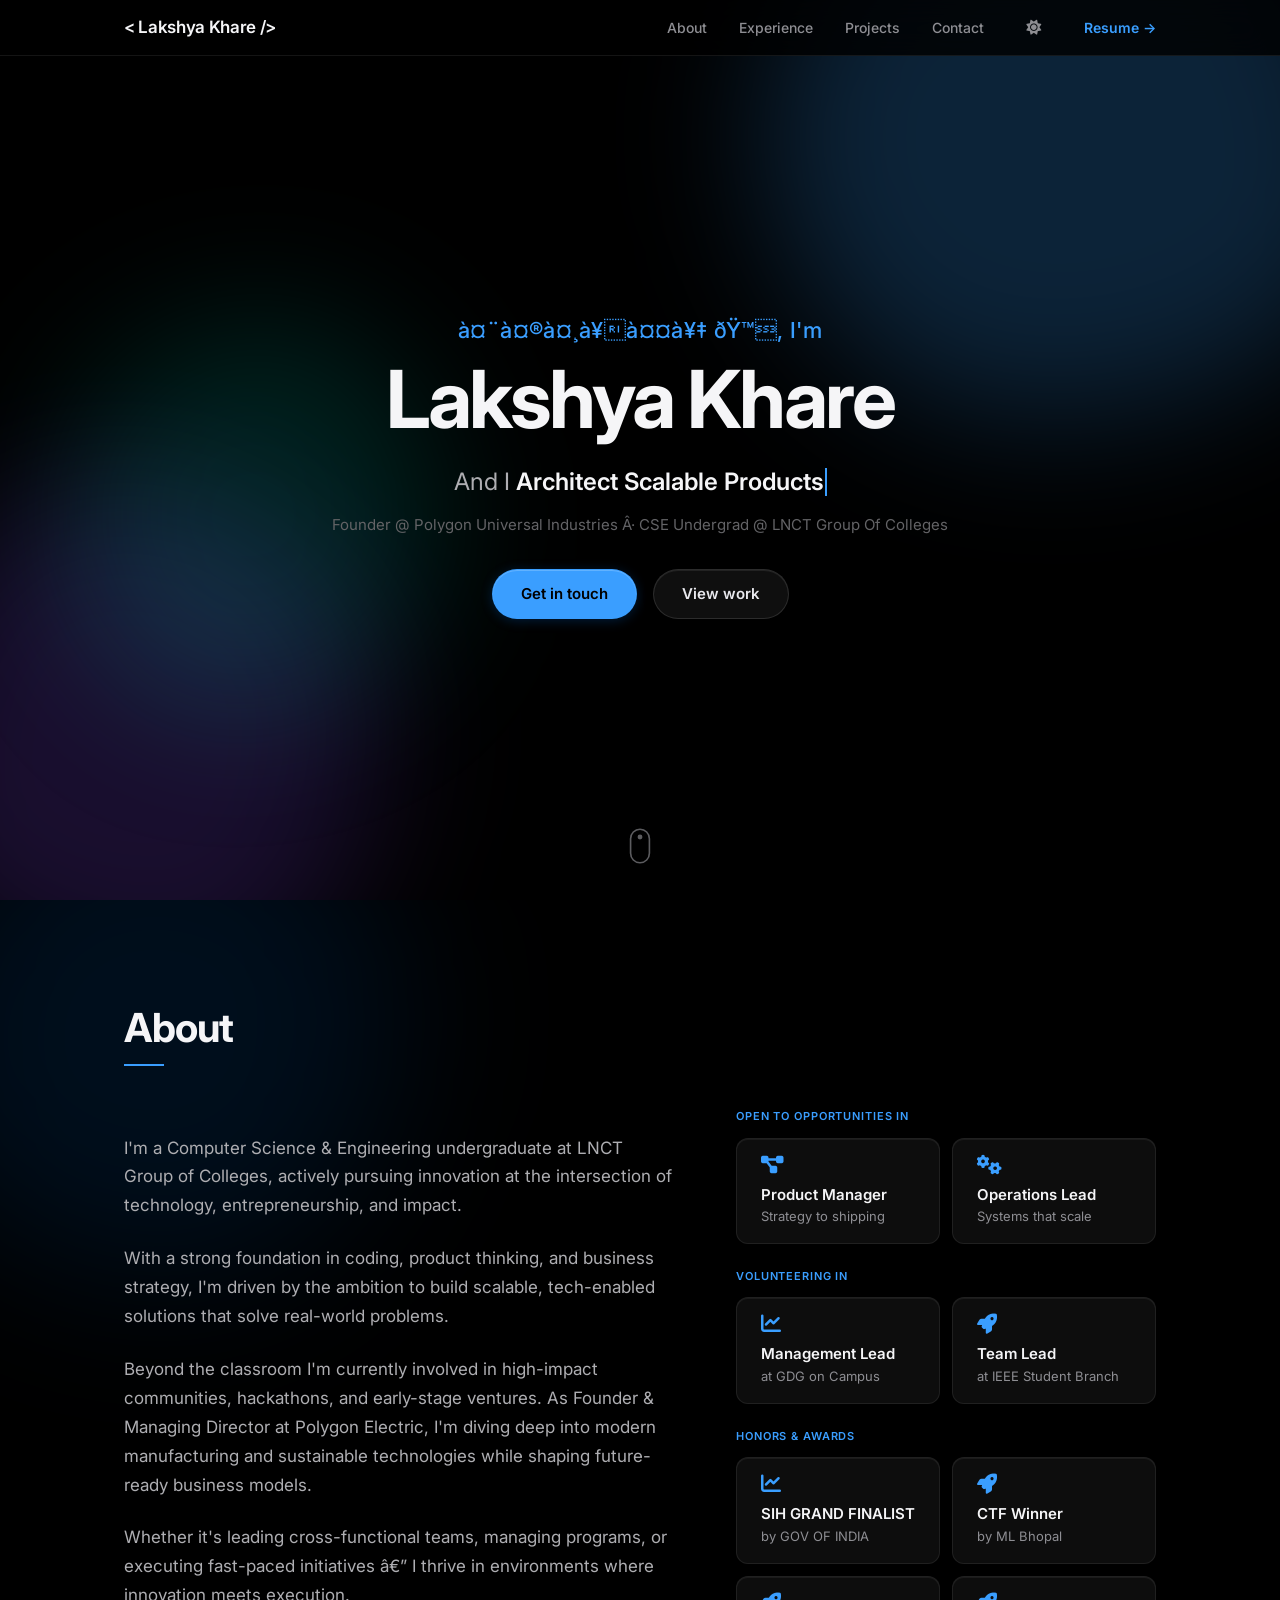
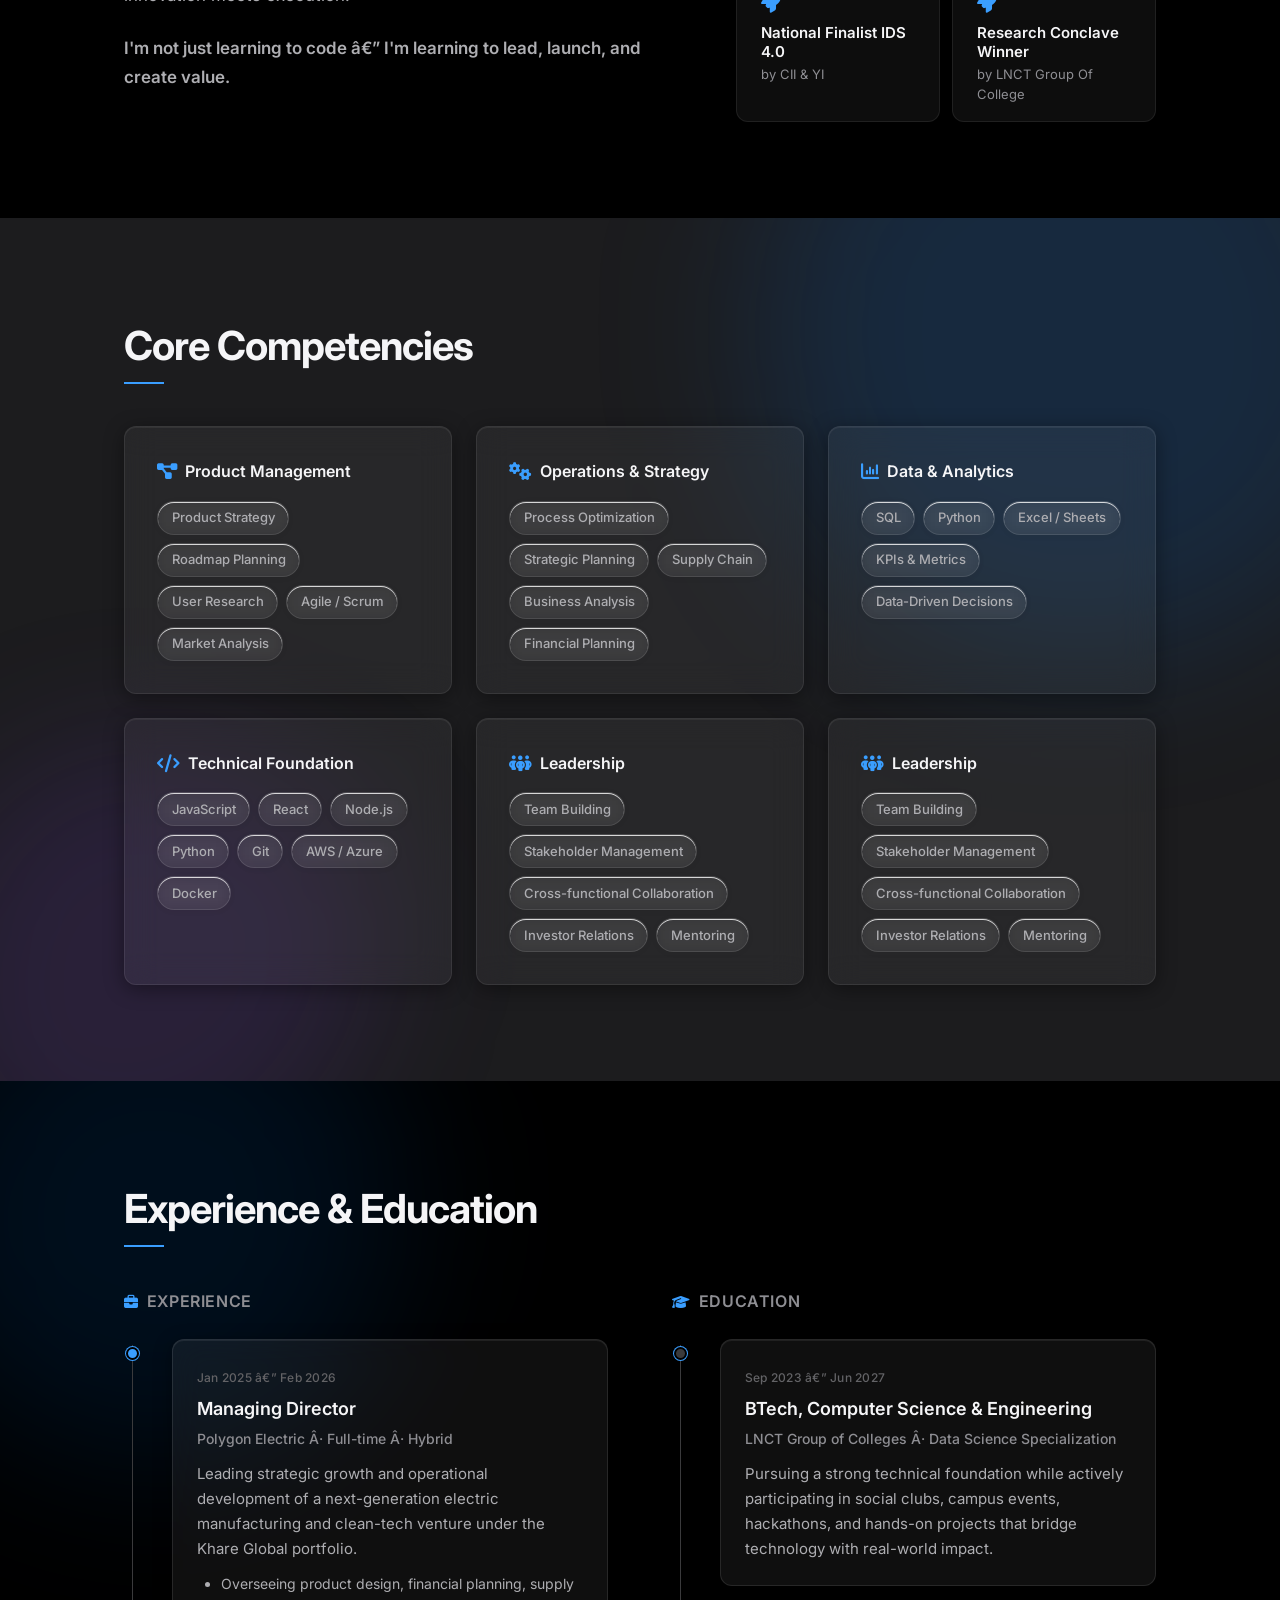
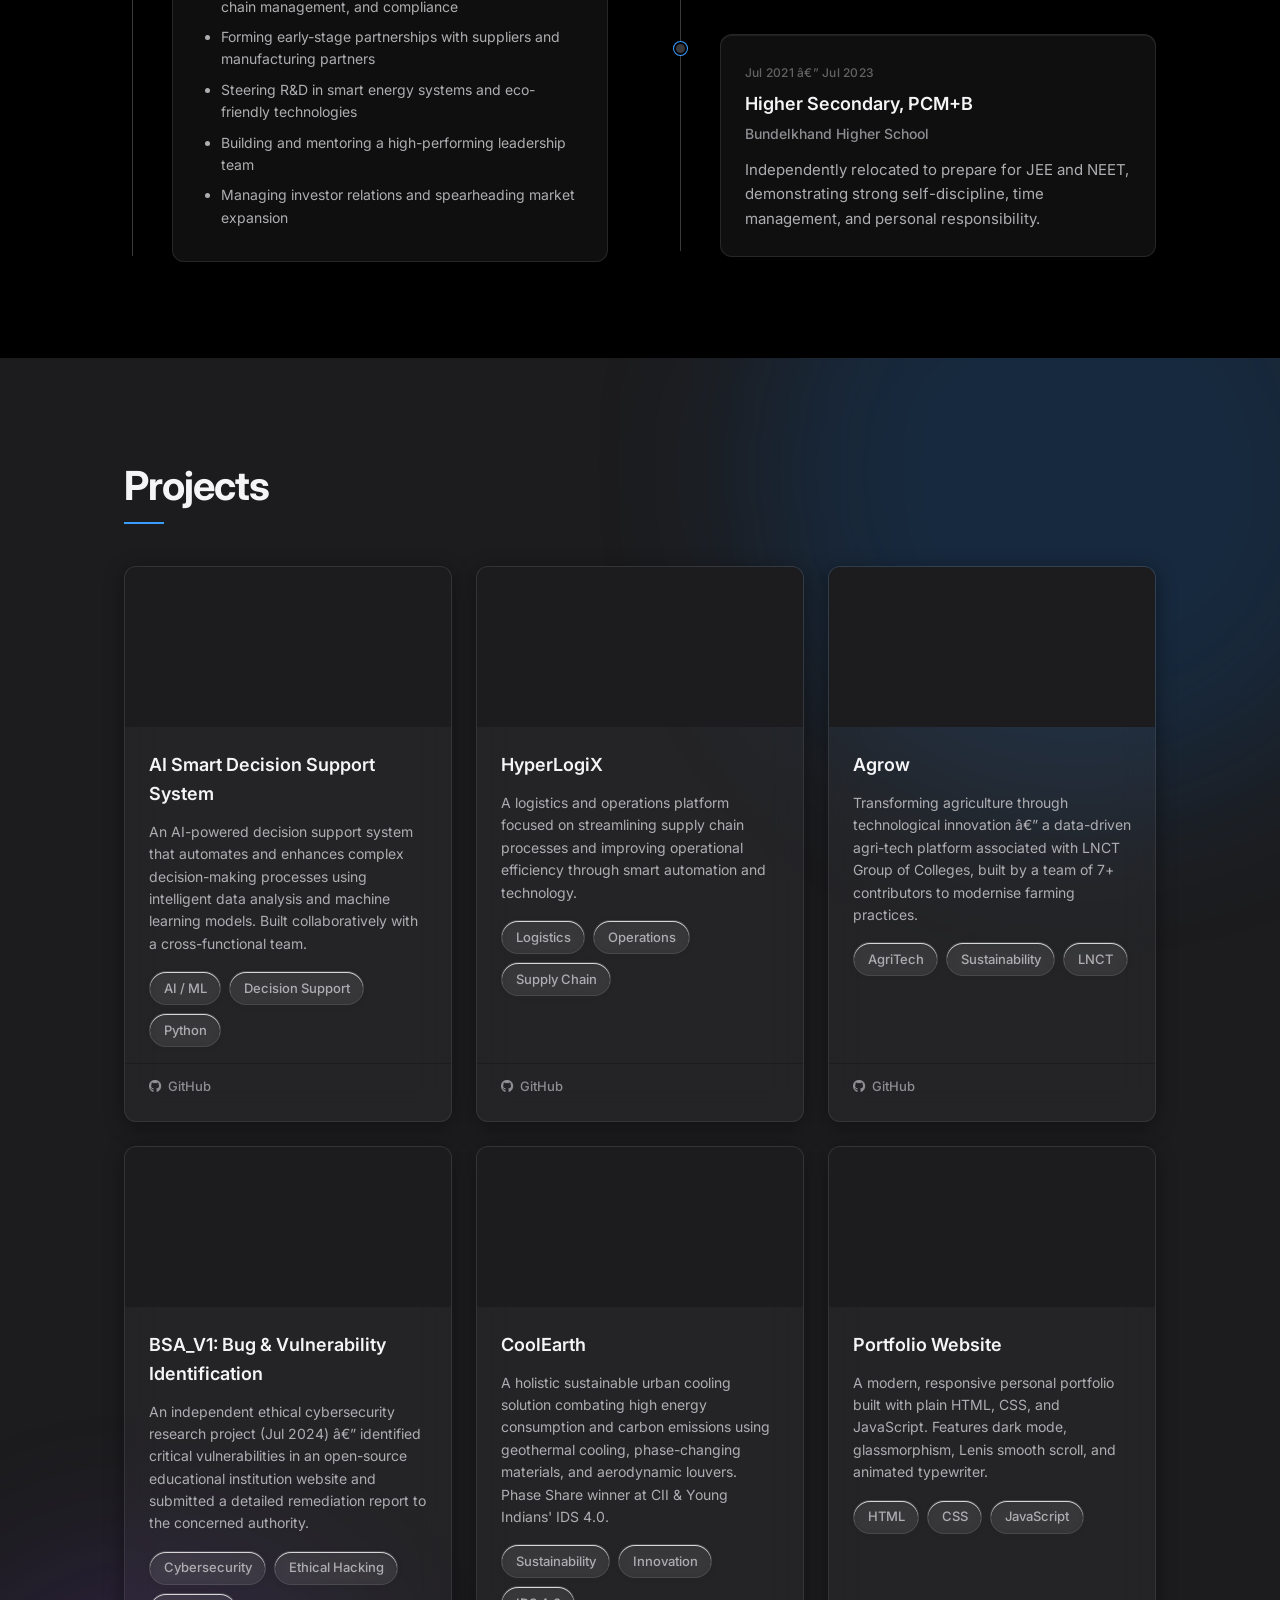
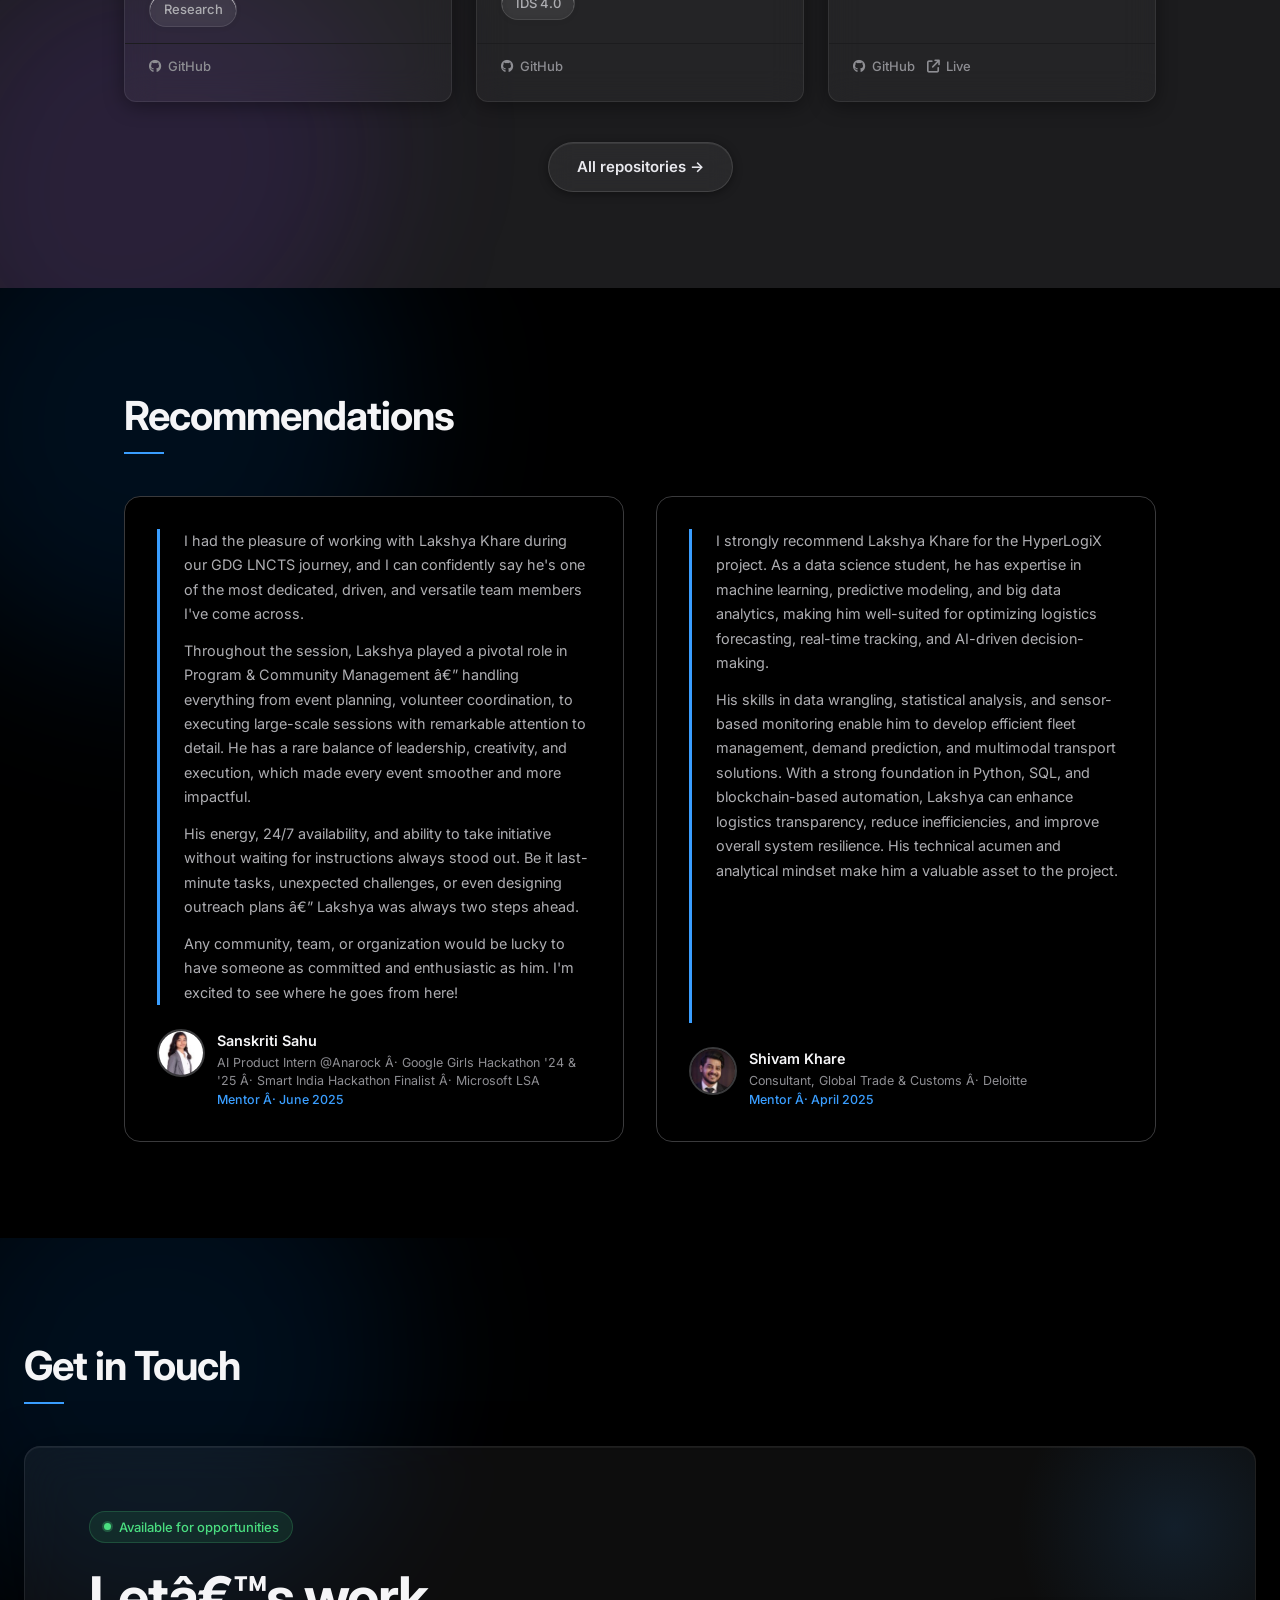
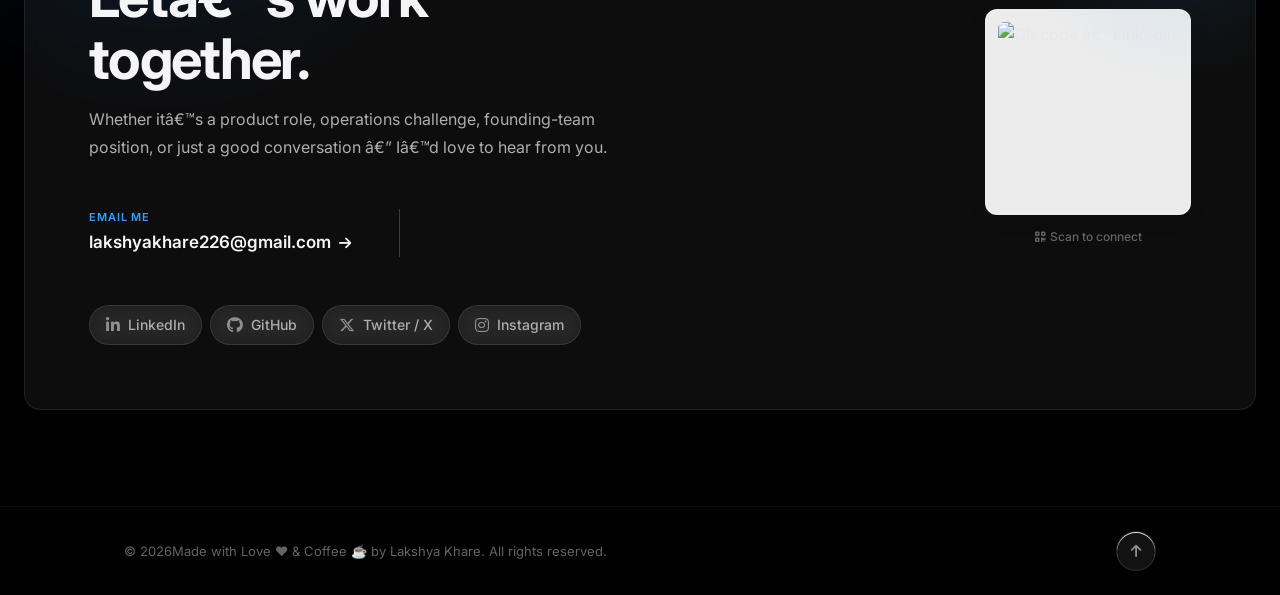
==== commit 2dc7020f: "fixes" ====
--- a/index.html
+++ b/index.html
@@ -6,7 +6,7 @@
   <meta name="google-site-verification" content="Xt_R1kIEN7TCaV0I1qk3eELz6HB2WXxAE1pU6d1gw8A">
 
   <!-- Primary Meta -->
-  <title>Lakshya Khare — Product &amp; Operations | CS @ LNCT</title>
+  <title>Lakshya Khare â€” Product &amp; Operations | CS @ LNCT</title>
   <meta name="description" content="Managing Director at Polygon Electric. CS undergrad at LNCT. I build products, lead operations, and create value at the intersection of technology and business.">
   <meta name="keywords" content="Lakshya Khare, Product Manager, Operations, Managing Director, Polygon Electric, Computer Science, LNCT, Portfolio">
   <meta name="author" content="Lakshya Khare">
@@ -15,14 +15,14 @@
   <!-- Open Graph -->
   <meta property="og:type" content="website">
   <meta property="og:url" content="https://lakshya-khare.github.io/Portfolio/">
-  <meta property="og:title" content="Lakshya Khare — Product &amp; Operations">
+  <meta property="og:title" content="Lakshya Khare â€” Product &amp; Operations">
   <meta property="og:description" content="Managing Director at Polygon Electric. CS undergrad building at the intersection of technology and business.">
   <meta property="og:image" content="https://lakshya-khare.github.io/Portfolio/assets/profile.png">
 
   <!-- Twitter -->
   <meta name="twitter:card" content="summary_large_image">
   <meta name="twitter:creator" content="@lakshya_khare">
-  <meta name="twitter:title" content="Lakshya Khare — Product &amp; Operations">
+  <meta name="twitter:title" content="Lakshya Khare â€” Product &amp; Operations">
   <meta name="twitter:description" content="Managing Director at Polygon Electric. CS undergrad building at the intersection of technology and business.">
 
   <!-- Canonical -->
@@ -67,7 +67,7 @@
   <!-- Scroll progress bar -->
   <div id="scroll-progress"></div>
 
-  <!-- ─── NAVBAR ─── -->
+  <!--  NAVBAR  -->
   <nav class="nav" id="nav">
     <div class="nav__inner">
       <a href="#" class="nav__logo">< Lakshya Khare /></Lakshya></a>
@@ -87,16 +87,16 @@
     </div>
   </nav>
 
-  <!-- ─── HERO ─── -->
+  <!--  HERO  -->
   <header class="hero" id="hero">
     <div class="hero__blob hero__blob--1"></div>
     <div class="hero__blob hero__blob--2"></div>
     <div class="hero__blob hero__blob--3"></div>
     <div class="hero__inner">
-      <p class="hero__greeting">नमस्ते 🙏, I'm</p>
+      <p class="hero__greeting">à¤¨à¤®à¤¸à¥à¤¤à¥‡ ðŸ™, I'm</p>
       <h1 class="hero__name">Lakshya Khare</h1>
       <p class="hero__tagline">And I <span class="hero__rotate" data-words='["Architect Scalable Products.","Unlock Business Value Through Data.","Translate Data Into Strategy."]'>build products.</span></p>
-      <p class="hero__sub">Founder @ Polygon Universal Industries · CSE Undergrad @ LNCT Group Of Colleges</p>
+      <p class="hero__sub">Founder @ Polygon Universal Industries Â· CSE Undergrad @ LNCT Group Of Colleges</p>
       <div class="hero__actions">
         <a href="#contact" class="btn btn--dark">Get in touch</a>
         <a href="#projects" class="btn btn--outline">View work</a>
@@ -112,7 +112,7 @@
 
   <main>
 
-    <!-- ─── ABOUT ─── -->
+    <!--  ABOUT  -->
     <section class="section reveal" id="about">
       <div class="container">
         <h2 class="section__title">About</h2>
@@ -121,8 +121,8 @@
             <p>I'm a Computer Science & Engineering undergraduate at LNCT Group of Colleges, actively pursuing innovation at the intersection of technology, entrepreneurship, and impact.</p>
             <p>With a strong foundation in coding, product thinking, and business strategy, I'm driven by the ambition to build scalable, tech-enabled solutions that solve real-world problems.</p>
             <p>Beyond the classroom I'm currently involved in high-impact communities, hackathons, and early-stage ventures. As Founder & Managing Director at Polygon Electric, I'm diving deep into modern manufacturing and sustainable technologies while shaping future-ready business models.</p>
-            <p>Whether it's leading cross-functional teams, managing programs, or executing fast-paced initiatives — I thrive in environments where innovation meets execution.</p>
-            <p class="about__highlight">I'm not just learning to code — I'm learning to lead, launch, and create value.</p>
+            <p>Whether it's leading cross-functional teams, managing programs, or executing fast-paced initiatives â€” I thrive in environments where innovation meets execution.</p>
+            <p class="about__highlight">I'm not just learning to code â€” I'm learning to lead, launch, and create value.</p>
           </div>
           <div class="about__facts">
             <div class="role-group">
@@ -185,7 +185,7 @@
       </div>
     </section>
 
-    <!-- ─── SKILLS ─── -->
+    <!--  SKILLS  -->
     <section class="section section--alt reveal" id="skills">
       <div class="container">
         <h2 class="section__title">Core Competencies</h2>
@@ -230,7 +230,7 @@
       </div>
     </section>
 
-    <!-- ─── EXPERIENCE & EDUCATION ─── -->
+    <!--  EXPERIENCE & EDUCATION  -->
     <section class="section reveal" id="experience">
       <div class="container">
         <h2 class="section__title">Experience &amp; Education</h2>
@@ -244,9 +244,9 @@
               <article class="timeline__item reveal-left">
                 <div class="timeline__dot"></div>
                 <div class="timeline__card">
-                  <span class="timeline__date">Jan 2025 — Feb 2026</span>
+                  <span class="timeline__date">Jan 2025 â€” Feb 2026</span>
                   <h3>Managing Director</h3>
-                  <h4>Polygon Electric · Full-time · Hybrid</h4>
+                  <h4>Polygon Electric Â· Full-time Â· Hybrid</h4>
                   <p>Leading strategic growth and operational development of a next-generation electric manufacturing and clean-tech venture under the Khare Global portfolio.</p>
                   <ul>
                     <li>Overseeing product design, financial planning, supply chain management, and compliance</li>
@@ -269,9 +269,9 @@
               <article class="timeline__item reveal-left">
                 <div class="timeline__dot timeline__dot--muted"></div>
                 <div class="timeline__card">
-                  <span class="timeline__date">Sep 2023 — Jun 2027</span>
+                  <span class="timeline__date">Sep 2023 â€” Jun 2027</span>
                   <h3>BTech, Computer Science &amp; Engineering</h3>
-                  <h4>LNCT Group of Colleges · Data Science Specialization</h4>
+                  <h4>LNCT Group of Colleges Â· Data Science Specialization</h4>
                   <p>Pursuing a strong technical foundation while actively participating in social clubs, campus events, hackathons, and hands-on projects that bridge technology with real-world impact.</p>
                 </div>
               </article>
@@ -279,7 +279,7 @@
               <article class="timeline__item reveal-left">
                 <div class="timeline__dot timeline__dot--muted"></div>
                 <div class="timeline__card">
-                  <span class="timeline__date">Jul 2021 — Jul 2023</span>
+                  <span class="timeline__date">Jul 2021 â€” Jul 2023</span>
                   <h3>Higher Secondary, PCM+B</h3>
                   <h4>Bundelkhand Higher School</h4>
                   <p>Independently relocated to prepare for JEE and NEET, demonstrating strong self-discipline, time management, and personal responsibility.</p>
@@ -292,7 +292,7 @@
       </div>
     </section>
 
-    <!-- ─── PROJECTS ─── -->
+    <!--  PROJECTS  -->
     <section class="section section--alt reveal" id="projects">
       <div class="container">
         <h2 class="section__title">Projects</h2>
@@ -330,7 +330,7 @@
             <div class="project-card__cover" style="background-image:url('https://images.unsplash.com/photo-1574323347407-f5e1ad6d020b?w=600&q=80')" aria-hidden="true"></div>
             <div class="project-card__body">
               <h3>Agrow</h3>
-              <p>Transforming agriculture through technological innovation — a data-driven agri-tech platform associated with LNCT Group of Colleges, built by a team of 7+ contributors to modernise farming practices.</p>
+              <p>Transforming agriculture through technological innovation â€” a data-driven agri-tech platform associated with LNCT Group of Colleges, built by a team of 7+ contributors to modernise farming practices.</p>
               <div class="tags">
                 <span>AgriTech</span><span>Sustainability</span><span>LNCT</span>
               </div>
@@ -344,7 +344,7 @@
             <div class="project-card__cover" style="background-image:url('https://images.unsplash.com/photo-1555949963-ff9fe0c870eb?w=600&q=80')" aria-hidden="true"></div>
             <div class="project-card__body">
               <h3>BSA_V1: Bug &amp; Vulnerability Identification</h3>
-              <p>An independent ethical cybersecurity research project (Jul 2024) — identified critical vulnerabilities in an open-source educational institution website and submitted a detailed remediation report to the concerned authority.</p>
+              <p>An independent ethical cybersecurity research project (Jul 2024) â€” identified critical vulnerabilities in an open-source educational institution website and submitted a detailed remediation report to the concerned authority.</p>
               <div class="tags">
                 <span>Cybersecurity</span><span>Ethical Hacking</span><span>Research</span>
               </div>
@@ -390,7 +390,7 @@
       </div>
     </section>
 
-    <!-- ─── RECOMMENDATIONS ─── -->
+    <!--  RECOMMENDATIONS  -->
     <section class="section reveal" id="recommendations">
       <div class="container">
         <h2 class="section__title">Recommendations</h2>
@@ -399,16 +399,16 @@
           <figure class="rec-card">
             <blockquote class="rec-card__quote">
               <p>I had the pleasure of working with Lakshya Khare during our GDG LNCTS journey, and I can confidently say he's one of the most dedicated, driven, and versatile team members I've come across.</p>
-              <p>Throughout the session, Lakshya played a pivotal role in Program &amp; Community Management — handling everything from event planning, volunteer coordination, to executing large-scale sessions with remarkable attention to detail. He has a rare balance of leadership, creativity, and execution, which made every event smoother and more impactful.</p>
-              <p>His energy, 24/7 availability, and ability to take initiative without waiting for instructions always stood out. Be it last-minute tasks, unexpected challenges, or even designing outreach plans — Lakshya was always two steps ahead.</p>
+              <p>Throughout the session, Lakshya played a pivotal role in Program &amp; Community Management â€” handling everything from event planning, volunteer coordination, to executing large-scale sessions with remarkable attention to detail. He has a rare balance of leadership, creativity, and execution, which made every event smoother and more impactful.</p>
+              <p>His energy, 24/7 availability, and ability to take initiative without waiting for instructions always stood out. Be it last-minute tasks, unexpected challenges, or even designing outreach plans â€” Lakshya was always two steps ahead.</p>
               <p>Any community, team, or organization would be lucky to have someone as committed and enthusiastic as him. I'm excited to see where he goes from here!</p>
             </blockquote>
             <figcaption class="rec-card__author">
               <img class="rec-card__avatar" src="assets/sanskriti.jpg" alt="Sanskriti Sahu">
               <div>
                 <strong>Sanskriti Sahu</strong>
-                <span>AI Product Intern @Anarock · Google Girls Hackathon '24 &amp; '25 · Smart India Hackathon Finalist · Microsoft LSA</span>
-                <span class="rec-card__relation">Mentor · June 2025</span>
+                <span>AI Product Intern @Anarock Â· Google Girls Hackathon '24 &amp; '25 Â· Smart India Hackathon Finalist Â· Microsoft LSA</span>
+                <span class="rec-card__relation">Mentor Â· June 2025</span>
               </div>
             </figcaption>
           </figure>
@@ -422,8 +422,8 @@
               <img class="rec-card__avatar" src="assets/shivam.jpg" alt="Shivam Khare">
               <div>
                 <strong>Shivam Khare</strong>
-                <span>Consultant, Global Trade &amp; Customs · Deloitte</span>
-                <span class="rec-card__relation">Mentor · April 2025</span>
+                <span>Consultant, Global Trade &amp; Customs Â· Deloitte</span>
+                <span class="rec-card__relation">Mentor Â· April 2025</span>
               </div>
             </figcaption>
           </figure>
@@ -432,7 +432,7 @@
       </div>
     </section>
 
-    <!-- ─── CONTACT ─── -->
+    <!--  CONTACT  -->
     <section class="section reveal" id="contact">
       <div class="container contact-container">
         <h2 class="section__title">Get in Touch</h2>
@@ -441,8 +441,8 @@
           <!-- Top: headline + status -->
           <div class="contact__head">
             <span class="contact__status"><span class="contact__status-dot"></span>Available for opportunities</span>
-            <h2 class="contact__headline">Let’s work<br>together.</h2>
-            <p class="contact__intro">Whether it’s a product role, operations challenge, founding-team position, or just a good conversation — I’d love to hear from you.</p>
+            <h2 class="contact__headline">Letâ€™s work<br>together.</h2>
+            <p class="contact__intro">Whether itâ€™s a product role, operations challenge, founding-team position, or just a good conversation â€” Iâ€™d love to hear from you.</p>
           </div>
 
           <!-- Bottom: email + socials -->
@@ -475,7 +475,7 @@
             <a href="https://linkedin.com/in/lakshyakhare" target="_blank" rel="noopener noreferrer" class="contact__qr-wrap" aria-label="Scan to connect on LinkedIn">
               <img
                 src="https://api.qrserver.com/v1/create-qr-code/?size=200x200&margin=12&data=https://linkedin.com/in/lakshyakhare"
-                alt="QR code — LinkedIn"
+                alt="QR code â€” LinkedIn"
                 width="200"
                 height="200"
                 class="contact__qr-img"
@@ -489,10 +489,10 @@
     </section>
   </main>
 
-  <!-- ─── FOOTER ─── -->
+  <!--  FOOTER  -->
   <footer class="footer">
     <div class="container footer__inner">
-      <p>&copy; <span id="year"></span> Lakshya Khare. All rights reserved.</p>
+      <p>&copy; <span id="year"></span>Made with Love ❤️ & Coffee ☕ by Lakshya Khare. All rights reserved.</p>
       <a href="#" class="footer__top" aria-label="Back to top"><i class="fa-solid fa-arrow-up"></i></a>
     </div>
   </footer>
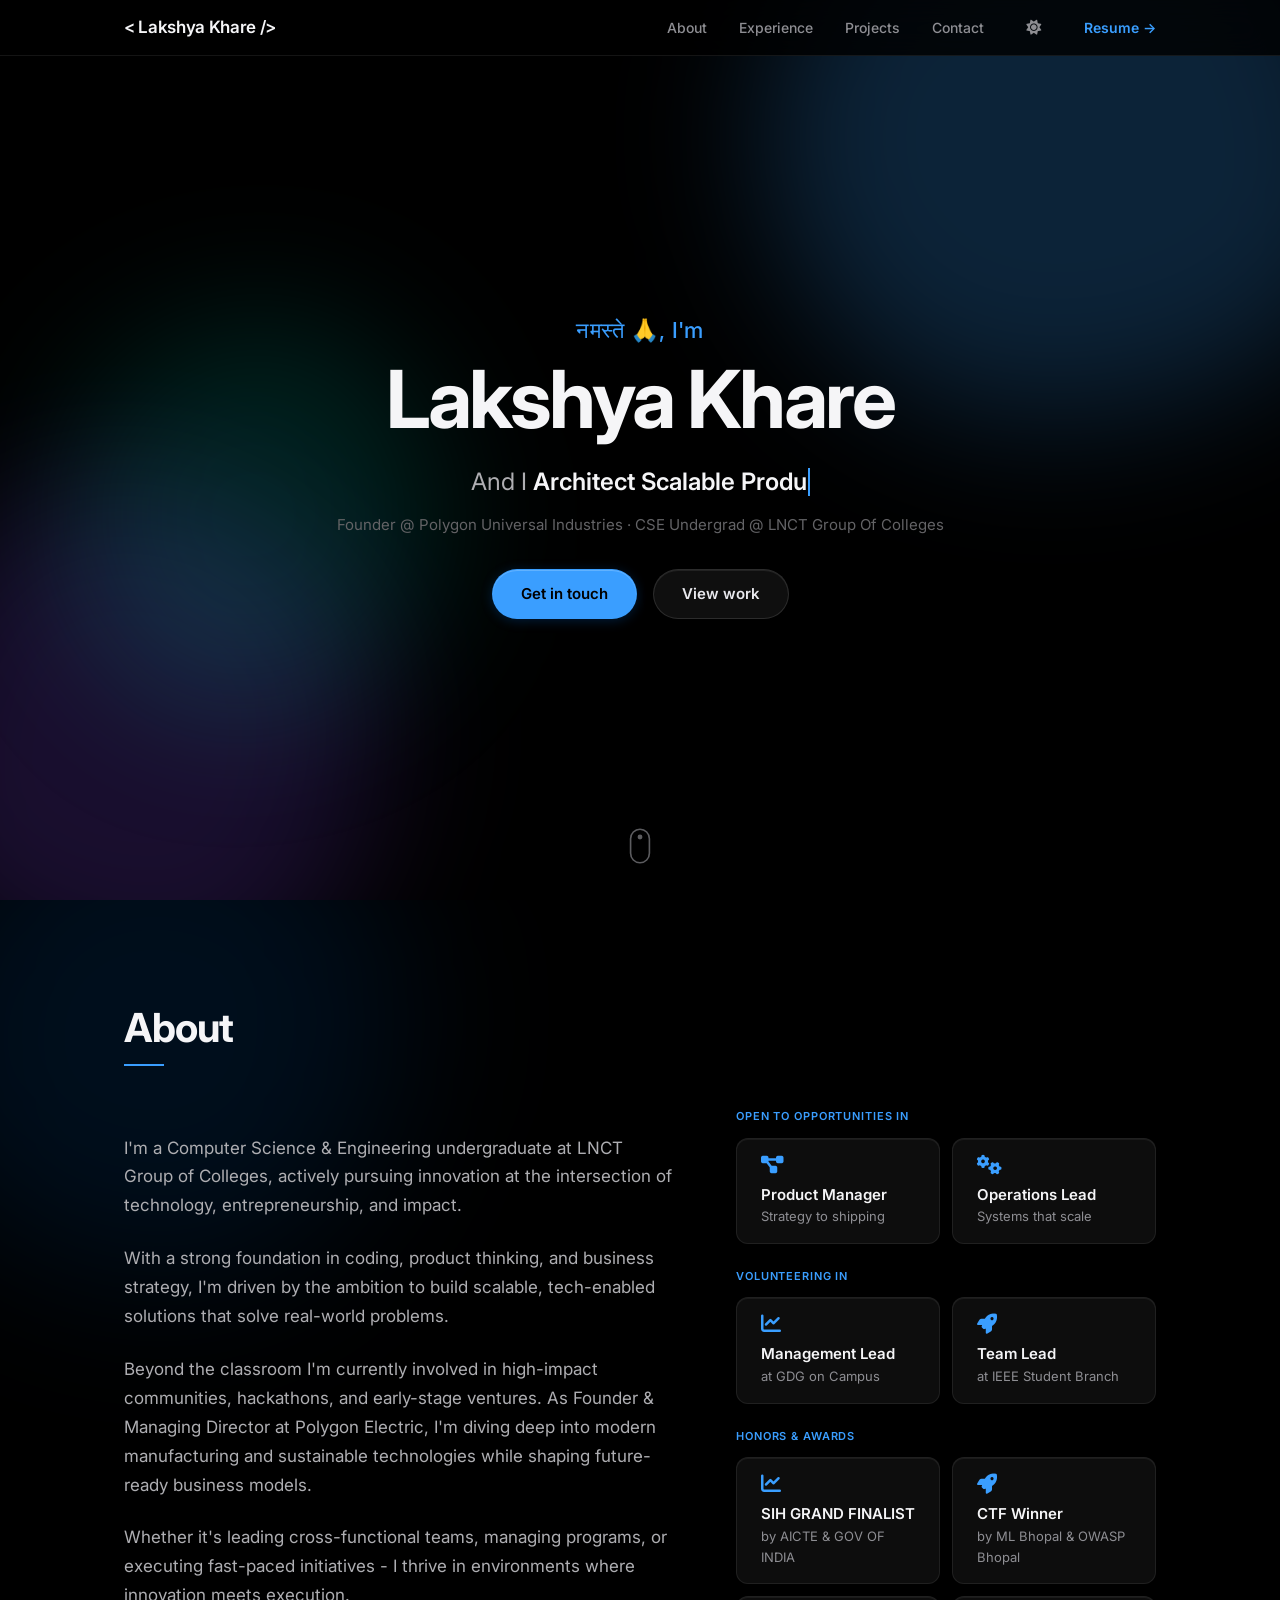
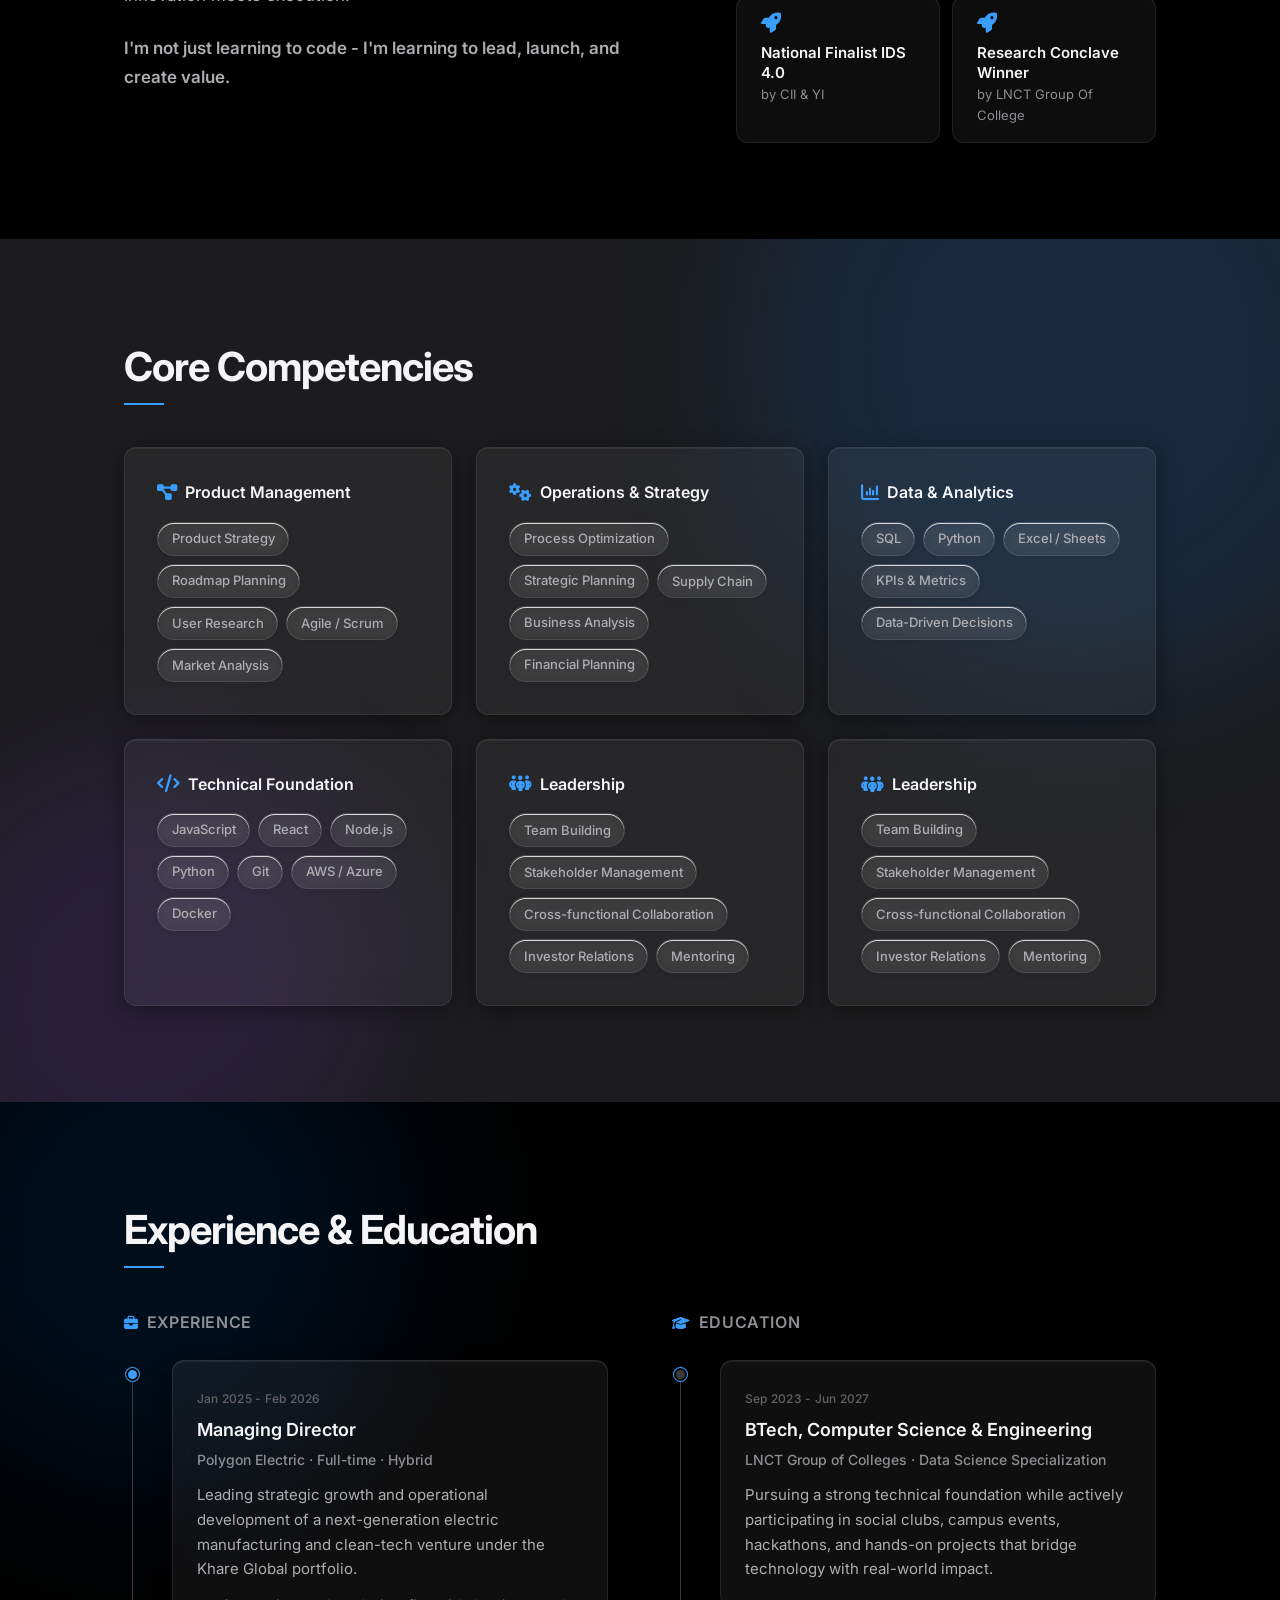
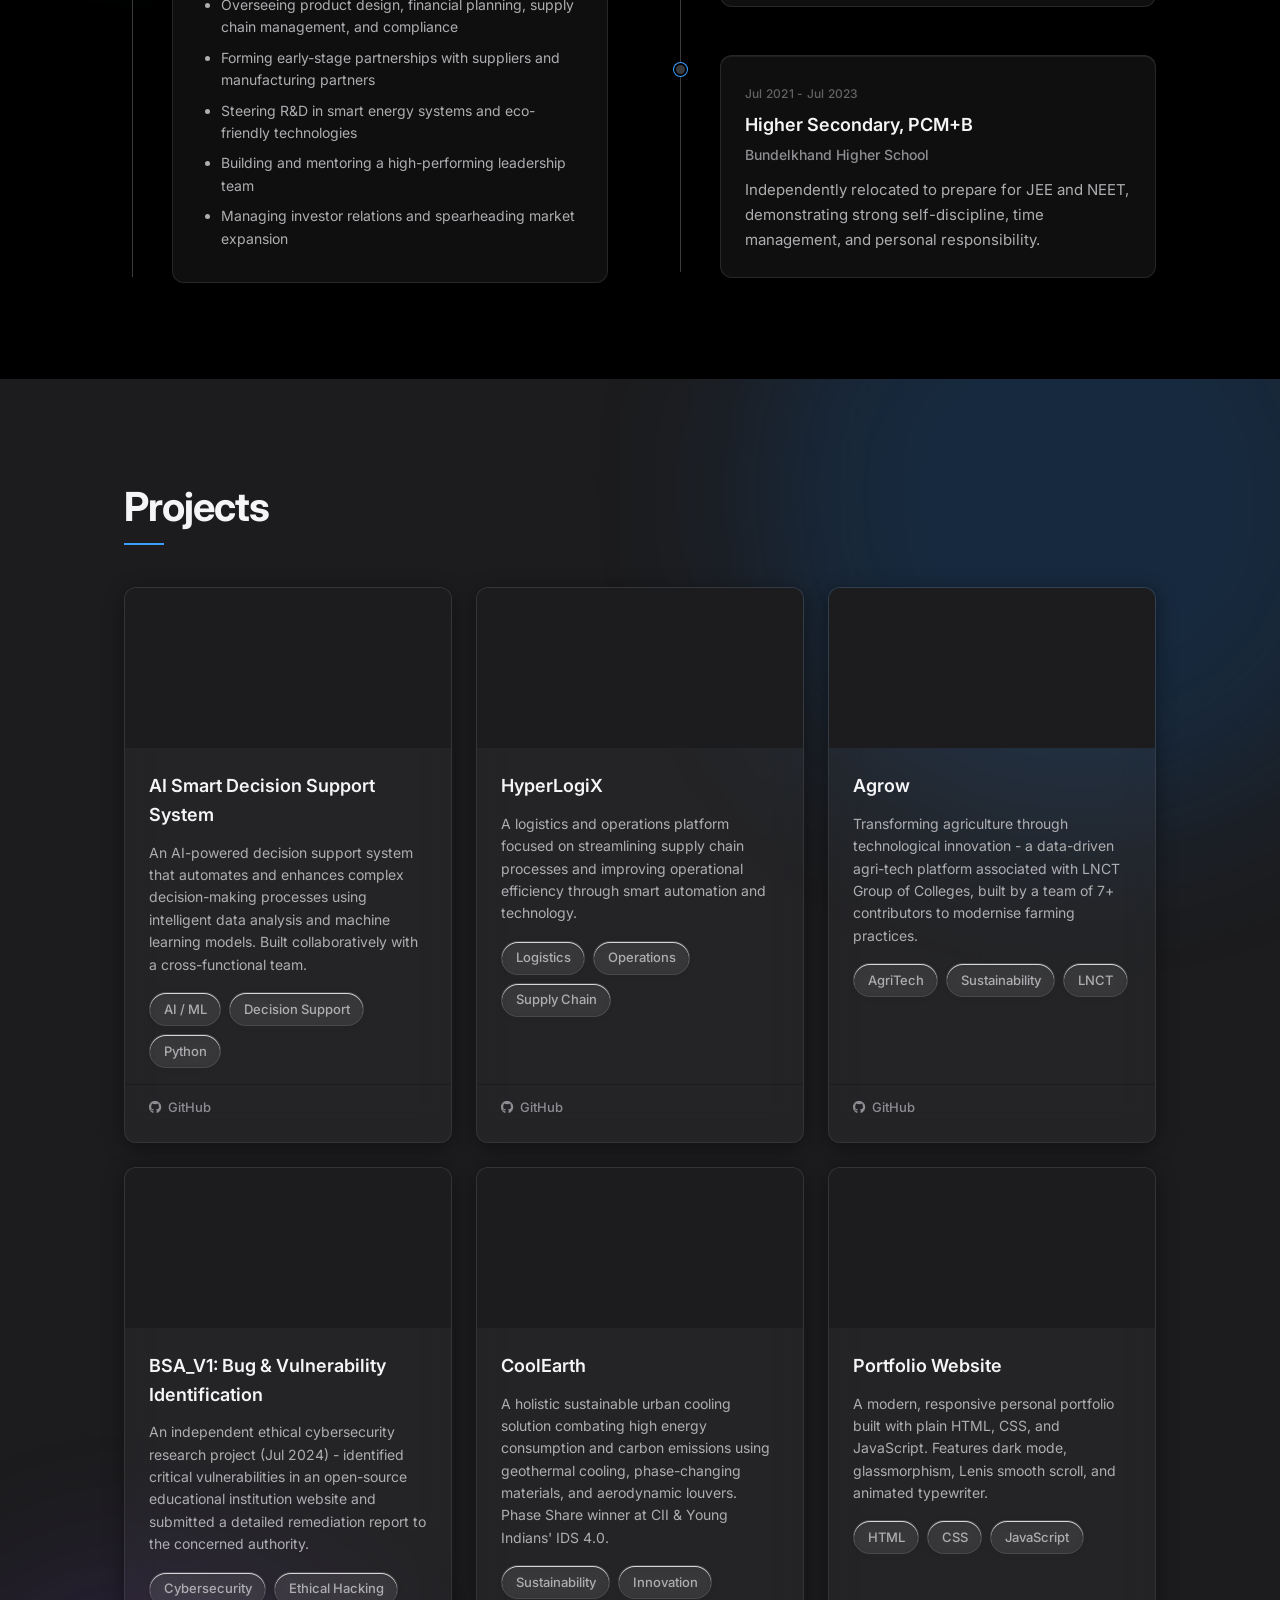
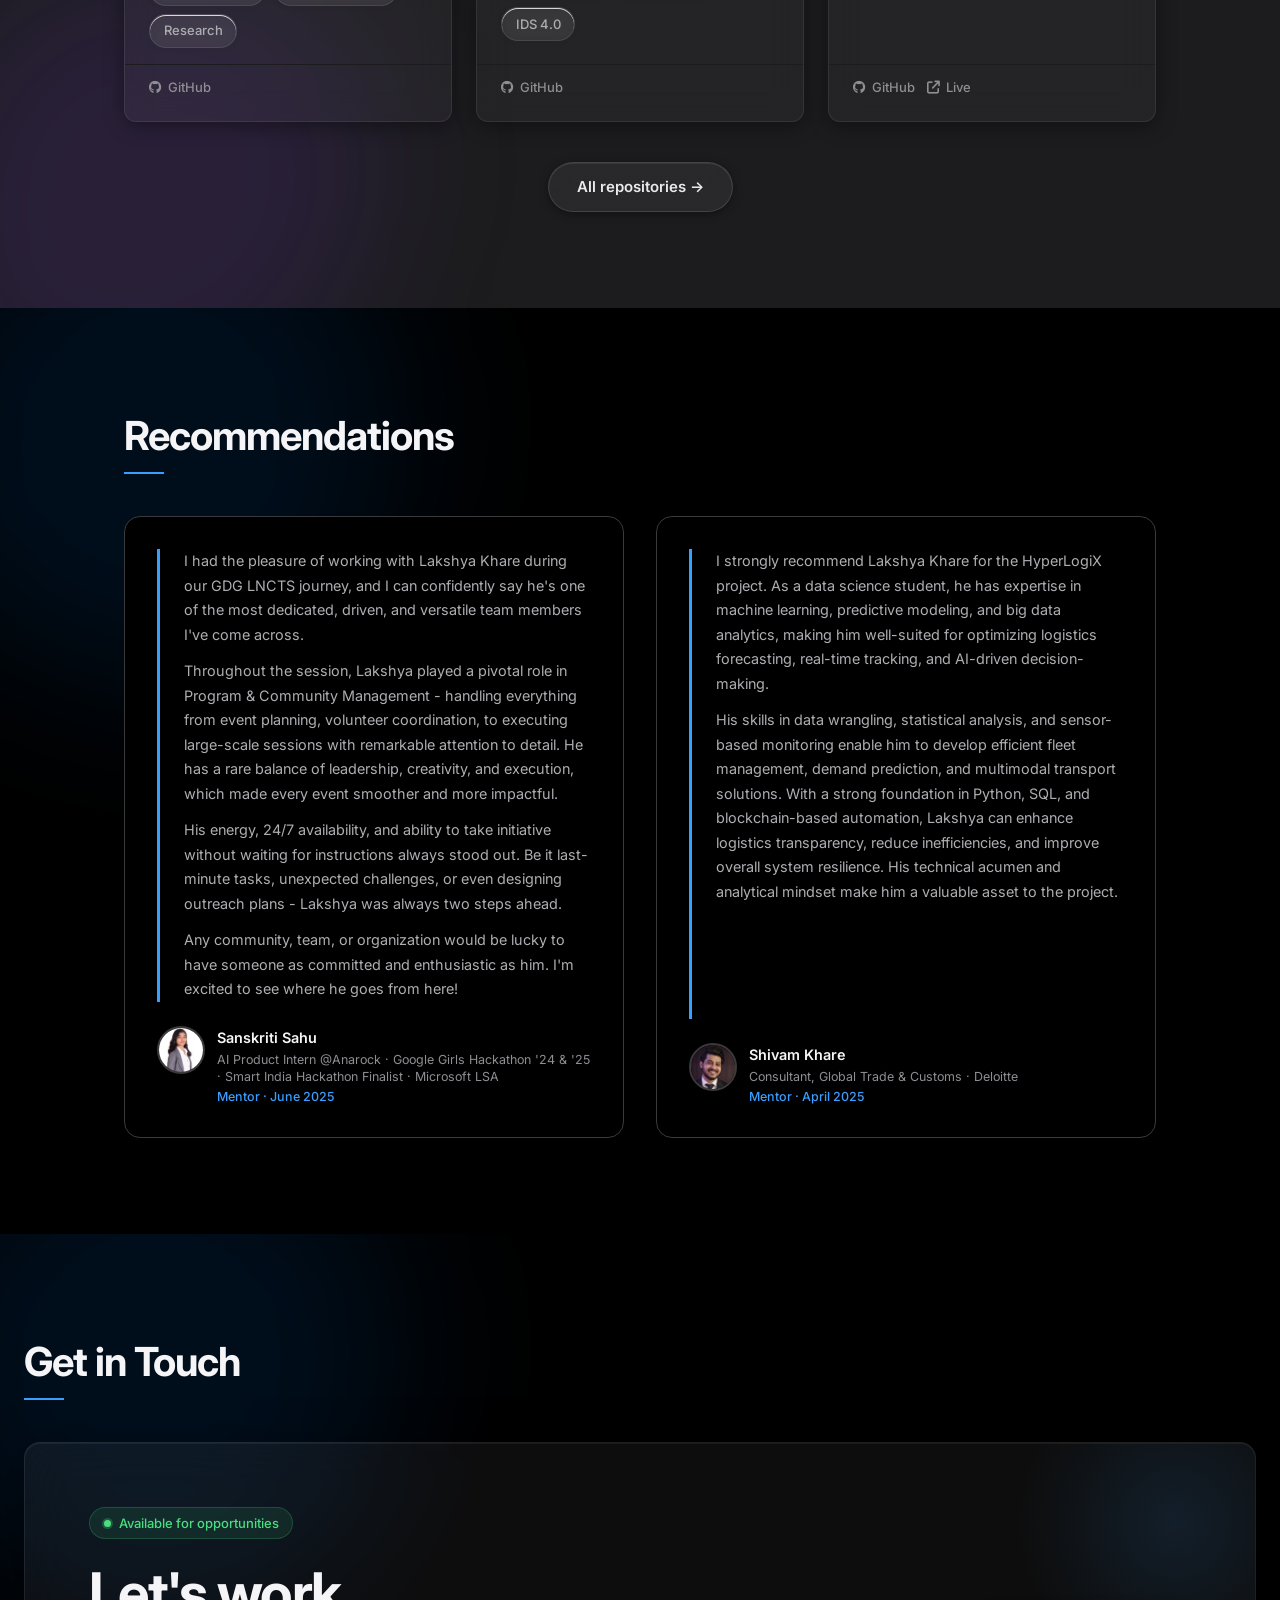
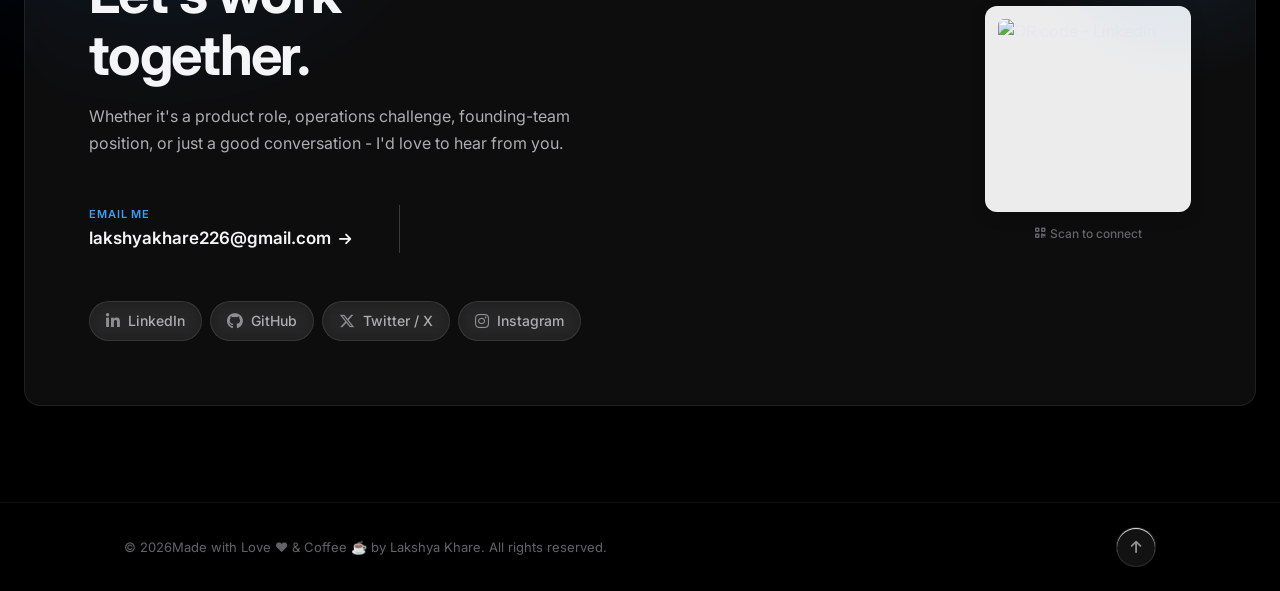
==== commit 4122c7c4: "fixes" ====
--- a/index.html
+++ b/index.html
@@ -6,7 +6,7 @@
   <meta name="google-site-verification" content="Xt_R1kIEN7TCaV0I1qk3eELz6HB2WXxAE1pU6d1gw8A">
 
   <!-- Primary Meta -->
-  <title>Lakshya Khare â€” Product &amp; Operations | CS @ LNCT</title>
+  <title>Lakshya Khare | CSE @ LNCT</title>
   <meta name="description" content="Managing Director at Polygon Electric. CS undergrad at LNCT. I build products, lead operations, and create value at the intersection of technology and business.">
   <meta name="keywords" content="Lakshya Khare, Product Manager, Operations, Managing Director, Polygon Electric, Computer Science, LNCT, Portfolio">
   <meta name="author" content="Lakshya Khare">
@@ -15,14 +15,14 @@
   <!-- Open Graph -->
   <meta property="og:type" content="website">
   <meta property="og:url" content="https://lakshya-khare.github.io/Portfolio/">
-  <meta property="og:title" content="Lakshya Khare â€” Product &amp; Operations">
+  <meta property="og:title" content="Lakshya Khare - Product &amp; Operations">
   <meta property="og:description" content="Managing Director at Polygon Electric. CS undergrad building at the intersection of technology and business.">
   <meta property="og:image" content="https://lakshya-khare.github.io/Portfolio/assets/profile.png">
 
   <!-- Twitter -->
   <meta name="twitter:card" content="summary_large_image">
   <meta name="twitter:creator" content="@lakshya_khare">
-  <meta name="twitter:title" content="Lakshya Khare â€” Product &amp; Operations">
+  <meta name="twitter:title" content="Lakshya Khare - Product &amp; Operations">
   <meta name="twitter:description" content="Managing Director at Polygon Electric. CS undergrad building at the intersection of technology and business.">
 
   <!-- Canonical -->
@@ -82,7 +82,7 @@
         <li><a href="#projects" class="nav__link">Projects</a></li>
         <li><a href="#contact" class="nav__link">Contact</a></li>
         <li><button class="nav__theme" id="themeToggle" aria-label="Toggle dark mode"><i class="fa-solid fa-moon" id="themeIcon"></i></button></li>
-        <li><a href="https://drive.google.com/file/d/1sCvSSGiELbBNdGLNQXe_jaoYnPpBohVb/view?usp=drivesdk" class="nav__link nav__resume" target="_blank" rel="noopener noreferrer">Resume &rarr;</a></li>
+        <li><a href="assets/resume.pdf" class="nav__link nav__resume" target="_blank" rel="noopener noreferrer">Resume &rarr;</a></li>
       </ul>
     </div>
   </nav>
@@ -93,10 +93,10 @@
     <div class="hero__blob hero__blob--2"></div>
     <div class="hero__blob hero__blob--3"></div>
     <div class="hero__inner">
-      <p class="hero__greeting">à¤¨à¤®à¤¸à¥à¤¤à¥‡ ðŸ™, I'm</p>
+      <p class="hero__greeting">नमस्ते 🙏, I'm</p>
       <h1 class="hero__name">Lakshya Khare</h1>
       <p class="hero__tagline">And I <span class="hero__rotate" data-words='["Architect Scalable Products.","Unlock Business Value Through Data.","Translate Data Into Strategy."]'>build products.</span></p>
-      <p class="hero__sub">Founder @ Polygon Universal Industries Â· CSE Undergrad @ LNCT Group Of Colleges</p>
+      <p class="hero__sub">Founder @ Polygon Universal Industries · CSE Undergrad @ LNCT Group Of Colleges</p>
       <div class="hero__actions">
         <a href="#contact" class="btn btn--dark">Get in touch</a>
         <a href="#projects" class="btn btn--outline">View work</a>
@@ -121,8 +121,8 @@
             <p>I'm a Computer Science & Engineering undergraduate at LNCT Group of Colleges, actively pursuing innovation at the intersection of technology, entrepreneurship, and impact.</p>
             <p>With a strong foundation in coding, product thinking, and business strategy, I'm driven by the ambition to build scalable, tech-enabled solutions that solve real-world problems.</p>
             <p>Beyond the classroom I'm currently involved in high-impact communities, hackathons, and early-stage ventures. As Founder & Managing Director at Polygon Electric, I'm diving deep into modern manufacturing and sustainable technologies while shaping future-ready business models.</p>
-            <p>Whether it's leading cross-functional teams, managing programs, or executing fast-paced initiatives â€” I thrive in environments where innovation meets execution.</p>
-            <p class="about__highlight">I'm not just learning to code â€” I'm learning to lead, launch, and create value.</p>
+            <p>Whether it's leading cross-functional teams, managing programs, or executing fast-paced initiatives - I thrive in environments where innovation meets execution.</p>
+            <p class="about__highlight">I'm not just learning to code - I'm learning to lead, launch, and create value.</p>
           </div>
           <div class="about__facts">
             <div class="role-group">
@@ -161,12 +161,12 @@
                 <div class="role-card">
                   <i class="fa-solid fa-chart-line role-card__icon"></i>
                   <strong class="role-card__title">SIH GRAND FINALIST</strong>
-                  <span class="role-card__sub">by GOV OF INDIA</span>
+                  <span class="role-card__sub">by AICTE & GOV OF INDIA</span>
                 </div>
                 <div class="role-card">
                   <i class="fa-solid fa-rocket role-card__icon"></i>
                   <strong class="role-card__title">CTF Winner</strong>
-                  <span class="role-card__sub">by ML Bhopal</span>
+                  <span class="role-card__sub">by ML Bhopal & OWASP Bhopal</span>
                 </div>
                 <div class="role-card">
                   <i class="fa-solid fa-rocket role-card__icon"></i>
@@ -244,9 +244,9 @@
               <article class="timeline__item reveal-left">
                 <div class="timeline__dot"></div>
                 <div class="timeline__card">
-                  <span class="timeline__date">Jan 2025 â€” Feb 2026</span>
+                  <span class="timeline__date">Jan 2025 - Feb 2026</span>
                   <h3>Managing Director</h3>
-                  <h4>Polygon Electric Â· Full-time Â· Hybrid</h4>
+                  <h4>Polygon Electric · Full-time · Hybrid</h4>
                   <p>Leading strategic growth and operational development of a next-generation electric manufacturing and clean-tech venture under the Khare Global portfolio.</p>
                   <ul>
                     <li>Overseeing product design, financial planning, supply chain management, and compliance</li>
@@ -269,9 +269,9 @@
               <article class="timeline__item reveal-left">
                 <div class="timeline__dot timeline__dot--muted"></div>
                 <div class="timeline__card">
-                  <span class="timeline__date">Sep 2023 â€” Jun 2027</span>
+                  <span class="timeline__date">Sep 2023 - Jun 2027</span>
                   <h3>BTech, Computer Science &amp; Engineering</h3>
-                  <h4>LNCT Group of Colleges Â· Data Science Specialization</h4>
+                  <h4>LNCT Group of Colleges · Data Science Specialization</h4>
                   <p>Pursuing a strong technical foundation while actively participating in social clubs, campus events, hackathons, and hands-on projects that bridge technology with real-world impact.</p>
                 </div>
               </article>
@@ -279,7 +279,7 @@
               <article class="timeline__item reveal-left">
                 <div class="timeline__dot timeline__dot--muted"></div>
                 <div class="timeline__card">
-                  <span class="timeline__date">Jul 2021 â€” Jul 2023</span>
+                  <span class="timeline__date">Jul 2021 - Jul 2023</span>
                   <h3>Higher Secondary, PCM+B</h3>
                   <h4>Bundelkhand Higher School</h4>
                   <p>Independently relocated to prepare for JEE and NEET, demonstrating strong self-discipline, time management, and personal responsibility.</p>
@@ -330,7 +330,7 @@
             <div class="project-card__cover" style="background-image:url('https://images.unsplash.com/photo-1574323347407-f5e1ad6d020b?w=600&q=80')" aria-hidden="true"></div>
             <div class="project-card__body">
               <h3>Agrow</h3>
-              <p>Transforming agriculture through technological innovation â€” a data-driven agri-tech platform associated with LNCT Group of Colleges, built by a team of 7+ contributors to modernise farming practices.</p>
+              <p>Transforming agriculture through technological innovation - a data-driven agri-tech platform associated with LNCT Group of Colleges, built by a team of 7+ contributors to modernise farming practices.</p>
               <div class="tags">
                 <span>AgriTech</span><span>Sustainability</span><span>LNCT</span>
               </div>
@@ -344,7 +344,7 @@
             <div class="project-card__cover" style="background-image:url('https://images.unsplash.com/photo-1555949963-ff9fe0c870eb?w=600&q=80')" aria-hidden="true"></div>
             <div class="project-card__body">
               <h3>BSA_V1: Bug &amp; Vulnerability Identification</h3>
-              <p>An independent ethical cybersecurity research project (Jul 2024) â€” identified critical vulnerabilities in an open-source educational institution website and submitted a detailed remediation report to the concerned authority.</p>
+              <p>An independent ethical cybersecurity research project (Jul 2024) - identified critical vulnerabilities in an open-source educational institution website and submitted a detailed remediation report to the concerned authority.</p>
               <div class="tags">
                 <span>Cybersecurity</span><span>Ethical Hacking</span><span>Research</span>
               </div>
@@ -399,16 +399,16 @@
           <figure class="rec-card">
             <blockquote class="rec-card__quote">
               <p>I had the pleasure of working with Lakshya Khare during our GDG LNCTS journey, and I can confidently say he's one of the most dedicated, driven, and versatile team members I've come across.</p>
-              <p>Throughout the session, Lakshya played a pivotal role in Program &amp; Community Management â€” handling everything from event planning, volunteer coordination, to executing large-scale sessions with remarkable attention to detail. He has a rare balance of leadership, creativity, and execution, which made every event smoother and more impactful.</p>
-              <p>His energy, 24/7 availability, and ability to take initiative without waiting for instructions always stood out. Be it last-minute tasks, unexpected challenges, or even designing outreach plans â€” Lakshya was always two steps ahead.</p>
+              <p>Throughout the session, Lakshya played a pivotal role in Program &amp; Community Management - handling everything from event planning, volunteer coordination, to executing large-scale sessions with remarkable attention to detail. He has a rare balance of leadership, creativity, and execution, which made every event smoother and more impactful.</p>
+              <p>His energy, 24/7 availability, and ability to take initiative without waiting for instructions always stood out. Be it last-minute tasks, unexpected challenges, or even designing outreach plans - Lakshya was always two steps ahead.</p>
               <p>Any community, team, or organization would be lucky to have someone as committed and enthusiastic as him. I'm excited to see where he goes from here!</p>
             </blockquote>
             <figcaption class="rec-card__author">
               <img class="rec-card__avatar" src="assets/sanskriti.jpg" alt="Sanskriti Sahu">
               <div>
                 <strong>Sanskriti Sahu</strong>
-                <span>AI Product Intern @Anarock Â· Google Girls Hackathon '24 &amp; '25 Â· Smart India Hackathon Finalist Â· Microsoft LSA</span>
-                <span class="rec-card__relation">Mentor Â· June 2025</span>
+                <span>AI Product Intern @Anarock · Google Girls Hackathon '24 &amp; '25 · Smart India Hackathon Finalist · Microsoft LSA</span>
+                <span class="rec-card__relation">Mentor · June 2025</span>
               </div>
             </figcaption>
           </figure>
@@ -422,8 +422,8 @@
               <img class="rec-card__avatar" src="assets/shivam.jpg" alt="Shivam Khare">
               <div>
                 <strong>Shivam Khare</strong>
-                <span>Consultant, Global Trade &amp; Customs Â· Deloitte</span>
-                <span class="rec-card__relation">Mentor Â· April 2025</span>
+                <span>Consultant, Global Trade &amp; Customs · Deloitte</span>
+                <span class="rec-card__relation">Mentor · April 2025</span>
               </div>
             </figcaption>
           </figure>
@@ -441,8 +441,8 @@
           <!-- Top: headline + status -->
           <div class="contact__head">
             <span class="contact__status"><span class="contact__status-dot"></span>Available for opportunities</span>
-            <h2 class="contact__headline">Letâ€™s work<br>together.</h2>
-            <p class="contact__intro">Whether itâ€™s a product role, operations challenge, founding-team position, or just a good conversation â€” Iâ€™d love to hear from you.</p>
+            <h2 class="contact__headline">Let's work<br>together.</h2>
+            <p class="contact__intro">Whether it's a product role, operations challenge, founding-team position, or just a good conversation - I'd love to hear from you.</p>
           </div>
 
           <!-- Bottom: email + socials -->
@@ -475,7 +475,7 @@
             <a href="https://linkedin.com/in/lakshyakhare" target="_blank" rel="noopener noreferrer" class="contact__qr-wrap" aria-label="Scan to connect on LinkedIn">
               <img
                 src="https://api.qrserver.com/v1/create-qr-code/?size=200x200&margin=12&data=https://linkedin.com/in/lakshyakhare"
-                alt="QR code â€” LinkedIn"
+                alt="QR code - LinkedIn"
                 width="200"
                 height="200"
                 class="contact__qr-img"
